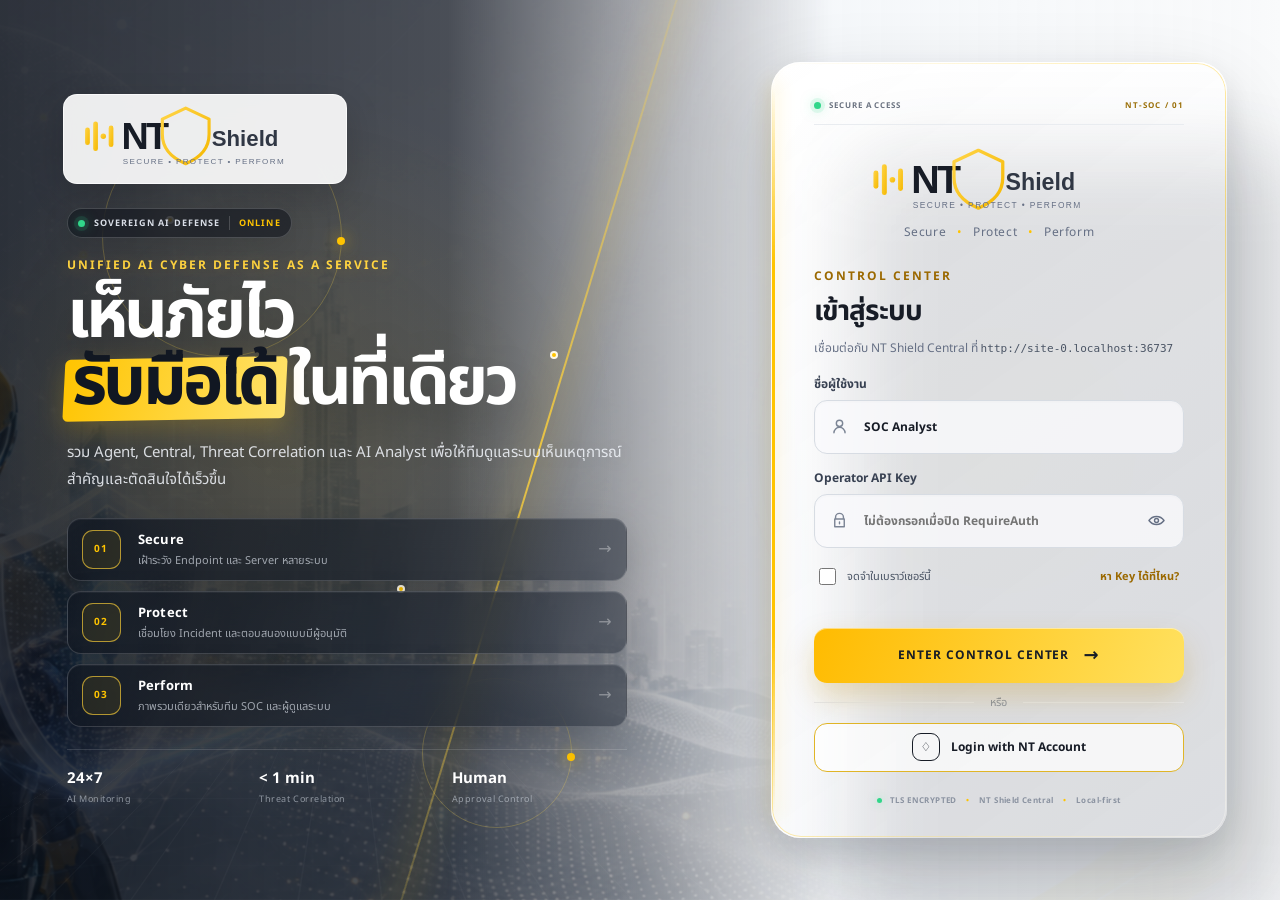
==== src/NTShield.Server/wwwroot/index.html @ 9f6be40d "feat: add cinematic depth to login experience" ====
<!DOCTYPE html>
<html lang="th">
<head>
  <meta charset="utf-8">
  <meta name="viewport" content="width=device-width, initial-scale=1">
  <meta name="theme-color" content="#171c26">
  <meta name="description" content="NT Shield — Unified AI Cyber Defense as a Service">
  <title>NT Shield Control Center</title>
  <link rel="icon" type="image/svg+xml" href="assets/ntshield-app-icon.svg">
  <link rel="stylesheet" href="assets/fonts/fonts.css">
  <link rel="stylesheet" href="styles.css">
</head>
<body>
  <div id="loginView" class="login-shell">
    <div class="login-atmosphere" aria-hidden="true">
      <div class="cyber-grid"></div>
      <div class="scan-beam"></div>
      <i class="signal signal-one"></i>
      <i class="signal signal-two"></i>
      <i class="signal signal-three"></i>
      <div class="orbit orbit-one"><span></span></div>
      <div class="orbit orbit-two"><span></span></div>
    </div>

    <section class="login-story" aria-labelledby="storyTitle">
      <img class="story-logo" src="assets/ntshield-wordmark.svg" alt="NT Shield">
      <div class="story-status"><i></i><span>SOVEREIGN AI DEFENSE</span><b>ONLINE</b></div>
      <p class="eyebrow">UNIFIED AI CYBER DEFENSE AS A SERVICE</p>
      <h1 id="storyTitle">เห็นภัยไว<br><span>รับมือได้</span>ในที่เดียว</h1>
      <p class="story-copy">รวม Agent, Central, Threat Correlation และ AI Analyst เพื่อให้ทีมดูแลระบบเห็นเหตุการณ์สำคัญและตัดสินใจได้เร็วขึ้น</p>
      <ul class="promise-list" aria-label="NT Shield capabilities">
        <li><span aria-hidden="true">01</span><div><strong>Secure</strong><small>เฝ้าระวัง Endpoint และ Server หลายระบบ</small></div><i aria-hidden="true">→</i></li>
        <li><span aria-hidden="true">02</span><div><strong>Protect</strong><small>เชื่อมโยง Incident และตอบสนองแบบมีผู้อนุมัติ</small></div><i aria-hidden="true">→</i></li>
        <li><span aria-hidden="true">03</span><div><strong>Perform</strong><small>ภาพรวมเดียวสำหรับทีม SOC และผู้ดูแลระบบ</small></div><i aria-hidden="true">→</i></li>
      </ul>
      <ul class="story-metrics" aria-label="platform status">
        <li><b>24×7</b><small>AI Monitoring</small></li>
        <li><b>&lt; 1 min</b><small>Threat Correlation</small></li>
        <li><b>Human</b><small>Approval Control</small></li>
      </ul>
    </section>

    <section class="login-panel" aria-labelledby="loginTitle">
      <form id="loginForm" class="login-card" novalidate>
        <div class="card-edge" aria-hidden="true"></div>
        <div class="access-status"><span><i></i> SECURE ACCESS</span><b>NT-SOC / 01</b></div>
        <img class="login-logo" src="assets/ntshield-wordmark.svg" alt="NT Shield">
        <p class="login-tagline">Secure <i>•</i> Protect <i>•</i> Perform</p>
        <div class="login-heading">
          <p class="eyebrow">CONTROL CENTER</p>
          <h2 id="loginTitle">เข้าสู่ระบบ</h2>
          <p>เชื่อมต่อกับ NT Shield Central ที่ <code id="centralOrigin"></code></p>
        </div>

        <div class="field">
          <label for="username">ชื่อผู้ใช้งาน</label>
          <span class="input-wrap"><b aria-hidden="true"><svg viewBox="0 0 24 24"><path d="M12 12a4 4 0 1 0 0-8 4 4 0 0 0 0 8Zm7 8a7 7 0 0 0-14 0"/></svg></b><input id="username" name="username" type="text" autocomplete="username" placeholder="SOC Analyst" value="SOC Analyst"></span>
        </div>
        <div class="field">
          <label for="apiKey">Operator API Key</label>
          <span class="input-wrap"><b aria-hidden="true"><svg viewBox="0 0 24 24"><path d="M7 10V8a5 5 0 0 1 10 0v2m-11 0h12v10H6V10Zm6 4v2"/></svg></b><input id="apiKey" name="apiKey" type="password" autocomplete="current-password" placeholder="ไม่ต้องกรอกเมื่อปิด RequireAuth"><button id="revealKey" type="button" class="reveal" aria-label="แสดงหรือซ่อน API key"><svg viewBox="0 0 24 24" aria-hidden="true"><path d="M2.5 12s3.5-5 9.5-5 9.5 5 9.5 5-3.5 5-9.5 5-9.5-5-9.5-5Z"/><circle cx="12" cy="12" r="2.5"/></svg></button></span>
        </div>

        <div class="login-options">
          <label><input id="rememberKey" type="checkbox"> จดจำในเบราว์เซอร์นี้</label>
          <button id="forgotKey" type="button" class="link-button">หา Key ได้ที่ไหน?</button>
        </div>
        <p id="loginMessage" class="form-message" role="status" aria-live="polite"></p>
        <button id="loginButton" class="primary-login" type="submit"><span>ENTER CONTROL CENTER</span><b aria-hidden="true">→</b></button>
        <div class="or"><span>หรือ</span></div>
        <button id="ntAccountButton" class="nt-account" type="button"><span aria-hidden="true">♢</span> Login with NT Account</button>
        <p class="login-foot"><i></i> TLS ENCRYPTED <span>•</span> NT Shield Central <span>•</span> Local-first</p>
      </form>
    </section>
  </div>

  <div id="dashboardView" class="dashboard-shell" hidden>
    <header class="topbar">
      <button id="mobileMenu" class="icon-button mobile-only" aria-label="เปิดเมนู">☰</button>
      <img src="assets/ntshield-wordmark.svg" alt="NT Shield" class="top-logo">
      <nav class="top-nav" aria-label="เมนูหลัก">
        <button class="active" data-nav="overview">Dashboard</button>
        <button data-nav="incidents">Incidents</button>
        <button data-nav="threats">Threats</button>
        <button data-nav="assets">Assets</button>
        <button data-nav="analyst">AI Analyst</button>
      </nav>
      <div class="operator">
        <span id="connectionDot" class="live-dot"></span>
        <div><small>Welcome,</small><strong id="operatorName">SOC Analyst</strong></div>
        <button id="refreshButton" class="icon-button" aria-label="รีเฟรชข้อมูล">↻</button>
        <button id="logoutButton" class="avatar" aria-label="ออกจากระบบ">SO</button>
      </div>
    </header>

    <aside id="sidebar" class="sidebar">
      <nav aria-label="เมนูด้านข้าง">
        <button class="active" data-nav="overview"><span>⌂</span> Overview</button>
        <button data-nav="incidents"><span>⚠</span> Incidents <b id="incidentNavCount">0</b></button>
        <button data-nav="threats"><span>⌁</span> Threats</button>
        <button data-nav="assets"><span>▣</span> Assets</button>
        <button data-nav="analyst"><span>AI</span> AI Analyst</button>
        <button data-nav="settings"><span>⚙</span> Settings</button>
      </nav>
      <section class="sidebar-guardian" aria-label="system status">
        <img src="assets/ntshield-platform-hero.png" alt="" aria-hidden="true">
        <div>
          <strong>NT Shield Status <i id="sidebarStatusDot"></i></strong>
          <p id="sidebarStatus">กำลังเชื่อมต่อ…</p>
          <small id="lastUpdated">ยังไม่มีข้อมูล</small>
        </div>
      </section>
    </aside>

    <main class="workspace">
      <section class="page active" data-page="overview" aria-labelledby="overviewTitle">
        <div class="page-heading">
          <div><p class="eyebrow">LIVE CONTROL CENTER</p><h1 id="overviewTitle">Security Overview</h1><p id="overviewSub">ข้อมูลจริงจาก NT Shield Central</p></div>
          <div class="range-pill"><span class="live-dot"></span> Live <span id="centralVersion">Central v—</span></div>
        </div>

        <div class="overview-grid">
          <article class="card posture-card">
            <div class="card-title"><h2>Security Posture</h2><span title="คำนวณจาก incident และสถานะ agent">ⓘ</span></div>
            <div id="postureGauge" class="gauge" style="--score:0"><div><strong id="postureScore">0</strong><small>/100</small></div></div>
            <p id="postureLabel" class="posture-label">กำลังประเมิน</p>
            <div class="mini-metrics">
              <span>Identify <b id="identifyScore">—</b></span>
              <span>Protect <b id="protectScore">—</b></span>
              <span>Detect <b id="detectScore">—</b></span>
              <span>Respond <b id="respondScore">—</b></span>
            </div>
          </article>

          <article class="card attack-card">
            <div class="card-title"><h2>Live Attack Surface</h2><span id="attackWindow">Central telemetry</span></div>
            <div class="attack-visual" aria-label="ภาพรวมสัญญาณการโจมตี">
              <div class="attack-shield">⌾</div>
              <i style="--x:17%;--y:36%;--delay:.2s"></i><i style="--x:38%;--y:62%;--delay:1s"></i><i style="--x:61%;--y:29%;--delay:1.7s"></i><i style="--x:78%;--y:68%;--delay:2.4s"></i><i style="--x:87%;--y:31%;--delay:3s"></i>
              <svg viewBox="0 0 600 240" preserveAspectRatio="none" aria-hidden="true"><path d="M45 155 Q180 30 318 132 T555 73"/><path d="M82 73 Q265 226 520 120"/></svg>
            </div>
            <div class="attack-stats">
              <span><b id="totalSignals">0</b><small>Signals</small></span>
              <span><b id="totalThreats">0</b><small>Threats</small></span>
              <span><b id="totalAgents">0</b><small>Assets</small></span>
              <span><b id="totalSignatures">0</b><small>Signatures</small></span>
            </div>
          </article>

          <article class="card active-card">
            <div class="card-title"><h2>Active Incidents <em id="activeIncidentCount">0</em></h2><button data-nav="incidents">View all →</button></div>
            <div id="incidentPreview" class="incident-list empty-state">ยังไม่มี Incident</div>
          </article>

          <article class="card assets-card">
            <div class="card-title"><h2>Asset Overview</h2><button data-nav="assets">View all →</button></div>
            <div class="asset-overview">
              <div id="assetDonut" class="donut"><span><b id="assetTotal">0</b><small>Assets</small></span></div>
              <div class="legend"><span><i class="win"></i>Windows <b id="windowsCount">0</b></span><span><i class="linux"></i>Linux <b id="linuxCount">0</b></span><span><i class="offline"></i>Offline <b id="offlineCount">0</b></span></div>
            </div>
          </article>

          <article class="card trend-card">
            <div class="card-title"><h2>Incidents Over Time</h2><span>Last 7 days</span></div>
            <div class="trend-wrap"><svg id="trendChart" viewBox="0 0 700 210" preserveAspectRatio="none" role="img" aria-label="Incident trend"><g class="grid-lines"><line x1="20" y1="30" x2="680" y2="30"/><line x1="20" y1="95" x2="680" y2="95"/><line x1="20" y1="160" x2="680" y2="160"/></g><polygon id="trendArea" points="20,160 680,160"/><polyline id="trendLine" points="20,160 680,160"/></svg><div id="trendLabels" class="trend-labels"></div></div>
          </article>

          <article class="card severity-card">
            <div class="card-title"><h2>Severity Breakdown</h2><span>Live data</span></div>
            <div class="severity-wrap"><div id="severityDonut" class="severity-donut"><span><b id="severityTotal">0</b><small>Total</small></span></div><div id="severityLegend" class="legend severity-legend"></div></div>
          </article>

          <article class="card analyst-card">
            <div class="analyst-head"><span>AI</span><div><h2>AI Analyst Insight</h2><p>สรุปสิ่งที่ควรตรวจสอบก่อน</p></div></div>
            <ul id="analystInsights"><li>กำลังรอข้อมูลจาก Central…</li></ul>
            <button data-nav="analyst">เปิด AI Analyst →</button>
          </article>
        </div>
      </section>

      <section class="page" data-page="incidents" aria-labelledby="incidentsTitle">
        <div class="page-heading"><div><p class="eyebrow">INVESTIGATE</p><h1 id="incidentsTitle">Incidents</h1><p>เหตุการณ์ที่ Central เชื่อมโยงจากหลาย Agent</p></div><span id="incidentPageCount" class="count-pill">0 incidents</span></div>
        <article class="card table-card"><div class="table-toolbar"><input id="incidentSearch" type="search" placeholder="ค้นหา Incident, host, IP หรือ user"><select id="severityFilter"><option value="">ทุกระดับ</option><option>Critical</option><option>High</option><option>Medium</option><option>Low</option></select></div><div class="table-scroll"><table><thead><tr><th>Severity</th><th>Incident</th><th>Source</th><th>Destination</th><th>Time</th></tr></thead><tbody id="incidentTable"></tbody></table></div></article>
      </section>

      <section class="page" data-page="threats" aria-labelledby="threatsTitle">
        <div class="page-heading"><div><p class="eyebrow">CORRELATE</p><h1 id="threatsTitle">Threat Campaigns</h1><p>เส้นทางและรูปแบบการโจมตีข้ามเครื่อง</p></div><span id="threatPageCount" class="count-pill">0 threats</span></div>
        <div id="threatCards" class="collection-grid empty-state">ยังไม่มี Threat Campaign</div>
      </section>

      <section class="page" data-page="assets" aria-labelledby="assetsTitle">
        <div class="page-heading"><div><p class="eyebrow">PROTECT</p><h1 id="assetsTitle">Protected Assets</h1><p>Agent ที่ลงทะเบียนกับ Central</p></div><span id="assetPageCount" class="count-pill">0 assets</span></div>
        <article class="card table-card"><div class="table-toolbar"><input id="assetSearch" type="search" placeholder="ค้นหา hostname, platform หรือ agent ID"><span id="onlineSummary">0 online</span></div><div class="table-scroll"><table><thead><tr><th>Status</th><th>Host</th><th>Platform</th><th>Version</th><th>Last seen</th></tr></thead><tbody id="assetTable"></tbody></table></div></article>
      </section>

      <section class="page" data-page="analyst" aria-labelledby="analystTitle">
        <div class="page-heading"><div><p class="eyebrow">EXPLAINABLE AI</p><h1 id="analystTitle">NT Shield AI Analyst</h1><p>คำแนะนำจากข้อมูลจริง โดยยังให้คนอนุมัติการตอบสนอง</p></div><span class="count-pill">Human-in-the-loop</span></div>
        <div class="analyst-layout"><article class="card ai-summary"><div class="ai-orb">AI</div><h2>สิ่งที่ควรทำตอนนี้</h2><ul id="analystPageInsights"><li>กำลังประเมินข้อมูล…</li></ul></article><article class="card guardrail-card"><h2>ขอบเขตความปลอดภัย</h2><p>AI Analyst วิเคราะห์และเสนอแนวทาง แต่ไม่สั่ง block IP, isolate host, stop service หรือ kill process โดยไม่มีขั้นตอนอนุมัติของ Operator</p><div class="guardrail-flow"><span>Telemetry</span><b>→</b><span>AI Analysis</span><b>→</b><span>Operator Approval</span><b>→</b><span>Agent Action</span></div></article></div>
      </section>

      <section class="page" data-page="settings" aria-labelledby="settingsTitle">
        <div class="page-heading"><div><p class="eyebrow">CONFIGURE</p><h1 id="settingsTitle">Settings</h1><p>การเชื่อมต่อของ Control Center</p></div></div>
        <article class="card settings-card"><h2>Central connection</h2><label>Central URL<input id="settingsOrigin" disabled></label><label>Operator API Key<input id="settingsApiKey" type="password" placeholder="ใส่ Key ใหม่"></label><label class="checkbox-row"><input id="settingsRemember" type="checkbox"> จดจำ Key ในเบราว์เซอร์นี้</label><div><button id="saveSettings" class="button-primary">บันทึกและเชื่อมต่อใหม่</button></div><p>Key ถูกส่งไปยัง Central ผ่าน HTTPS header และเก็บเฉพาะใน session storage เว้นแต่เลือก “จดจำ”</p></article>
      </section>
    </main>

    <aside class="feed-panel">
      <div class="card-title"><h2>Threat Feed</h2><span><i class="live-dot"></i> Live</span></div>
      <div id="threatFeed" class="feed-list empty-state">ยังไม่มีข้อมูล</div>
      <div class="feed-intel"><h3>Threat Intelligence</h3><span><b id="feedSignatures">0</b> signatures loaded</span><span><b id="feedAgents">0</b> protected assets</span><span><b id="feedOnline">0</b> agents online</span></div>
    </aside>
  </div>

  <div id="toast" class="toast" role="status" aria-live="polite"></div>
  <script src="app.js" defer></script>
</body>
</html>
---- src/NTShield.Server/wwwroot/assets/fonts/fonts.css ----
/* Noto Sans Thai — Copyright 2022 The Noto Project Authors, SIL OFL 1.1. */
@font-face {
  font-family: "Noto Sans Thai";
  font-style: normal;
  font-display: swap;
  font-weight: 400;
  src: url("noto-sans-thai-thai-400-normal.woff2") format("woff2");
  unicode-range: U+02D7,U+0303,U+0331,U+0E01-0E5B,U+200C-200D,U+25CC;
}
@font-face {
  font-family: "Noto Sans Thai";
  font-style: normal;
  font-display: swap;
  font-weight: 400;
  src: url("noto-sans-thai-latin-400-normal.woff2") format("woff2");
  unicode-range: U+0000-00FF,U+0131,U+0152-0153,U+02BB-02BC,U+02C6,U+02DA,U+02DC,U+0304,U+0308,U+0329,U+2000-206F,U+20AC,U+2122,U+2191,U+2193,U+2212,U+2215,U+FEFF,U+FFFD;
}
@font-face {
  font-family: "Noto Sans Thai";
  font-style: normal;
  font-display: swap;
  font-weight: 700 900;
  src: url("noto-sans-thai-thai-700-normal.woff2") format("woff2");
  unicode-range: U+02D7,U+0303,U+0331,U+0E01-0E5B,U+200C-200D,U+25CC;
}
@font-face {
  font-family: "Noto Sans Thai";
  font-style: normal;
  font-display: swap;
  font-weight: 700 900;
  src: url("noto-sans-thai-latin-700-normal.woff2") format("woff2");
  unicode-range: U+0000-00FF,U+0131,U+0152-0153,U+02BB-02BC,U+02C6,U+02DA,U+02DC,U+0304,U+0308,U+0329,U+2000-206F,U+20AC,U+2122,U+2191,U+2193,U+2212,U+2215,U+FEFF,U+FFFD;
}
---- src/NTShield.Server/wwwroot/styles.css ----
:root {
  color-scheme: light;
  --yellow: #ffc400;
  --yellow-2: #ffd84a;
  --gold-dark: #9b6900;
  --ink: #171c26;
  --charcoal: #252d3b;
  --slate: #667085;
  --muted: #98a2b3;
  --line: #e5e7eb;
  --cloud: #f5f7fa;
  --white: #fff;
  --green: #16a36a;
  --red: #e23b3b;
  --orange: #ed7d14;
  --blue: #3977d6;
  --shadow: 0 18px 55px rgba(17, 24, 39, .12);
  font-family: "Noto Sans Thai", Inter, "Leelawadee UI", "Segoe UI", system-ui, sans-serif;
}

* { box-sizing: border-box; }
html { min-width: 320px; background: var(--cloud); }
body { margin: 0; min-height: 100vh; color: var(--ink); background: var(--cloud); }
button, input, select { font: inherit; }
button { color: inherit; }
button, [data-nav] { -webkit-tap-highlight-color: transparent; }
[hidden] { display: none !important; }

.login-shell {
  --pointer-x: 0px;
  --pointer-y: 0px;
  min-height: 100vh;
  position: relative;
  overflow: hidden;
  display: grid;
  grid-template-columns: minmax(0, 1.12fr) minmax(470px, .88fr);
  background: #111722;
  isolation: isolate;
}

.login-shell::before {
  content: "";
  position: absolute;
  inset: -3%;
  background: url("assets/ntshield-platform-hero.png") center/cover no-repeat;
  filter: saturate(1.14) contrast(1.04);
  transform: scale(1.045) translate3d(calc(var(--pointer-x) * -.16), calc(var(--pointer-y) * -.16), 0);
  animation: hero-breathe 18s ease-in-out infinite alternate;
  z-index: -1;
}

.login-shell::after {
  content: "";
  position: absolute;
  inset: 0;
  background:
    radial-gradient(circle at 22% 48%, rgba(255,196,0,.09), transparent 31%),
    linear-gradient(90deg, rgba(10,15,24,.84) 0%, rgba(12,18,28,.73) 35%, rgba(18,24,34,.35) 50%, rgba(244,247,250,.91) 65%, #f9fafb 100%);
  z-index: -1;
}

.login-atmosphere { position: absolute; inset: 0; z-index: 0; overflow: hidden; pointer-events: none; }
.cyber-grid { position: absolute; inset: 0 46% 0 0; opacity: .14; background-image: linear-gradient(rgba(255,255,255,.18) 1px, transparent 1px), linear-gradient(90deg, rgba(255,255,255,.18) 1px, transparent 1px); background-size: 62px 62px; transform: perspective(600px) rotateX(63deg) scale(1.35) translateY(31%); transform-origin: center bottom; mask-image: linear-gradient(to bottom, transparent, #000 32%, #000 74%, transparent); animation: grid-travel 12s linear infinite; }
.scan-beam { position: absolute; top: -20%; bottom: -20%; left: 42%; width: 2px; background: linear-gradient(180deg, transparent, rgba(255,210,58,.85), transparent); box-shadow: 0 0 35px 10px rgba(255,196,0,.12); transform: rotate(17deg); animation: scan-sweep 8s ease-in-out infinite; }
.signal { position: absolute; width: 8px; height: 8px; border-radius: 50%; background: var(--yellow); border: 2px solid rgba(255,255,255,.9); box-shadow: 0 0 0 0 rgba(255,196,0,.5); animation: signal-pulse 2.8s ease-out infinite; }
.signal-one { left: 13%; top: 24%; animation-delay: -.6s; }
.signal-two { left: 31%; top: 65%; animation-delay: -1.7s; }
.signal-three { left: 43%; top: 39%; animation-delay: -2.3s; }
.orbit { position: absolute; border: 1px solid rgba(255,215,78,.24); border-radius: 50%; animation: orbit-spin 18s linear infinite; }
.orbit span { position: absolute; top: 50%; right: -4px; width: 8px; height: 8px; border-radius: 50%; background: var(--yellow); box-shadow: 0 0 16px rgba(255,196,0,.8); }
.orbit-one { left: 8%; top: 13%; width: 240px; aspect-ratio: 1; }
.orbit-two { left: 33%; bottom: 8%; width: 150px; aspect-ratio: 1; animation-direction: reverse; animation-duration: 13s; }

.login-story { position: relative; z-index: 2; padding: clamp(38px, 5.2vw, 88px); align-self: center; max-width: 820px; animation: story-enter .9s cubic-bezier(.2,.75,.2,1) both; }
.story-logo { display: block; width: min(284px, 64%); height: auto; margin: 0 0 24px -4px; padding: 7px 13px; background: rgba(255,255,255,.91); border: 1px solid rgba(255,255,255,.7); border-radius: 14px; box-shadow: 0 12px 35px rgba(0,0,0,.16); backdrop-filter: blur(12px); }
.story-status { width: fit-content; min-height: 30px; display: flex; align-items: center; gap: 9px; padding: 0 10px; border: 1px solid rgba(255,255,255,.18); border-radius: 999px; background: rgba(11,16,24,.55); color: #d9dee7; box-shadow: 0 8px 30px rgba(0,0,0,.12); backdrop-filter: blur(14px); font-size: 9px; font-weight: 800; letter-spacing: .12em; }
.story-status i, .access-status i, .login-foot > i { width: 7px; height: 7px; display: inline-block; border-radius: 50%; background: #31d68a; box-shadow: 0 0 0 4px rgba(49,214,138,.12), 0 0 13px rgba(49,214,138,.55); animation: status-blink 2.2s ease-in-out infinite; }
.story-status b { padding-left: 9px; border-left: 1px solid rgba(255,255,255,.18); color: var(--yellow); font-size: 9px; }
.eyebrow { color: var(--gold-dark); font-size: 12px; font-weight: 800; letter-spacing: .17em; margin: 18px 0 10px; }
.login-story > .eyebrow { color: #ffd440; text-shadow: 0 2px 16px rgba(255,196,0,.28); }
.login-story h1 { margin: 0; color: #fff; font-size: clamp(48px, 5.3vw, 82px); line-height: .98; letter-spacing: -.055em; max-width: 720px; text-shadow: 0 18px 45px rgba(0,0,0,.25); }
.login-story h1 span { position: relative; z-index: 0; display: inline-block; color: #111722; padding: 0 .08em; margin-right: .08em; text-shadow: none; }
.login-story h1 span::before { content: ""; position: absolute; z-index: -1; left: -.04em; right: -.04em; top: .1em; bottom: -.03em; background: linear-gradient(105deg, var(--yellow), #ffe36c); border-radius: .08em; transform: skewX(-4deg) rotate(-1deg); box-shadow: 0 8px 25px rgba(255,196,0,.2); }
.story-copy { margin: 23px 0 25px; color: rgba(239,243,248,.88); font-size: clamp(15px, 1.12vw, 18px); line-height: 1.75; max-width: 590px; text-shadow: 0 2px 20px rgba(0,0,0,.2); }
.promise-list { display: grid; gap: 10px; max-width: 560px; margin: 0; padding: 0; list-style: none; perspective: 900px; }
.promise-list > li { position: relative; display: grid; grid-template-columns: 43px minmax(0,1fr) auto; align-items: center; gap: 13px; padding: 11px 14px; border: 1px solid rgba(255,255,255,.16); background: linear-gradient(105deg, rgba(16,22,32,.76), rgba(30,38,51,.5)); color: #fff; backdrop-filter: blur(17px); border-radius: 14px; box-shadow: 0 12px 35px rgba(0,0,0,.14), inset 0 1px rgba(255,255,255,.05); transform: translateZ(0); transition: transform .28s ease, border-color .28s ease, background .28s ease; animation: promise-enter .65s cubic-bezier(.2,.75,.2,1) both; }
.promise-list > li:nth-child(2) { animation-delay: .1s; }
.promise-list > li:nth-child(3) { animation-delay: .2s; }
.promise-list > li:hover { transform: translate3d(9px,-2px,24px); border-color: rgba(255,207,42,.5); background: linear-gradient(105deg, rgba(18,25,36,.9), rgba(39,45,57,.65)); }
.promise-list > li > span { width: 39px; height: 39px; flex: 0 0 auto; display: grid; place-items: center; border: 1px solid rgba(255,210,58,.65); border-radius: 11px; color: var(--yellow); background: rgba(255,196,0,.08); font-size: 10px; letter-spacing: .06em; font-weight: 900; }
.promise-list > li > i { color: rgba(255,255,255,.36); font-style: normal; transition: transform .25s ease, color .25s ease; }
.promise-list > li:hover > i { color: var(--yellow); transform: translateX(3px); }
.promise-list strong, .promise-list small { display: block; }
.promise-list strong { font-size: 13px; letter-spacing: .02em; }
.promise-list small { color: rgba(220,226,235,.68); margin-top: 2px; font-size: 11px; }
.story-metrics { max-width: 560px; display: grid; grid-template-columns: repeat(3,1fr); gap: 18px; margin: 22px 0 0; padding: 17px 0 0; border-top: 1px solid rgba(255,255,255,.14); list-style: none; }
.story-metrics li, .story-metrics b, .story-metrics small { display: block; }
.story-metrics b { color: #fff; font-size: 15px; }
.story-metrics small { margin-top: 2px; color: rgba(214,221,231,.58); font-size: 9px; letter-spacing: .06em; }

.login-panel { position: relative; z-index: 3; display: grid; place-items: center; padding: 36px clamp(30px, 4.2vw, 74px); min-width: 0; animation: panel-enter .95s .08s cubic-bezier(.2,.78,.2,1) both; }
.login-panel::before { content: ""; position: absolute; width: min(650px,92%); aspect-ratio: 1; border-radius: 50%; background: radial-gradient(circle, rgba(255,196,0,.17), rgba(255,196,0,.035) 43%, transparent 70%); filter: blur(8px); transform: translate3d(calc(var(--pointer-x) * .2), calc(var(--pointer-y) * .2), 0); animation: halo-breathe 6s ease-in-out infinite; }
.login-card { --tilt-x: 0deg; --tilt-y: 0deg; position: relative; width: min(530px, 100%); padding: clamp(28px, 3.25vw, 48px); background: linear-gradient(145deg, rgba(255,255,255,.98), rgba(250,251,253,.92)); border: 1px solid rgba(255,255,255,.96); border-radius: 29px; box-shadow: 0 38px 90px rgba(23,28,38,.18), 0 14px 35px rgba(23,28,38,.1), inset 0 1px rgba(255,255,255,.95); backdrop-filter: blur(28px) saturate(1.15); transform: perspective(1300px) rotateX(var(--tilt-x)) rotateY(var(--tilt-y)); transform-style: preserve-3d; transition: transform .18s ease-out, box-shadow .28s ease; }
.login-card::before { content: ""; position: absolute; inset: 0; padding: 1px; border-radius: inherit; background: linear-gradient(135deg, rgba(255,255,255,.95), rgba(255,196,0,.45) 48%, rgba(255,255,255,.35)); -webkit-mask: linear-gradient(#000 0 0) content-box, linear-gradient(#000 0 0); -webkit-mask-composite: xor; mask-composite: exclude; pointer-events: none; }
.login-card::after { content: ""; position: absolute; z-index: -1; inset: 12% -15% -12% 18%; background: rgba(33,41,53,.14); filter: blur(42px); border-radius: 36px; transform: translateZ(-30px); pointer-events: none; }
.login-card:hover { box-shadow: 0 45px 110px rgba(23,28,38,.2), 0 18px 42px rgba(23,28,38,.11), inset 0 1px rgba(255,255,255,.95); }
.card-edge { position: absolute; inset: 17px auto 17px 0; width: 3px; border-radius: 0 3px 3px 0; background: linear-gradient(180deg, transparent, var(--yellow) 25%, var(--yellow) 75%, transparent); box-shadow: 0 0 18px rgba(255,196,0,.45); }
.access-status { display: flex; justify-content: space-between; align-items: center; margin: -5px 0 19px; padding-bottom: 12px; border-bottom: 1px solid #e9ecf0; color: #6b7381; font-size: 8px; font-weight: 850; letter-spacing: .14em; }
.access-status span { display: flex; align-items: center; gap: 8px; }
.access-status b { color: #9b7009; font-size: 8px; }
.login-logo { display: block; width: min(292px, 72%); margin: 0 auto; transform: translateZ(24px); }
.login-tagline { text-align: center; color: var(--slate); letter-spacing: .05em; margin: 2px 0 26px; font-size: 12px; }
.login-tagline i { color: var(--yellow); font-style: normal; padding: 0 7px; }
.login-heading { margin-bottom: 18px; transform: translateZ(18px); }
.login-heading .eyebrow { margin-bottom: 5px; }
.login-heading h2 { font-size: 28px; margin: 0 0 6px; letter-spacing: -.035em; }
.login-heading p:last-child { margin: 0; color: var(--slate); font-size: 12px; }
.login-heading code { font-family: ui-monospace, SFMono-Regular, Consolas, monospace; color: #4b5565; font-size: .92em; }
.field { display: grid; gap: 7px; margin-top: 15px; font-weight: 750; font-size: 12px; color: #384152; transform: translateZ(14px); }
.input-wrap { position: relative; display: flex; align-items: center; }
.input-wrap > b { position: absolute; left: 16px; width: 19px; height: 19px; color: #7c8595; z-index: 1; }
.input-wrap svg { width: 100%; height: 100%; fill: none; stroke: currentColor; stroke-width: 1.8; stroke-linecap: round; stroke-linejoin: round; }
.input-wrap input { width: 100%; min-width: 0; height: 54px; padding: 0 49px; border: 1px solid #d7dce3; border-radius: 13px; outline: none; background: rgba(250,251,253,.8); color: var(--ink); box-shadow: inset 0 1px 3px rgba(17,24,39,.025); transition: .22s ease; }
.input-wrap input:hover { border-color: #c6ccd5; background: #fff; }
.input-wrap input:focus { border-color: var(--yellow); background: #fff; box-shadow: 0 0 0 4px rgba(255,196,0,.14), 0 8px 24px rgba(17,24,39,.06); }
.input-wrap:focus-within > b { color: #ad7900; }
.reveal { position: absolute; right: 8px; width: 39px; height: 39px; padding: 10px; border: 0; border-radius: 9px; background: transparent; cursor: pointer; color: var(--slate); }
.reveal:hover { background: var(--cloud); }
.login-options { display: flex; justify-content: space-between; align-items: center; gap: 16px; margin: 16px 1px; font-size: 11px; color: #4b5565; }
.login-options label, .checkbox-row { display: flex !important; align-items: center; gap: 8px; font-weight: 500 !important; }
input[type="checkbox"] { width: 17px; height: 17px; accent-color: var(--yellow); }
.link-button { padding: 4px; border: 0; background: transparent; color: var(--gold-dark); cursor: pointer; font-weight: 700; }
.form-message { min-height: 20px; margin: -4px 0 7px; font-size: 12px; color: var(--red); }
.form-message.ok { color: var(--green); }
.primary-login { position: relative; overflow: hidden; width: 100%; height: 55px; border: 0; border-radius: 13px; background: linear-gradient(110deg, #ffbb00, #ffe05d 50%, #ffc400); background-size: 200% 100%; box-shadow: 0 14px 30px rgba(190,136,0,.25), inset 0 1px rgba(255,255,255,.5); display: flex; justify-content: center; align-items: center; gap: 14px; font-size: 12px; font-weight: 900; letter-spacing: .08em; cursor: pointer; transition: transform .22s ease, box-shadow .22s ease; transform: translateZ(22px); animation: button-gradient 5s ease-in-out infinite; }
.primary-login::after { content: ""; position: absolute; top: -50%; bottom: -50%; left: -35%; width: 25%; background: linear-gradient(90deg, transparent, rgba(255,255,255,.75), transparent); transform: skewX(-20deg); animation: button-shine 4.5s 1.5s ease-in-out infinite; }
.primary-login b { font-size: 18px; transition: transform .22s ease; }
.primary-login:hover { transform: translate3d(0,-2px,24px); box-shadow: 0 19px 38px rgba(190,136,0,.32), inset 0 1px rgba(255,255,255,.55); }
.primary-login:hover b { transform: translateX(4px); }
.primary-login:disabled { opacity: .65; cursor: wait; transform: none; }
.or { height: 40px; display: flex; align-items: center; color: #8b93a1; font-size: 11px; }
.or::before, .or::after { content: ""; height: 1px; background: var(--line); flex: 1; }
.or span { padding: 0 16px; }
.nt-account { width: 100%; height: 49px; background: rgba(255,255,255,.74); border: 1px solid #e0b527; border-radius: 13px; font-size: 12px; font-weight: 750; cursor: pointer; transition: .22s ease; }
.nt-account:hover { background: #fff9df; border-color: var(--yellow); transform: translateY(-1px); box-shadow: 0 10px 24px rgba(17,24,39,.07); }
.nt-account span { display: inline-grid; place-items: center; width: 28px; height: 28px; margin-right: 8px; border: 1px solid currentColor; border-radius: 9px; }
.login-foot { text-align: center; color: #8b93a1; font-size: 8px; font-weight: 700; letter-spacing: .05em; margin: 23px 0 -11px; }
.login-foot > i { width: 5px; height: 5px; margin-right: 5px; box-shadow: 0 0 8px rgba(49,214,138,.5); }
.login-foot span { color: var(--yellow); padding: 0 7px; }

@keyframes hero-breathe { from { transform: scale(1.045) translate3d(calc(var(--pointer-x) * -.16), calc(var(--pointer-y) * -.16), 0); } to { transform: scale(1.085) translate3d(calc(var(--pointer-x) * -.16), calc(var(--pointer-y) * -.16), 0); } }
@keyframes grid-travel { to { background-position: 0 62px, 62px 0; } }
@keyframes scan-sweep { 0%, 100% { opacity: 0; transform: translateX(-23vw) rotate(17deg); } 18%, 78% { opacity: .75; } 82% { opacity: 0; transform: translateX(18vw) rotate(17deg); } }
@keyframes signal-pulse { 0% { box-shadow: 0 0 0 0 rgba(255,196,0,.55); } 75%,100% { box-shadow: 0 0 0 18px rgba(255,196,0,0); } }
@keyframes orbit-spin { to { transform: rotate(360deg); } }
@keyframes status-blink { 50% { opacity: .62; box-shadow: 0 0 0 6px rgba(49,214,138,0), 0 0 8px rgba(49,214,138,.3); } }
@keyframes story-enter { from { opacity: 0; transform: translate3d(-35px,18px,0); } to { opacity: 1; transform: translate3d(0,0,0); } }
@keyframes promise-enter { from { opacity: 0; transform: translate3d(-24px,14px,0); } to { opacity: 1; transform: translate3d(0,0,0); } }
@keyframes panel-enter { from { opacity: 0; transform: translate3d(35px,22px,0) scale(.97); } to { opacity: 1; transform: translate3d(0,0,0) scale(1); } }
@keyframes halo-breathe { 50% { opacity: .65; transform: translate3d(calc(var(--pointer-x) * .2), calc(var(--pointer-y) * .2), 0) scale(1.08); } }
@keyframes button-gradient { 50% { background-position: 100% 0; } }
@keyframes button-shine { 0%,62% { left: -35%; opacity: 0; } 67% { opacity: 1; } 78%,100% { left: 120%; opacity: 0; } }

.dashboard-shell {
  min-height: 100vh;
  display: grid;
  grid-template-columns: 242px minmax(0, 1fr) 292px;
  grid-template-rows: 72px minmax(0, 1fr);
  background: var(--cloud);
}

.topbar { grid-column: 1 / -1; grid-row: 1; display: grid; grid-template-columns: 242px minmax(0, 1fr) auto; align-items: center; background: #fff; border-bottom: 1px solid var(--line); padding: 0 22px; position: sticky; top: 0; z-index: 30; }
.top-logo { width: 186px; height: 55px; object-fit: contain; object-position: left center; }
.top-nav { display: flex; height: 100%; justify-content: center; gap: 6px; }
.top-nav button { position: relative; padding: 0 16px; border: 0; background: transparent; color: #4b5565; cursor: pointer; font-size: 13px; font-weight: 700; }
.top-nav button::after { content: ""; position: absolute; left: 16px; right: 16px; bottom: 0; height: 3px; border-radius: 3px 3px 0 0; background: transparent; }
.top-nav button.active { color: var(--gold-dark); }
.top-nav button.active::after { background: var(--yellow); }
.operator { display: flex; align-items: center; gap: 11px; }
.operator small, .operator strong { display: block; line-height: 1.25; }
.operator small { color: var(--slate); font-size: 11px; }
.operator strong { font-size: 13px; max-width: 130px; overflow: hidden; text-overflow: ellipsis; }
.live-dot { display: inline-block; width: 9px; height: 9px; border-radius: 50%; background: var(--green); box-shadow: 0 0 0 4px rgba(22,163,106,.12); }
.live-dot.offline { background: var(--red); box-shadow: 0 0 0 4px rgba(226,59,59,.12); }
.icon-button, .avatar { border: 0; cursor: pointer; display: grid; place-items: center; }
.icon-button { width: 38px; height: 38px; border-radius: 10px; background: var(--cloud); font-size: 19px; }
.icon-button:hover { background: #eceff3; }
.avatar { width: 42px; height: 42px; border-radius: 50%; background: var(--charcoal); color: white; font-size: 12px; font-weight: 800; }
.mobile-only { display: none; }

.sidebar { grid-column: 1; grid-row: 2; position: sticky; top: 72px; height: calc(100vh - 72px); overflow: auto; display: flex; flex-direction: column; background: #fff; border-right: 1px solid var(--line); z-index: 20; }
.sidebar nav { display: grid; gap: 5px; padding: 20px 14px; }
.sidebar nav button { width: 100%; border: 0; background: transparent; border-radius: 11px; padding: 12px 13px; display: flex; align-items: center; gap: 11px; cursor: pointer; text-align: left; color: #505969; font-size: 13px; font-weight: 700; }
.sidebar nav button > span { width: 26px; color: #4b5565; font-weight: 900; text-align: center; }
.sidebar nav button > b { margin-left: auto; min-width: 23px; padding: 3px 6px; border-radius: 10px; background: #fff1bb; color: #815800; text-align: center; font-size: 11px; }
.sidebar nav button:hover { background: var(--cloud); }
.sidebar nav button.active { background: linear-gradient(105deg, #fff7d7, #fffaf0); color: #765100; box-shadow: inset 3px 0 var(--yellow); }
.sidebar nav button.active > span { color: #a06c00; }
.sidebar-guardian { margin-top: auto; position: relative; min-height: 250px; overflow: hidden; background: #151c28; color: white; }
.sidebar-guardian > img { position: absolute; inset: 0; width: 100%; height: 100%; object-fit: cover; object-position: 9% center; opacity: .72; filter: saturate(.85) contrast(1.08); }
.sidebar-guardian::after { content: ""; position: absolute; inset: 0; background: linear-gradient(180deg, rgba(21,28,40,.05), rgba(21,28,40,.95) 65%); }
.sidebar-guardian > div { position: absolute; z-index: 1; left: 18px; right: 18px; bottom: 18px; }
.sidebar-guardian strong, .sidebar-guardian p, .sidebar-guardian small { display: block; }
.sidebar-guardian strong { font-size: 13px; }
.sidebar-guardian strong i { display: inline-block; width: 8px; height: 8px; border-radius: 50%; background: var(--green); margin-left: 5px; }
.sidebar-guardian p { margin: 7px 0 18px; font-size: 13px; }
.sidebar-guardian small { color: #bdc5d2; font-size: 10px; }

.workspace { grid-column: 2; grid-row: 2; min-width: 0; padding: 22px; overflow: hidden; }
.page { display: none; }
.page.active { display: block; }
.page-heading { min-height: 60px; display: flex; justify-content: space-between; align-items: flex-start; gap: 20px; margin: 0 2px 18px; }
.page-heading .eyebrow { margin: 0 0 4px; }
.page-heading h1 { margin: 0; font-size: 25px; letter-spacing: -.025em; }
.page-heading p:last-child { color: var(--slate); margin: 5px 0 0; font-size: 13px; }
.range-pill, .count-pill { display: inline-flex; align-items: center; gap: 9px; background: white; border: 1px solid var(--line); padding: 9px 12px; border-radius: 11px; color: var(--slate); font-size: 11px; font-weight: 700; white-space: nowrap; }
.range-pill #centralVersion { border-left: 1px solid var(--line); padding-left: 9px; }

.overview-grid { display: grid; grid-template-columns: minmax(220px, .72fr) minmax(400px, 1.58fr) minmax(280px, 1fr); gap: 13px; align-items: stretch; }
.card { min-width: 0; background: #fff; border: 1px solid var(--line); border-radius: 15px; box-shadow: 0 5px 22px rgba(17,24,39,.045); padding: 16px; }
.card-title { display: flex; justify-content: space-between; align-items: center; min-height: 28px; gap: 10px; }
.card-title h2 { margin: 0; font-size: 14px; }
.card-title h2 em { display: inline-grid; place-items: center; min-width: 22px; height: 22px; padding: 0 6px; margin-left: 5px; border-radius: 11px; background: var(--yellow); color: var(--ink); font-size: 11px; font-style: normal; }
.card-title > span { color: var(--slate); font-size: 10px; }
.card-title button, .analyst-card button { border: 0; background: transparent; color: var(--gold-dark); font-size: 11px; font-weight: 800; cursor: pointer; }

.posture-card { grid-column: 1; grid-row: span 1; }
.gauge { --score: 0; width: 176px; height: 96px; margin: 16px auto 0; overflow: hidden; position: relative; }
.gauge::before { content: ""; position: absolute; inset: 0; border-radius: 180px 180px 0 0; background: conic-gradient(from 270deg at 50% 100%, var(--yellow) calc(var(--score) * .5%), #edf0f4 0 50%, transparent 0); }
.gauge::after { content: ""; position: absolute; inset: 18px 18px -18px; background: #fff; border-radius: 150px 150px 0 0; }
.gauge > div { position: absolute; z-index: 1; left: 0; right: 0; bottom: 2px; text-align: center; }
.gauge strong { font-size: 39px; line-height: 1; }
.gauge small { display: block; color: var(--slate); }
.posture-label { text-align: center; margin: 8px 0 15px; color: var(--green); font-size: 12px; font-weight: 800; }
.mini-metrics { display: grid; gap: 7px; padding-top: 12px; border-top: 1px solid var(--line); }
.mini-metrics span { display: flex; justify-content: space-between; color: var(--slate); font-size: 11px; }
.mini-metrics b { color: var(--ink); }

.attack-card { grid-column: 2; padding-bottom: 0; overflow: hidden; }
.attack-visual { height: 194px; margin: 3px -16px 0; position: relative; overflow: hidden; background: radial-gradient(circle at 50% 42%, rgba(255,196,0,.14), transparent 36%), linear-gradient(180deg, #fbfcfd, #f4f6f9); }
.attack-visual::before { content: ""; position: absolute; inset: 0; opacity: .34; background-image: radial-gradient(#9ba6b6 1px, transparent 1px); background-size: 8px 8px; mask-image: radial-gradient(ellipse at center, #000 25%, transparent 72%); }
.attack-visual svg { position: absolute; inset: 0; width: 100%; height: 100%; }
.attack-visual path { fill: none; stroke: #d1a000; stroke-width: 1.5; stroke-dasharray: 4 5; opacity: .7; }
.attack-visual > i { position: absolute; left: var(--x); top: var(--y); width: 9px; height: 9px; background: var(--orange); border: 2px solid white; border-radius: 50%; box-shadow: 0 0 0 0 rgba(237,125,20,.5); animation: pulse 3s var(--delay) infinite; }
.attack-shield { position: absolute; z-index: 2; left: 50%; top: 51%; transform: translate(-50%,-50%); width: 54px; height: 64px; display: grid; place-items: center; border: 3px solid var(--yellow); border-radius: 18px 18px 24px 24px; color: #8e6300; background: rgba(255,255,255,.9); font-size: 25px; box-shadow: 0 8px 22px rgba(166,113,0,.18); }
@keyframes pulse { 0%, 100% { box-shadow: 0 0 0 0 rgba(237,125,20,.4); } 50% { box-shadow: 0 0 0 10px rgba(237,125,20,0); } }
.attack-stats { display: grid; grid-template-columns: repeat(4, 1fr); margin: 0 -16px; border-top: 1px solid var(--line); }
.attack-stats span { text-align: center; padding: 12px 4px; border-right: 1px solid var(--line); }
.attack-stats span:last-child { border-right: 0; }
.attack-stats b, .attack-stats small { display: block; }
.attack-stats b { font-size: 17px; }
.attack-stats small { margin-top: 2px; color: var(--slate); font-size: 9px; }

.active-card { grid-column: 3; }
.incident-list { display: grid; margin-top: 8px; }
.incident-row { display: grid; grid-template-columns: 10px minmax(0,1fr) auto; align-items: center; gap: 10px; padding: 11px 1px; border-top: 1px solid #eef0f3; }
.incident-row > i { width: 9px; height: 9px; border-radius: 50%; background: var(--orange); }
.incident-row > i.critical { background: var(--red); }
.incident-row > i.high { background: var(--orange); }
.incident-row > i.medium { background: var(--yellow); }
.incident-row > i.low { background: var(--blue); }
.incident-row strong, .incident-row small { display: block; overflow: hidden; text-overflow: ellipsis; white-space: nowrap; }
.incident-row strong { font-size: 11px; }
.incident-row small { color: var(--slate); font-size: 9px; margin-top: 3px; }
.incident-row time { color: var(--slate); font-size: 9px; }

.assets-card { grid-column: 1; }
.asset-overview { display: grid; grid-template-columns: 118px minmax(0,1fr); align-items: center; gap: 10px; margin-top: 8px; }
.donut, .severity-donut { --online: 0%; --windows: 0%; --critical: 0%; --high: 0%; --medium: 0%; width: 105px; aspect-ratio: 1; border-radius: 50%; display: grid; place-items: center; position: relative; background: conic-gradient(var(--yellow) 0 var(--windows), var(--blue) var(--windows) var(--online), #d9dde4 var(--online) 100%); }
.donut::after, .severity-donut::after { content: ""; position: absolute; width: 67%; aspect-ratio: 1; border-radius: 50%; background: #fff; }
.donut span, .severity-donut span { position: relative; z-index: 1; text-align: center; }
.donut b, .donut small, .severity-donut b, .severity-donut small { display: block; }
.donut b, .severity-donut b { font-size: 18px; }
.donut small, .severity-donut small { color: var(--slate); font-size: 8px; }
.legend { display: grid; gap: 9px; }
.legend span { display: grid; grid-template-columns: 9px minmax(0,1fr) auto; align-items: center; gap: 6px; color: var(--slate); font-size: 9px; }
.legend i { width: 8px; height: 8px; border-radius: 50%; background: var(--yellow); }
.legend i.linux { background: var(--blue); }
.legend i.offline { background: #d9dde4; }
.legend b { color: var(--ink); }

.trend-card { grid-column: 2; }
.trend-wrap { height: 147px; margin-top: 9px; display: grid; grid-template-rows: 1fr 18px; }
.trend-wrap svg { width: 100%; height: 100%; overflow: visible; }
.grid-lines line { stroke: #e8ebef; stroke-width: 1; }
#trendLine { fill: none; stroke: #d09300; stroke-width: 3; vector-effect: non-scaling-stroke; }
#trendArea { fill: rgba(255,196,0,.13); }
.trend-labels { display: grid; grid-template-columns: repeat(7, 1fr); color: var(--slate); font-size: 8px; text-align: center; }

.severity-card { grid-column: 3; }
.severity-wrap { display: grid; grid-template-columns: 122px minmax(0,1fr); align-items: center; gap: 10px; margin-top: 9px; }
.severity-donut { width: 108px; background: conic-gradient(var(--red) 0 var(--critical), var(--orange) var(--critical) var(--high), var(--yellow) var(--high) var(--medium), var(--blue) var(--medium) 100%); }
.severity-legend i.critical { background: var(--red); }.severity-legend i.high { background: var(--orange); }.severity-legend i.medium { background: var(--yellow); }.severity-legend i.low { background: var(--blue); }

.analyst-card { grid-column: 1 / -1; display: grid; grid-template-columns: auto minmax(0,1fr) auto; gap: 18px; align-items: center; background: linear-gradient(105deg, #fff, #fffaf0); }
.analyst-head { display: flex; align-items: center; gap: 11px; min-width: 210px; }
.analyst-head > span, .ai-orb { width: 48px; height: 48px; flex: 0 0 auto; display: grid; place-items: center; background: var(--charcoal); color: var(--yellow); border: 2px solid var(--yellow); border-radius: 15px; font-weight: 900; }
.analyst-head h2, .analyst-head p { margin: 0; }.analyst-head h2 { font-size: 14px; }.analyst-head p { color: var(--slate); font-size: 10px; margin-top: 3px; }
.analyst-card ul { margin: 0; padding-left: 18px; color: #4b5565; font-size: 11px; line-height: 1.7; }

.feed-panel { grid-column: 3; grid-row: 2; position: sticky; top: 72px; height: calc(100vh - 72px); overflow: auto; background: #fff; border-left: 1px solid var(--line); padding: 18px; }
.feed-panel .card-title { padding-bottom: 9px; border-bottom: 1px solid var(--line); }
.feed-panel .card-title > span { color: var(--green); font-weight: 800; }.feed-panel .live-dot { width: 7px; height: 7px; }
.feed-list { display: grid; }
.feed-item { display: grid; grid-template-columns: 34px minmax(0,1fr); gap: 9px; padding: 13px 0; border-bottom: 1px solid #eef0f3; }
.feed-icon { width: 34px; height: 34px; display: grid; place-items: center; border-radius: 10px; background: #fff4d1; color: #926400; font-weight: 900; font-size: 11px; }
.feed-item strong, .feed-item small, .feed-item time { display: block; }
.feed-item strong { font-size: 10px; line-height: 1.4; }
.feed-item small { color: var(--slate); font-size: 9px; margin-top: 3px; }
.feed-item time { color: #99a1ae; font-size: 8px; margin-top: 4px; }
.feed-intel { margin: 18px -18px -18px; padding: 18px; background: #fafbfc; border-top: 1px solid var(--line); display: grid; gap: 9px; }
.feed-intel h3 { margin: 0 0 3px; font-size: 13px; }.feed-intel span { display: flex; justify-content: space-between; color: var(--slate); font-size: 10px; }.feed-intel b { color: var(--ink); }

.table-card { padding: 0; overflow: hidden; }
.table-toolbar { min-height: 66px; display: flex; align-items: center; gap: 12px; padding: 12px 15px; border-bottom: 1px solid var(--line); }
.table-toolbar input { flex: 1; min-width: 180px; height: 40px; border: 1px solid var(--line); border-radius: 10px; padding: 0 13px; outline: none; }
.table-toolbar input:focus { border-color: var(--yellow); box-shadow: 0 0 0 3px rgba(255,196,0,.12); }
.table-toolbar select { height: 40px; border: 1px solid var(--line); border-radius: 10px; padding: 0 34px 0 12px; background: white; }
.table-toolbar > span { color: var(--green); font-size: 12px; font-weight: 800; }
.table-scroll { overflow: auto; }
table { width: 100%; border-collapse: collapse; min-width: 720px; }
th, td { padding: 13px 15px; border-bottom: 1px solid #edf0f3; text-align: left; font-size: 12px; }
th { position: sticky; top: 0; background: #fafbfc; color: var(--slate); font-size: 10px; letter-spacing: .035em; }
tbody tr:hover { background: #fffcf3; }
.severity-badge, .status-badge { display: inline-flex; align-items: center; gap: 5px; padding: 5px 8px; border-radius: 9px; font-size: 9px; font-weight: 850; background: #edf4ff; color: var(--blue); }
.severity-badge.critical { background: #ffeaeb; color: var(--red); }.severity-badge.high { background: #fff0e3; color: #bd5b08; }.severity-badge.medium { background: #fff5ce; color: #846000; }.severity-badge.low { background: #eaf2ff; color: var(--blue); }
.status-badge.online { background: #e5f7ef; color: var(--green); }.status-badge.offline { background: #eef0f3; color: #697386; }
.table-empty { text-align: center; color: var(--slate); padding: 50px !important; }

.collection-grid { display: grid; grid-template-columns: repeat(auto-fit, minmax(270px, 1fr)); gap: 13px; }
.threat-card { min-height: 160px; }
.threat-card header { display: flex; justify-content: space-between; align-items: flex-start; gap: 10px; }
.threat-card h2 { margin: 0; font-size: 14px; }.threat-card p { color: var(--slate); font-size: 11px; line-height: 1.6; }.threat-card footer { display: flex; gap: 8px; flex-wrap: wrap; }.threat-card footer span { background: var(--cloud); border-radius: 8px; padding: 5px 8px; color: #596273; font-size: 9px; }
.analyst-layout { display: grid; grid-template-columns: 1fr 1fr; gap: 14px; }
.ai-summary { background: linear-gradient(145deg, #171c26, #2b3445); color: white; min-height: 330px; }
.ai-summary h2 { margin-top: 24px; }.ai-summary ul { padding-left: 20px; color: #e3e7ee; line-height: 1.8; }
.guardrail-card h2 { margin-top: 0; }.guardrail-card p { color: var(--slate); line-height: 1.7; }
.guardrail-flow { display: flex; align-items: center; flex-wrap: wrap; gap: 8px; margin-top: 30px; }.guardrail-flow span { padding: 10px 12px; background: #fff7d7; border: 1px solid #ffe27b; border-radius: 10px; font-size: 11px; font-weight: 800; }.guardrail-flow b { color: #a66f00; }
.settings-card { max-width: 720px; display: grid; gap: 15px; }.settings-card h2 { margin: 0; }.settings-card label { display: grid; gap: 7px; font-size: 12px; font-weight: 750; }.settings-card input:not([type="checkbox"]) { height: 44px; padding: 0 12px; border: 1px solid var(--line); border-radius: 10px; }.settings-card p { color: var(--slate); font-size: 11px; line-height: 1.6; }
.button-primary { border: 0; border-radius: 10px; padding: 11px 16px; background: var(--yellow); font-weight: 850; cursor: pointer; }
.empty-state { min-height: 90px; display: grid; place-items: center; color: var(--slate); font-size: 11px; }
.toast { position: fixed; z-index: 100; right: 24px; bottom: 24px; max-width: min(380px, calc(100vw - 48px)); padding: 13px 16px; border-radius: 11px; background: var(--ink); color: #fff; box-shadow: var(--shadow); opacity: 0; pointer-events: none; transform: translateY(10px); transition: .22s ease; font-size: 12px; }
.toast.show { opacity: 1; transform: translateY(0); }

@media (max-width: 1380px) {
  .dashboard-shell { grid-template-columns: 218px minmax(0, 1fr); }
  .topbar { grid-template-columns: 218px minmax(0,1fr) auto; }
  .feed-panel { display: none; }
  .top-nav button { padding: 0 11px; }
  .overview-grid { grid-template-columns: minmax(205px,.72fr) minmax(390px,1.5fr) minmax(250px,1fr); }
}

@media (max-width: 1080px) {
  .login-shell { grid-template-columns: 1fr minmax(430px, .92fr); }
  .login-story { padding: 50px 32px; }
  .story-copy, .promise-list { max-width: 440px; }
  .login-story h1 { font-size: clamp(44px, 6vw, 64px); }
  .story-metrics { display: none; }
  .dashboard-shell { grid-template-columns: 82px minmax(0,1fr); }
  .topbar { grid-template-columns: 82px minmax(0,1fr) auto; padding: 0 14px; }
  .top-logo { width: 62px; object-fit: cover; object-position: left; }
  .sidebar nav { padding: 14px 9px; }
  .sidebar nav button { justify-content: center; padding: 12px 8px; font-size: 0; }
  .sidebar nav button > span { font-size: 13px; }
  .sidebar nav button > b { display: none; }
  .sidebar-guardian { min-height: 180px; }
  .sidebar-guardian > div { display: none; }
  .overview-grid { grid-template-columns: 1fr 1.5fr; }
  .active-card { grid-column: 1 / -1; }
  .severity-card { grid-column: 1; }
  .trend-card { grid-column: 2; }
  .assets-card { grid-column: 1; }
}

@media (max-width: 780px) {
  .login-shell { display: block; min-height: 100dvh; overflow: auto; background: #eef1f5; }
  .login-shell::before { position: fixed; inset: -2%; background-position: 21% center; filter: saturate(1.08) contrast(1.03); transform: scale(1.04); animation: none; }
  .login-shell::after { position: fixed; background: linear-gradient(180deg, rgba(10,15,23,.71) 0%, rgba(14,20,30,.54) 19%, rgba(239,243,247,.83) 42%, #f5f7fa 68%); }
  .login-atmosphere { position: fixed; }
  .cyber-grid { inset: 0; opacity: .08; }
  .scan-beam { left: 30%; opacity: .45; }
  .orbit, .signal-two, .signal-three { display: none; }
  .signal-one { left: 82%; top: 8%; }
  .login-story { position: absolute; z-index: 4; top: 19px; left: 17px; right: 17px; display: flex; align-items: center; justify-content: space-between; gap: 12px; max-width: none; padding: 0; animation: story-enter .7s ease both; }
  .story-logo { width: min(184px, 52vw); margin: 0; padding: 5px 9px; border-radius: 11px; }
  .story-status { min-height: 27px; font-size: 0; padding: 0 9px; }
  .story-status span { font-size: 8px; }
  .story-status b { display: none; }
  .login-story > .eyebrow, .login-story h1, .story-copy, .promise-list, .story-metrics { display: none; }
  .login-panel { min-height: 100dvh; place-items: start center; padding: 92px 13px 24px; animation-duration: .75s; }
  .login-panel::before { position: fixed; top: 25%; width: 115%; }
  .login-card { width: min(520px,100%); padding: 23px 19px 27px; border-radius: 23px; transform: none; }
  .login-card:hover { transform: none; }
  .card-edge { inset-block: 14px; }
  .access-status { margin-bottom: 14px; }
  .login-logo { width: min(235px,72%); }
  .login-tagline { margin-bottom: 19px; font-size: 10px; }
  .login-heading { margin-bottom: 14px; }
  .login-heading h2 { font-size: 25px; }
  .login-heading p:last-child { font-size: 10px; line-height: 1.55; }
  .field { margin-top: 13px; }
  .input-wrap input { height: 51px; font-size: 12px; }
  .login-options { margin: 14px 0; font-size: 10px; }
  .primary-login { height: 52px; font-size: 10px; }
  .login-foot { margin-top: 19px; }
  .dashboard-shell { display: block; padding-top: 64px; }
  .topbar { height: 64px; position: fixed; inset: 0 0 auto; grid-template-columns: 42px 1fr auto; padding: 0 10px; }
  .mobile-only { display: grid; }
  .top-logo { width: 148px; height: 48px; object-fit: contain; }
  .top-nav, .operator > .live-dot, .operator > div, #refreshButton { display: none; }
  .sidebar { position: fixed; z-index: 40; top: 64px; bottom: 0; left: 0; width: 242px; height: auto; transform: translateX(-105%); transition: .22s ease; box-shadow: var(--shadow); }
  .sidebar.open { transform: translateX(0); }
  .sidebar nav button { justify-content: flex-start; padding: 12px 13px; font-size: 13px; }
  .sidebar nav button > span { font-size: 13px; }.sidebar nav button > b { display: inline-block; }
  .sidebar-guardian { min-height: 250px; }.sidebar-guardian > div { display: block; }
  .workspace { padding: 17px 12px 32px; }
  .page-heading { align-items: flex-end; }
  .page-heading h1 { font-size: 22px; }
  .overview-grid { display: grid; grid-template-columns: 1fr; }
  .posture-card, .attack-card, .active-card, .assets-card, .trend-card, .severity-card, .analyst-card { grid-column: 1; }
  .analyst-card { grid-template-columns: 1fr; }.analyst-card > button { justify-self: start; }
  .attack-visual { height: 170px; }
  .analyst-layout { grid-template-columns: 1fr; }
  .table-toolbar { align-items: stretch; flex-direction: column; }.table-toolbar input, .table-toolbar select { width: 100%; }
}

@media (max-width: 390px) {
  .story-status span { display: none; }
  .story-status::after { content: "ONLINE"; font-size: 8px; color: #e7ebf1; }
  .login-panel { padding-inline: 9px; }
  .login-card { padding-inline: 16px; }
  .access-status b { display: none; }
  .login-options { align-items: flex-start; }
  .login-foot span:last-of-type, .login-foot span:last-of-type + * { display: none; }
}

@media (prefers-reduced-motion: reduce) {
  *, *::before, *::after { animation-duration: .01ms !important; animation-iteration-count: 1 !important; scroll-behavior: auto !important; transition-duration: .01ms !important; }
}
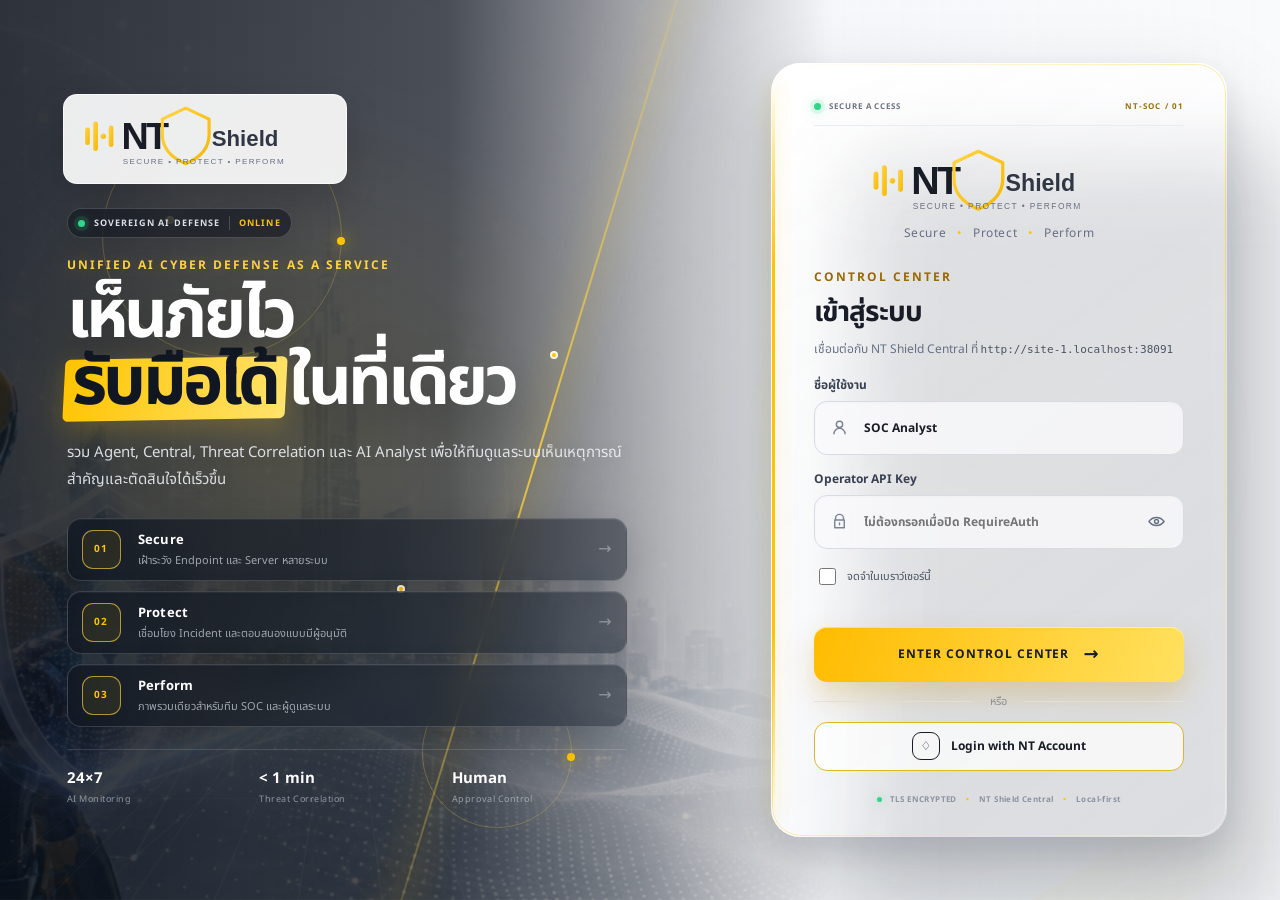
==== commit c4a45541: "Remove platform-specific API key help from login" ====
--- a/src/NTShield.Server/wwwroot/index.html
+++ b/src/NTShield.Server/wwwroot/index.html
@@ -63,7 +63,6 @@
 
         <div class="login-options">
           <label><input id="rememberKey" type="checkbox"> จดจำในเบราว์เซอร์นี้</label>
-          <button id="forgotKey" type="button" class="link-button">หา Key ได้ที่ไหน?</button>
         </div>
         <p id="loginMessage" class="form-message" role="status" aria-live="polite"></p>
         <button id="loginButton" class="primary-login" type="submit"><span>ENTER CONTROL CENTER</span><b aria-hidden="true">→</b></button>
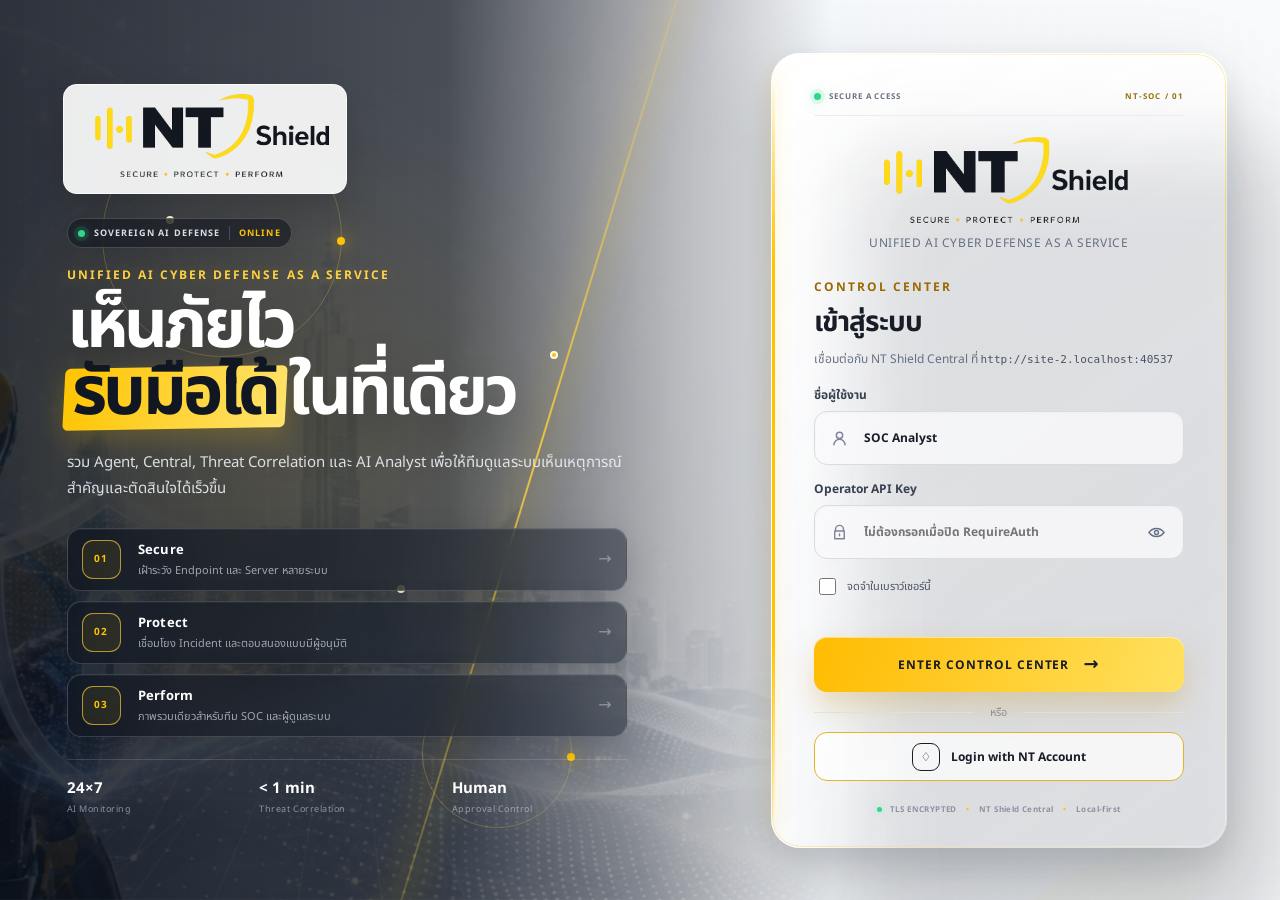
==== commit 61c61154: "brand: replace NT Shield wordmark" ====
--- a/src/NTShield.Server/wwwroot/index.html
+++ b/src/NTShield.Server/wwwroot/index.html
@@ -23,7 +23,7 @@
     </div>
 
     <section class="login-story" aria-labelledby="storyTitle">
-      <img class="story-logo" src="assets/ntshield-wordmark.svg" alt="NT Shield">
+      <img class="story-logo" src="assets/ntshield-wordmark.png" alt="NT Shield">
       <div class="story-status"><i></i><span>SOVEREIGN AI DEFENSE</span><b>ONLINE</b></div>
       <p class="eyebrow">UNIFIED AI CYBER DEFENSE AS A SERVICE</p>
       <h1 id="storyTitle">เห็นภัยไว<br><span>รับมือได้</span>ในที่เดียว</h1>
@@ -44,8 +44,8 @@
       <form id="loginForm" class="login-card" novalidate>
         <div class="card-edge" aria-hidden="true"></div>
         <div class="access-status"><span><i></i> SECURE ACCESS</span><b>NT-SOC / 01</b></div>
-        <img class="login-logo" src="assets/ntshield-wordmark.svg" alt="NT Shield">
-        <p class="login-tagline">Secure <i>•</i> Protect <i>•</i> Perform</p>
+        <img class="login-logo" src="assets/ntshield-wordmark.png" alt="NT Shield">
+        <p class="login-tagline">UNIFIED AI CYBER DEFENSE AS A SERVICE</p>
         <div class="login-heading">
           <p class="eyebrow">CONTROL CENTER</p>
           <h2 id="loginTitle">เข้าสู่ระบบ</h2>
@@ -76,7 +76,7 @@
   <div id="dashboardView" class="dashboard-shell" hidden>
     <header class="topbar">
       <button id="mobileMenu" class="icon-button mobile-only" aria-label="เปิดเมนู">☰</button>
-      <img src="assets/ntshield-wordmark.svg" alt="NT Shield" class="top-logo">
+      <img src="assets/ntshield-wordmark.png" alt="NT Shield" class="top-logo">
       <nav class="top-nav" aria-label="เมนูหลัก">
         <button class="active" data-nav="overview">Dashboard</button>
         <button data-nav="incidents">Incidents</button>
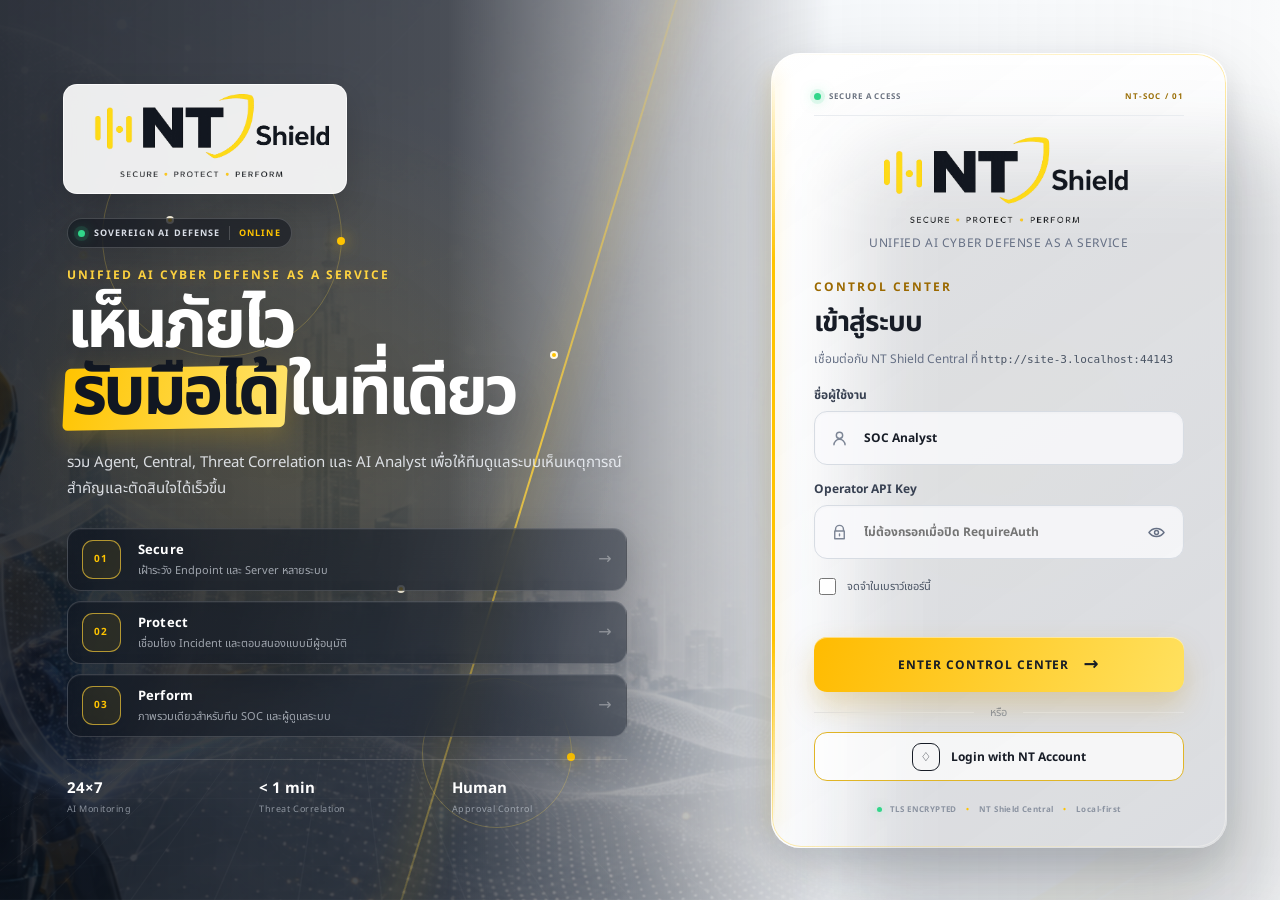
==== commit ff4b66ec: "feat: add topology workflows and global defense dashboard" ====
--- a/src/NTShield.Server/wwwroot/index.html
+++ b/src/NTShield.Server/wwwroot/index.html
@@ -9,6 +9,8 @@
   <link rel="icon" type="image/svg+xml" href="assets/ntshield-app-icon.svg">
   <link rel="stylesheet" href="assets/fonts/fonts.css">
   <link rel="stylesheet" href="styles.css">
+  <link rel="stylesheet" href="topology.css">
+  <link rel="stylesheet" href="defense-map.css">
 </head>
 <body>
   <div id="loginView" class="login-shell">
@@ -82,6 +84,7 @@
         <button data-nav="incidents">Incidents</button>
         <button data-nav="threats">Threats</button>
         <button data-nav="assets">Assets</button>
+        <button data-nav="topology">Topology</button>
         <button data-nav="analyst">AI Analyst</button>
       </nav>
       <div class="operator">
@@ -98,6 +101,7 @@
         <button data-nav="incidents"><span>⚠</span> Incidents <b id="incidentNavCount">0</b></button>
         <button data-nav="threats"><span>⌁</span> Threats</button>
         <button data-nav="assets"><span>▣</span> Assets</button>
+        <button data-nav="topology"><span>⌘</span> Topology</button>
         <button data-nav="analyst"><span>AI</span> AI Analyst</button>
         <button data-nav="settings"><span>⚙</span> Settings</button>
       </nav>
@@ -112,67 +116,75 @@
     </aside>
 
     <main class="workspace">
-      <section class="page active" data-page="overview" aria-labelledby="overviewTitle">
-        <div class="page-heading">
-          <div><p class="eyebrow">LIVE CONTROL CENTER</p><h1 id="overviewTitle">Security Overview</h1><p id="overviewSub">ข้อมูลจริงจาก NT Shield Central</p></div>
-          <div class="range-pill"><span class="live-dot"></span> Live <span id="centralVersion">Central v—</span></div>
-        </div>
-
-        <div class="overview-grid">
-          <article class="card posture-card">
-            <div class="card-title"><h2>Security Posture</h2><span title="คำนวณจาก incident และสถานะ agent">ⓘ</span></div>
-            <div id="postureGauge" class="gauge" style="--score:0"><div><strong id="postureScore">0</strong><small>/100</small></div></div>
-            <p id="postureLabel" class="posture-label">กำลังประเมิน</p>
-            <div class="mini-metrics">
-              <span>Identify <b id="identifyScore">—</b></span>
-              <span>Protect <b id="protectScore">—</b></span>
-              <span>Detect <b id="detectScore">—</b></span>
-              <span>Respond <b id="respondScore">—</b></span>
+      <section class="page active global-defense-page" data-page="overview" aria-labelledby="overviewTitle">
+        <div id="globalDefenseStage" class="global-defense-stage">
+          <div class="defense-atmosphere" aria-hidden="true"><i></i><i></i><i></i><span></span></div>
+
+          <header class="defense-copy">
+            <p class="eyebrow">AI CYBER DEFENSE</p>
+            <h1 id="overviewTitle">AI AGENTS DEFEND.<br>AI THREATS DETECTED.<br><strong>WE SECURE EVERYWHERE.</strong></h1>
+            <p>Autonomous AI Defense Network ปกป้อง Endpoint, Server, Application, Cloud และข้อมูลสำคัญตลอด 24×7</p>
+          </header>
+
+          <article class="defense-panel telemetry-panel">
+            <div class="defense-panel-title"><h2>GLOBAL THREAT TELEMETRY <span>• LIVE FEED</span></h2><small id="centralVersion">Central v—</small></div>
+            <div class="telemetry-metrics">
+              <span><b id="defenseThreatEvents">0</b><small>Threat Events</small></span>
+              <span><b id="defenseCorrelated">0</b><small>Correlated</small></span>
+              <span><b id="defenseScore">100%</b><small>Defense Score</small></span>
+              <span><b id="defenseAssets">0</b><small>Assets Protected</small></span>
+              <span><b id="defenseMonitoring">0/0</b><small>AI Monitoring</small></span>
             </div>
           </article>
 
-          <article class="card attack-card">
-            <div class="card-title"><h2>Live Attack Surface</h2><span id="attackWindow">Central telemetry</span></div>
-            <div class="attack-visual" aria-label="ภาพรวมสัญญาณการโจมตี">
-              <div class="attack-shield">⌾</div>
-              <i style="--x:17%;--y:36%;--delay:.2s"></i><i style="--x:38%;--y:62%;--delay:1s"></i><i style="--x:61%;--y:29%;--delay:1.7s"></i><i style="--x:78%;--y:68%;--delay:2.4s"></i><i style="--x:87%;--y:31%;--delay:3s"></i>
-              <svg viewBox="0 0 600 240" preserveAspectRatio="none" aria-hidden="true"><path d="M45 155 Q180 30 318 132 T555 73"/><path d="M82 73 Q265 226 520 120"/></svg>
+          <article class="defense-panel active-threat-panel">
+            <div class="defense-panel-title"><h2>ACTIVE THREATS</h2><span><i></i> LIVE</span></div>
+            <div id="defenseThreatList" class="defense-threat-list"><p class="defense-empty">กำลังรับข้อมูลจาก Central…</p></div>
+          </article>
+
+          <div class="defense-globe-wrap" aria-label="Animated global threat and defense map">
+            <canvas id="defenseGlobeCanvas"></canvas>
+            <div class="defense-core" aria-hidden="true"><span></span><img src="assets/ntshield-app-icon.svg" alt=""><i></i></div>
+            <div class="defense-agent agent-one"><i>AI</i><span><b>AI DEFENSE AGENT</b><small>Monitoring</small></span></div>
+            <div class="defense-agent agent-two"><i>AI</i><span><b>AI DEFENSE AGENT</b><small>Correlating</small></span></div>
+            <div class="defense-agent agent-three"><i>AI</i><span><b>AI DEFENSE AGENT</b><small>Protected</small></span></div>
+          </div>
+
+          <article class="defense-panel defense-network-panel">
+            <div class="defense-panel-title"><h2>AI DEFENSE NETWORK</h2><span><i></i> ACTIVE</span></div>
+            <ul id="defenseNetworkList">
+              <li><i>AI</i><span><b>Behavioral AI</b><small>Anomaly Detection</small></span><em id="defenseBehavioralStatus">Active</em></li>
+              <li><i>TI</i><span><b>Threat Intelligence</b><small>Global Correlation</small></span><em id="defenseIntelStatus">Active</em></li>
+              <li><i>AR</i><span><b>Autonomous Response</b><small>Human Approval Control</small></span><em>Guarded</em></li>
+              <li><i>DG</i><span><b>Deception Grid</b><small>Attack Distraction</small></span><em>Ready</em></li>
+              <li><i>AL</i><span><b>Adaptive Learning</b><small>AI Model Update</small></span><em>Active</em></li>
+            </ul>
+          </article>
+
+          <article class="defense-panel threat-map-panel">
+            <div class="defense-panel-title"><h2>THREAT MAP OVERVIEW</h2><span class="muted">• REAL-TIME</span></div>
+            <div id="defenseMiniMap" class="defense-mini-map" aria-label="Threat distribution overview">
+              <svg viewBox="0 0 360 155" aria-hidden="true"><path d="M13 55 35 36l42 2 18 17-9 17-23 4-9 25-19-8-8-22-16-5Zm78 64 20 10 10 19-9 30-13 16-8-25 5-25Zm66-73 21-13 31 3 12 12-9 12-22-4-13 15-17-8Zm35 26 23-2 19 17-4 34-18 31-18-22-9-35Zm47-25 41-11 44 7 24 24-18 9-28-7-15 14-26-4-18-18Zm70 52 18 4 12 16-17 11-19-8Z"/></svg>
+              <div id="defenseMapDots"></div>
             </div>
-            <div class="attack-stats">
-              <span><b id="totalSignals">0</b><small>Signals</small></span>
-              <span><b id="totalThreats">0</b><small>Threats</small></span>
-              <span><b id="totalAgents">0</b><small>Assets</small></span>
-              <span><b id="totalSignatures">0</b><small>Signatures</small></span>
+            <div class="map-legend"><span><i class="critical"></i>High Risk</span><span><i class="medium"></i>Medium</span><span><i class="low"></i>Low</span><span><i></i>Monitored</span></div>
+          </article>
+
+          <article class="defense-panel defense-status-panel">
+            <div class="defense-panel-title"><h2>AI DEFENSE STATUS <span>• PROTECTED</span></h2><small id="defenseLastUpdated">Waiting for telemetry</small></div>
+            <div class="defense-status-grid">
+              <span><i>✓</i><b>Network</b><small id="statusNetwork">Secure</small></span>
+              <span><i>✓</i><b>Endpoints</b><small id="statusEndpoints">Secure</small></span>
+              <span><i>✓</i><b>Applications</b><small id="statusApplications">Secure</small></span>
+              <span><i>✓</i><b>Cloud</b><small id="statusCloud">Monitored</small></span>
+              <span><i>✓</i><b>Data</b><small id="statusData">Protected</small></span>
             </div>
           </article>
 
-          <article class="card active-card">
-            <div class="card-title"><h2>Active Incidents <em id="activeIncidentCount">0</em></h2><button data-nav="incidents">View all →</button></div>
-            <div id="incidentPreview" class="incident-list empty-state">ยังไม่มี Incident</div>
-          </article>
-
-          <article class="card assets-card">
-            <div class="card-title"><h2>Asset Overview</h2><button data-nav="assets">View all →</button></div>
-            <div class="asset-overview">
-              <div id="assetDonut" class="donut"><span><b id="assetTotal">0</b><small>Assets</small></span></div>
-              <div class="legend"><span><i class="win"></i>Windows <b id="windowsCount">0</b></span><span><i class="linux"></i>Linux <b id="linuxCount">0</b></span><span><i class="offline"></i>Offline <b id="offlineCount">0</b></span></div>
-            </div>
-          </article>
-
-          <article class="card trend-card">
-            <div class="card-title"><h2>Incidents Over Time</h2><span>Last 7 days</span></div>
-            <div class="trend-wrap"><svg id="trendChart" viewBox="0 0 700 210" preserveAspectRatio="none" role="img" aria-label="Incident trend"><g class="grid-lines"><line x1="20" y1="30" x2="680" y2="30"/><line x1="20" y1="95" x2="680" y2="95"/><line x1="20" y1="160" x2="680" y2="160"/></g><polygon id="trendArea" points="20,160 680,160"/><polyline id="trendLine" points="20,160 680,160"/></svg><div id="trendLabels" class="trend-labels"></div></div>
-          </article>
-
-          <article class="card severity-card">
-            <div class="card-title"><h2>Severity Breakdown</h2><span>Live data</span></div>
-            <div class="severity-wrap"><div id="severityDonut" class="severity-donut"><span><b id="severityTotal">0</b><small>Total</small></span></div><div id="severityLegend" class="legend severity-legend"></div></div>
-          </article>
-
-          <article class="card analyst-card">
-            <div class="analyst-head"><span>AI</span><div><h2>AI Analyst Insight</h2><p>สรุปสิ่งที่ควรตรวจสอบก่อน</p></div></div>
-            <ul id="analystInsights"><li>กำลังรอข้อมูลจาก Central…</li></ul>
-            <button data-nav="analyst">เปิด AI Analyst →</button>
+          <article class="defense-panel defense-impact-panel">
+            <div class="defense-panel-title"><h2>DEFENSE IMPACT</h2><span><i></i> LIVE</span></div>
+            <svg id="defenseImpactChart" viewBox="0 0 300 125" preserveAspectRatio="none" aria-label="Seven day defense impact"><defs><linearGradient id="defenseImpactFill" x1="0" y1="0" x2="0" y2="1"><stop offset="0" stop-color="#ffc400" stop-opacity=".28"/><stop offset="1" stop-color="#ffc400" stop-opacity="0"/></linearGradient></defs><path id="defenseImpactArea" d="M0 115 L300 115 Z"/><polyline id="defenseImpactLine" points="0,115 300,115"/><g id="defenseImpactDots"></g></svg>
+            <div class="defense-impact-score"><b id="defenseNeutralized">100%</b><span>Threats Assessed<br>Last 7 Days</span></div>
           </article>
         </div>
       </section>
@@ -190,6 +202,81 @@
       <section class="page" data-page="assets" aria-labelledby="assetsTitle">
         <div class="page-heading"><div><p class="eyebrow">PROTECT</p><h1 id="assetsTitle">Protected Assets</h1><p>Agent ที่ลงทะเบียนกับ Central</p></div><span id="assetPageCount" class="count-pill">0 assets</span></div>
         <article class="card table-card"><div class="table-toolbar"><input id="assetSearch" type="search" placeholder="ค้นหา hostname, platform หรือ agent ID"><span id="onlineSummary">0 online</span></div><div class="table-scroll"><table><thead><tr><th>Status</th><th>Host</th><th>Platform</th><th>Version</th><th>Last seen</th></tr></thead><tbody id="assetTable"></tbody></table></div></article>
+      </section>
+
+      <section class="page" data-page="topology" aria-labelledby="topologyTitle">
+        <div class="page-heading topology-heading">
+          <div><p class="eyebrow">MAP &amp; AUTOMATE</p><h1 id="topologyTitle">Infrastructure Canvas</h1><p>วางระบบลูกค้าเป็นภาพเดียว แล้วผูก telemetry กับ detection workflow</p></div>
+          <div class="topology-heading-actions">
+            <label class="compact-field"><span>Tenant</span><input id="topologyTenant" value="default" maxlength="128" spellcheck="false"></label>
+            <label class="compact-field"><span>Map name</span><input id="topologyName" value="Infrastructure map" maxlength="200"></label>
+            <label class="compact-field"><span>Map</span><select id="topologySelect"><option value="">กำลังโหลด…</option></select></label>
+            <button id="newTopology" class="button-secondary" type="button">+ New map</button>
+            <button id="saveTopology" class="button-primary" type="button">บันทึก Map</button>
+          </div>
+        </div>
+
+        <div class="topology-tabs" role="tablist" aria-label="Topology tools">
+          <button class="active" data-topology-tab="canvas" type="button">Infrastructure Canvas</button>
+          <button data-topology-tab="workflow" type="button">Detection Workflow</button>
+        </div>
+
+        <div id="topologyCanvasPanel">
+          <div class="topology-workbench">
+            <aside class="card topology-palette">
+              <div class="topology-panel-title"><div><p class="eyebrow">BUILD</p><h2>System nodes</h2></div><span id="topologyNodeCount" class="count-pill">0</span></div>
+              <p class="topology-help">ลากชนิดระบบลง Canvas หรือคลิกเพื่อเพิ่มตรงกลาง</p>
+              <input id="topologyKindSearch" class="topology-search" type="search" placeholder="ค้นหา Web, DB, Firewall…">
+              <div id="topologyKinds" class="topology-kind-list"></div>
+              <div class="topology-legend"><span><i class="legend-dot app"></i> Application</span><span><i class="legend-dot data"></i> Data</span><span><i class="legend-dot network"></i> Network</span><span><i class="legend-dot security"></i> Security</span></div>
+            </aside>
+
+            <section class="card topology-canvas-card" aria-label="Infrastructure topology editor">
+              <div class="topology-toolbar">
+                <div class="topology-mode-buttons"><button id="topologySelectMode" class="active" type="button">↖ Select</button><button id="topologyConnectMode" type="button">↗ Connect</button><button id="topologyDeleteMode" type="button">⌫ Delete</button></div>
+                <div class="topology-zoom"><button id="topologyZoomOut" type="button" aria-label="Zoom out">−</button><span id="topologyZoomValue">100%</span><button id="topologyZoomIn" type="button" aria-label="Zoom in">+</button><button id="topologyFit" type="button">Fit</button></div>
+              </div>
+              <div id="topologyCanvas" class="topology-canvas" tabindex="0">
+                <svg id="topologyEdgeSvg" class="topology-edge-svg" aria-hidden="true"><defs><marker id="topologyArrow" markerWidth="9" markerHeight="9" refX="8" refY="4.5" orient="auto"><path d="M0,0 L9,4.5 L0,9 z"></path></marker></defs><g id="topologyEdgeLayer"></g></svg>
+                <div id="topologyNodeLayer" class="topology-node-layer"></div>
+                <div id="topologyCanvasEmpty" class="topology-canvas-empty"><span>⌘</span><strong>เริ่มวางระบบของลูกค้า</strong><small>เลือก node จากด้านซ้าย แล้วลากให้เป็น Web → Firewall → DB</small></div>
+              </div>
+              <div class="topology-canvas-footer"><span id="topologyStatus" role="status">ยังไม่ได้โหลด Map</span><span>Drag node • Connect mode • Save to Central</span></div>
+            </section>
+
+            <aside class="card topology-inspector">
+              <div class="topology-panel-title"><div><p class="eyebrow">INSPECT</p><h2>Selected node</h2></div><span id="topologySelectionState" class="inspector-state">None</span></div>
+              <div id="topologyInspectorEmpty" class="topology-inspector-empty">เลือก node เพื่อแก้ label, type, address หรือ asset ที่ผูกไว้</div>
+              <form id="topologyNodeForm" hidden>
+                <label>Label<input id="topologyNodeLabel" maxlength="200"></label>
+                <label>System type<select id="topologyNodeKind"></select></label>
+                <label>Address / Endpoint<input id="topologyNodeAddress" placeholder="10.0.0.10 หรือ https://…" maxlength="255"></label>
+                <label>Linked asset<select id="topologyNodeAsset"><option value="">ไม่ผูก asset</option></select></label>
+                <label>Status<select id="topologyNodeStatus"><option>unknown</option><option>healthy</option><option>monitoring</option><option>degraded</option><option>offline</option></select></label>
+                <label>Description<textarea id="topologyNodeDescription" rows="3" maxlength="1000"></textarea></label>
+                <div class="topology-inspector-actions"><button id="topologyNodeRemove" class="button-danger" type="button">Remove</button><button class="button-primary" type="submit">Apply</button></div>
+              </form>
+              <div class="topology-inspector-tip"><strong>เชื่อม telemetry</strong><span>Agent, Syslog, Suricata/Zeek, WAF, Mikrotik และ connector จะผูกกับ node ผ่าน asset/telemetry registry ในลำดับถัดไป</span></div>
+            </aside>
+          </div>
+        </div>
+
+        <div id="workflowPanel" hidden>
+          <div class="workflow-workbench">
+            <aside class="card workflow-palette">
+              <div class="topology-panel-title"><div><p class="eyebrow">DETECT</p><h2>Workflow steps</h2></div><span class="count-pill">MVP</span></div>
+              <p class="topology-help">คลิกเพื่อเพิ่มขั้นตอน แล้วเชื่อม Trigger → Correlate → AI → Approval → Response</p>
+              <div id="workflowKinds" class="workflow-kind-list"></div>
+              <div class="workflow-execution-note"><strong>Human-in-the-loop</strong><span>Response node เป็นข้อเสนอและต้องผ่าน Operator Approval ก่อนสั่ง Agent</span></div>
+            </aside>
+            <section class="card topology-canvas-card workflow-canvas-card">
+              <div class="topology-toolbar"><div class="topology-mode-buttons"><button id="workflowSelectMode" class="active" type="button">↖ Select</button><button id="workflowConnectMode" type="button">↗ Connect</button><button id="workflowDeleteMode" type="button">⌫ Delete</button></div><div class="workflow-header-actions"><label class="compact-field"><span>Workflow</span><select id="workflowSelect"><option value="">กำลังโหลด…</option></select></label><label class="compact-field"><span>Name</span><input id="workflowName" value="New detection workflow" maxlength="200"></label><label class="compact-field"><span>Enabled</span><select id="workflowEnabled"><option value="false">Draft</option><option value="true">Enabled</option></select></label><button id="newWorkflow" class="button-secondary" type="button">+ New</button><button id="saveWorkflow" class="button-primary" type="button">บันทึก Workflow</button></div></div>
+              <div id="workflowCanvas" class="topology-canvas workflow-canvas" tabindex="0"><svg id="workflowEdgeSvg" class="topology-edge-svg" aria-hidden="true"><defs><marker id="workflowArrow" markerWidth="9" markerHeight="9" refX="8" refY="4.5" orient="auto"><path d="M0,0 L9,4.5 L0,9 z"></path></marker></defs><g id="workflowEdgeLayer"></g></svg><div id="workflowNodeLayer" class="topology-node-layer"></div><div id="workflowCanvasEmpty" class="topology-canvas-empty"><span>◎</span><strong>ออกแบบ detection workflow</strong><small>เพิ่ม Trigger, Filter, Correlate, AI Analyst และ Approval</small></div></div>
+              <div class="topology-canvas-footer"><span id="workflowStatus" role="status">ยังไม่ได้โหลด Workflow</span><span>Graph schema พร้อมต่อ engine</span></div>
+            </section>
+            <aside class="card topology-inspector workflow-inspector"><div class="topology-panel-title"><div><p class="eyebrow">INSPECT</p><h2>Workflow step</h2></div><span id="workflowSelectionState" class="inspector-state">None</span></div><div id="workflowInspectorEmpty" class="topology-inspector-empty">เลือก step เพื่อแก้ชื่อและ config</div><form id="workflowNodeForm" hidden><label>Label<input id="workflowNodeLabel" maxlength="200"></label><label>Step type<select id="workflowNodeType"></select></label><label>Rule / condition<input id="workflowNodeRule" placeholder="rule id, event type, threshold…" maxlength="200"></label><label>Approval required<select id="workflowNodeApproval"><option value="false">No</option><option value="true">Yes</option></select></label><div class="topology-inspector-actions"><button id="workflowNodeRemove" class="button-danger" type="button">Remove</button><button class="button-primary" type="submit">Apply</button></div></form><div class="topology-inspector-tip"><strong>Execution guardrail</strong><span>ตอนนี้บันทึก graph และ topology context ได้แล้ว; engine จะใช้ schema นี้ต่อกับ rule, correlation, AI และ response pipeline ที่มีอยู่</span></div></aside>
+          </div>
+        </div>
       </section>
 
       <section class="page" data-page="analyst" aria-labelledby="analystTitle">
@@ -211,6 +298,8 @@
   </div>
 
   <div id="toast" class="toast" role="status" aria-live="polite"></div>
+  <script src="topology.js" defer></script>
+  <script src="defense-map.js" defer></script>
   <script src="app.js" defer></script>
 </body>
 </html>
--- a/src/NTShield.Server/wwwroot/topology.css
+++ b/src/NTShield.Server/wwwroot/topology.css
@@ -0,0 +1,125 @@
+/* Infrastructure Canvas and Detection Workflow editor */
+.topology-heading { align-items: flex-end; }
+.topology-heading-actions, .workflow-header-actions { display: flex; align-items: flex-end; gap: 8px; flex-wrap: wrap; justify-content: flex-end; }
+.compact-field { display: grid; gap: 4px; color: var(--slate); font-size: 10px; font-weight: 800; letter-spacing: .04em; }
+.compact-field input, .compact-field select { min-width: 112px; height: 36px; padding: 0 10px; border: 1px solid var(--line); border-radius: 9px; background: #fff; color: var(--ink); font: inherit; font-size: 12px; outline: none; }
+.compact-field input:focus, .compact-field select:focus, .topology-search:focus, .topology-inspector input:focus, .topology-inspector select:focus, .topology-inspector textarea:focus { border-color: var(--yellow); box-shadow: 0 0 0 3px rgba(255,196,0,.14); }
+.button-primary, .button-secondary, .button-danger { min-height: 36px; padding: 0 13px; border-radius: 9px; cursor: pointer; font: inherit; font-size: 11px; font-weight: 850; transition: .2s ease; }
+.button-primary { border: 1px solid #e0ae00; background: linear-gradient(110deg, #ffc400, #ffe06b); color: #28220d; box-shadow: 0 6px 16px rgba(190,136,0,.17); }
+.button-primary:hover { transform: translateY(-1px); box-shadow: 0 9px 22px rgba(190,136,0,.24); }
+.button-secondary { border: 1px solid var(--line); background: #fff; color: var(--ink); }
+.button-secondary:hover { border-color: #d5aa12; background: #fffaf0; }
+.button-danger { border: 1px solid rgba(226,59,59,.25); background: #fff6f6; color: #b83232; }
+.button-danger:hover { background: #ffe7e7; border-color: rgba(226,59,59,.5); }
+.topology-tabs { display: flex; gap: 5px; margin: 0 0 13px; padding: 4px; width: fit-content; border: 1px solid var(--line); border-radius: 11px; background: #fff; }
+.topology-tabs button { border: 0; border-radius: 8px; padding: 9px 13px; background: transparent; color: var(--slate); cursor: pointer; font: inherit; font-size: 11px; font-weight: 800; }
+.topology-tabs button.active { background: #fff5c9; color: #775200; box-shadow: inset 0 0 0 1px rgba(224,174,0,.24); }
+.topology-workbench, .workflow-workbench { display: grid; grid-template-columns: 208px minmax(420px, 1fr) 238px; gap: 13px; min-height: 645px; }
+.topology-palette, .topology-inspector, .workflow-palette, .workflow-inspector { padding: 14px; }
+.topology-panel-title { display: flex; justify-content: space-between; align-items: flex-start; gap: 8px; }
+.topology-panel-title .eyebrow { margin: 0 0 3px; font-size: 9px; }
+.topology-panel-title h2 { margin: 0; font-size: 14px; }
+.topology-panel-title .count-pill { padding: 5px 8px; font-size: 10px; }
+.topology-help { margin: 12px 0; color: var(--slate); font-size: 11px; line-height: 1.5; }
+.topology-search { width: 100%; height: 36px; padding: 0 10px; border: 1px solid var(--line); border-radius: 9px; outline: none; background: #fbfcfd; color: var(--ink); font: inherit; font-size: 11px; }
+.topology-kind-list, .workflow-kind-list { display: grid; gap: 6px; margin-top: 10px; max-height: 462px; overflow: auto; padding-right: 2px; }
+.topology-kind, .workflow-kind { display: grid; grid-template-columns: 30px minmax(0,1fr); align-items: center; gap: 8px; width: 100%; padding: 7px; border: 1px solid transparent; border-radius: 9px; background: transparent; color: var(--ink); cursor: pointer; text-align: left; font: inherit; }
+.topology-kind:hover, .workflow-kind:hover { border-color: rgba(224,174,0,.4); background: #fffaf0; }
+.topology-kind-icon, .workflow-kind-icon { display: grid; place-items: center; width: 29px; height: 29px; border-radius: 8px; background: #f1f3f6; color: #566070; font-size: 9px; font-weight: 900; letter-spacing: -.04em; }
+.topology-kind[data-category="security"] .topology-kind-icon, .workflow-kind[data-type="approval"] .workflow-kind-icon, .workflow-kind[data-type="response"] .workflow-kind-icon { background: #fff0d9; color: #a96800; }
+.topology-kind[data-category="data"] .topology-kind-icon { background: #e9f3ff; color: #3a6caa; }
+.topology-kind[data-category="network"] .topology-kind-icon { background: #eaf8f2; color: #21865e; }
+.topology-kind[data-category="application"] .topology-kind-icon { background: #f3edff; color: #7551aa; }
+.topology-kind-label, .workflow-kind-label { min-width: 0; overflow: hidden; text-overflow: ellipsis; white-space: nowrap; font-size: 11px; font-weight: 750; }
+.topology-kind-label small, .workflow-kind-label small { display: block; margin-top: 1px; color: var(--slate); font-size: 9px; font-weight: 500; }
+.topology-legend { display: grid; gap: 7px; margin-top: 15px; padding-top: 13px; border-top: 1px solid var(--line); color: var(--slate); font-size: 9px; }
+.topology-legend span { display: flex; align-items: center; gap: 6px; }
+.legend-dot { width: 7px; height: 7px; border-radius: 50%; background: #aab3bf; }
+.legend-dot.app { background: #8d6bd3; } .legend-dot.data { background: #4f96dd; } .legend-dot.network { background: #31aa76; } .legend-dot.security { background: #eca52b; }
+.topology-canvas-card { display: flex; flex-direction: column; min-width: 0; padding: 0; overflow: hidden; }
+.topology-toolbar { display: flex; justify-content: space-between; align-items: center; gap: 9px; min-height: 52px; padding: 8px 10px; border-bottom: 1px solid var(--line); background: #fff; }
+.topology-mode-buttons, .topology-zoom { display: flex; align-items: center; gap: 4px; }
+.topology-mode-buttons button, .topology-zoom button { min-height: 30px; padding: 0 9px; border: 1px solid transparent; border-radius: 7px; background: transparent; color: var(--slate); cursor: pointer; font: inherit; font-size: 10px; font-weight: 800; }
+.topology-mode-buttons button:hover, .topology-zoom button:hover { background: #f4f6f8; color: var(--ink); }
+.topology-mode-buttons button.active { border-color: rgba(224,174,0,.28); background: #fff5c9; color: #775200; }
+.topology-zoom { padding-left: 8px; border-left: 1px solid var(--line); }
+.topology-zoom button { min-width: 29px; padding: 0 6px; }
+.topology-zoom span { min-width: 39px; color: var(--slate); text-align: center; font-size: 10px; font-variant-numeric: tabular-nums; }
+.topology-canvas { position: relative; flex: 1; min-height: 550px; overflow: hidden; isolation: isolate; background-color: #f8fafc; background-image: radial-gradient(circle, rgba(143,154,169,.34) 1px, transparent 1px), linear-gradient(135deg, rgba(255,196,0,.025), transparent 50%); background-size: 22px 22px, 100% 100%; cursor: default; }
+.topology-canvas.connect-mode { cursor: crosshair; }
+.topology-edge-svg { position: absolute; z-index: 1; inset: 0; width: 100%; height: 100%; overflow: visible; pointer-events: none; }
+.topology-edge-svg line { stroke: #9ba8b7; stroke-width: 2; stroke-linecap: round; marker-end: url(#topologyArrow); vector-effect: non-scaling-stroke; }
+.topology-edge-svg line:hover { stroke: #d7a900; stroke-width: 3; }
+.topology-edge-svg text { fill: #7b8794; font-size: 10px; font-weight: 700; }
+.topology-node-layer { position: absolute; inset: 0; z-index: 2; transform-origin: 0 0; }
+.topology-node { position: absolute; display: grid; grid-template-columns: 30px minmax(0,1fr); align-items: center; gap: 8px; width: 154px; min-height: 59px; padding: 8px; border: 1px solid #d6dce4; border-radius: 11px; background: rgba(255,255,255,.96); box-shadow: 0 7px 18px rgba(34,45,60,.1), 0 1px 2px rgba(34,45,60,.06); user-select: none; touch-action: none; cursor: grab; }
+.topology-node:active { cursor: grabbing; }
+.topology-node.selected { border-color: #d7aa16; box-shadow: 0 0 0 3px rgba(255,196,0,.2), 0 9px 22px rgba(34,45,60,.13); }
+.topology-node.connect-source { border-color: #3da97c; box-shadow: 0 0 0 3px rgba(49,170,118,.18), 0 9px 22px rgba(34,45,60,.13); }
+.topology-node[data-category="security"] .topology-node-icon { background: #fff0d9; color: #a96800; }
+.topology-node[data-category="data"] .topology-node-icon { background: #e9f3ff; color: #3a6caa; }
+.topology-node[data-category="network"] .topology-node-icon { background: #eaf8f2; color: #21865e; }
+.topology-node[data-category="application"] .topology-node-icon { background: #f3edff; color: #7551aa; }
+.topology-node-icon { display: grid; place-items: center; width: 29px; height: 29px; border-radius: 8px; background: #f1f3f6; color: #566070; font-size: 8px; font-weight: 900; }
+.topology-node-copy { min-width: 0; }
+.topology-node-copy strong, .topology-node-copy small { display: block; overflow: hidden; text-overflow: ellipsis; white-space: nowrap; }
+.topology-node-copy strong { font-size: 11px; }
+.topology-node-copy small { margin-top: 3px; color: var(--slate); font-size: 9px; }
+.topology-node-status { position: absolute; right: 7px; top: 7px; width: 6px; height: 6px; border-radius: 50%; background: #aab3bf; }
+.topology-node-status.healthy { background: var(--green); box-shadow: 0 0 0 3px rgba(22,163,106,.12); }
+.topology-node-status.monitoring { background: #e5a30e; }
+.topology-node-status.degraded { background: #e77328; }
+.topology-node-status.offline { background: var(--red); }
+.topology-canvas-empty { position: absolute; z-index: 0; left: 50%; top: 50%; width: min(290px,80%); transform: translate(-50%,-50%); display: grid; gap: 6px; place-items: center; color: #7b8794; text-align: center; pointer-events: none; }
+.topology-canvas-empty span { display: grid; place-items: center; width: 45px; height: 45px; border: 1px dashed #c5ccd5; border-radius: 14px; color: #c08e00; font-size: 22px; }
+.topology-canvas-empty strong { color: #596575; font-size: 13px; }
+.topology-canvas-empty small { font-size: 10px; line-height: 1.5; }
+.topology-canvas-footer { display: flex; justify-content: space-between; gap: 10px; min-height: 34px; padding: 9px 12px; border-top: 1px solid var(--line); color: var(--slate); font-size: 9px; }
+.topology-canvas-footer span:first-child { color: #80600a; font-weight: 800; }
+.topology-inspector { min-width: 0; }
+.inspector-state { margin-top: 2px; color: var(--slate); font-size: 9px; }
+.topology-inspector-empty { margin: 25px 3px; color: var(--slate); font-size: 11px; line-height: 1.65; }
+.topology-inspector form { display: grid; gap: 11px; margin-top: 17px; }
+.topology-inspector label { display: grid; gap: 5px; color: #4b5565; font-size: 10px; font-weight: 800; }
+.topology-inspector input, .topology-inspector select, .topology-inspector textarea { width: 100%; min-width: 0; padding: 8px 9px; border: 1px solid var(--line); border-radius: 8px; outline: none; resize: vertical; background: #fbfcfd; color: var(--ink); font: inherit; font-size: 11px; }
+.topology-inspector-actions { display: flex; justify-content: space-between; gap: 8px; padding-top: 3px; }
+.topology-inspector-tip, .workflow-execution-note { display: grid; gap: 4px; margin-top: 24px; padding: 10px; border: 1px solid rgba(224,174,0,.25); border-radius: 10px; background: #fffaf0; color: #77612a; font-size: 9px; line-height: 1.5; }
+.topology-inspector-tip strong, .workflow-execution-note strong { color: #735000; font-size: 10px; }
+.workflow-kind-list { max-height: none; }
+.workflow-kind { grid-template-columns: 34px minmax(0,1fr); }
+.workflow-kind[data-type="trigger"] .workflow-kind-icon { background: #eaf8f2; color: #21865e; }
+.workflow-kind[data-type="filter"] .workflow-kind-icon, .workflow-kind[data-type="correlate"] .workflow-kind-icon { background: #e9f3ff; color: #3a6caa; }
+.workflow-kind[data-type="ai"] .workflow-kind-icon { background: #f3edff; color: #7551aa; }
+.workflow-kind[data-type="notify"] .workflow-kind-icon { background: #f1f3f6; color: #566070; }
+.workflow-header-actions { align-items: center; }
+.workflow-header-actions .compact-field { display: flex; align-items: center; gap: 5px; }
+.workflow-header-actions .compact-field select { min-width: 145px; }
+.workflow-canvas { min-height: 550px; }
+.workflow-node { width: 170px; }
+.workflow-node .topology-node-icon { border-radius: 50%; }
+.workflow-node[data-type="approval"] { border-color: #e4be54; }
+.workflow-node[data-type="response"] { border-color: #eea1a1; }
+.workflow-node[data-type="ai"] { border-color: #bd9fe5; }
+@media (max-width: 1400px) {
+  .topology-workbench, .workflow-workbench { grid-template-columns: 190px minmax(380px, 1fr) 220px; }
+  .topology-node { width: 145px; }
+}
+@media (max-width: 1120px) {
+  .topology-workbench, .workflow-workbench { grid-template-columns: 190px minmax(0, 1fr); }
+  .topology-inspector, .workflow-inspector { grid-column: 1 / -1; }
+  .topology-inspector form, .workflow-inspector form { grid-template-columns: repeat(3, minmax(0,1fr)); align-items: end; }
+  .topology-inspector-empty { margin: 12px 0; }
+  .topology-inspector-tip { margin-top: 12px; }
+}
+@media (max-width: 760px) {
+  .topology-heading { display: grid; }
+  .topology-heading-actions { justify-content: flex-start; }
+  .topology-workbench, .workflow-workbench { display: flex; flex-direction: column; min-height: 0; }
+  .topology-palette, .workflow-palette { order: 2; }
+  .topology-canvas-card { order: 1; min-height: 590px; }
+  .topology-inspector, .workflow-inspector { order: 3; }
+  .topology-kind-list { grid-template-columns: repeat(2, minmax(0,1fr)); max-height: 225px; }
+  .topology-inspector form, .workflow-inspector form { grid-template-columns: 1fr; }
+  .topology-toolbar { align-items: flex-start; flex-wrap: wrap; }
+  .workflow-header-actions { width: 100%; justify-content: flex-start; }
+}
--- a/src/NTShield.Server/wwwroot/defense-map.css
+++ b/src/NTShield.Server/wwwroot/defense-map.css
@@ -0,0 +1,192 @@
+/* Global Defense overview — white/gold live cyber-defense map */
+.dashboard-shell.overview-active { grid-template-columns: minmax(0, 1fr); }
+.dashboard-shell.overview-active .sidebar,
+.dashboard-shell.overview-active .feed-panel { display: none; }
+.dashboard-shell.overview-active .workspace { grid-column: 1 / -1; padding: 0; overflow: visible; }
+.dashboard-shell.overview-active .topbar { grid-template-columns: 230px minmax(0,1fr) auto; }
+
+.global-defense-page { min-height: calc(100vh - 72px); overflow: hidden; background: #f9fafb; }
+.global-defense-stage {
+  --defense-gold: #f2b900;
+  --defense-yellow: #ffd437;
+  --defense-red: #ff5a3d;
+  position: relative;
+  display: grid;
+  grid-template-columns: minmax(220px, 250px) minmax(560px, 1fr) minmax(235px, 270px);
+  grid-template-rows: 150px minmax(410px, 1fr) 165px;
+  gap: 14px;
+  min-height: calc(100vh - 72px);
+  padding: 24px 28px 20px;
+  isolation: isolate;
+  background:
+    radial-gradient(circle at 52% 42%, rgba(255,208,40,.13), transparent 25%),
+    linear-gradient(115deg, rgba(255,255,255,.98), rgba(247,249,252,.92) 56%, rgba(255,255,255,.98));
+}
+.global-defense-stage::before { content: ""; position: absolute; z-index: -3; inset: 0; opacity: .46; background-image: linear-gradient(rgba(118,130,146,.055) 1px, transparent 1px), linear-gradient(90deg, rgba(118,130,146,.045) 1px, transparent 1px); background-size: 54px 54px; mask-image: linear-gradient(to bottom, transparent, #000 18%, #000 82%, transparent); }
+.global-defense-stage::after { content: ""; position: absolute; z-index: -2; left: 18%; right: 14%; bottom: -18%; height: 62%; border-radius: 50%; border: 1px solid rgba(211,164,0,.16); box-shadow: 0 0 0 42px rgba(255,196,0,.025), 0 0 0 88px rgba(255,196,0,.018), inset 0 0 80px rgba(255,196,0,.035); transform: perspective(700px) rotateX(66deg); }
+
+.defense-atmosphere { position: absolute; z-index: -1; inset: 0; overflow: hidden; pointer-events: none; }
+.defense-atmosphere > i { position: absolute; width: 4px; height: 4px; border-radius: 50%; background: var(--defense-yellow); box-shadow: 0 0 18px rgba(255,196,0,.7); animation: defense-float 7s ease-in-out infinite; }
+.defense-atmosphere > i:nth-child(1) { left: 31%; top: 18%; }
+.defense-atmosphere > i:nth-child(2) { left: 72%; top: 28%; animation-delay: -2.7s; }
+.defense-atmosphere > i:nth-child(3) { left: 64%; top: 77%; animation-delay: -4.8s; }
+.defense-atmosphere > span { position: absolute; left: 43%; top: 20%; width: 36%; aspect-ratio: 1; border: 1px solid rgba(255,204,30,.11); border-radius: 50%; animation: defense-orbit 28s linear infinite; }
+
+.defense-copy { grid-column: 1; grid-row: 1; align-self: start; z-index: 5; padding: 2px 6px; }
+.defense-copy .eyebrow { margin: 0 0 10px; color: #c48e00; font-size: 10px; letter-spacing: .2em; }
+.defense-copy h1 { margin: 0; color: #303640; font-size: clamp(18px, 1.38vw, 24px); line-height: 1.23; letter-spacing: -.035em; }
+.defense-copy h1 strong { color: #d29a00; font-weight: 900; }
+.defense-copy > p:last-child { max-width: 245px; margin: 15px 0 0; color: #626b78; font-size: 10px; line-height: 1.65; }
+
+.defense-panel { position: relative; z-index: 4; min-width: 0; border: 1px solid rgba(174,184,196,.4); border-radius: 12px; background: rgba(255,255,255,.75); box-shadow: 0 11px 34px rgba(47,57,72,.075), inset 0 1px rgba(255,255,255,.95); backdrop-filter: blur(14px) saturate(1.08); }
+.defense-panel::before { content: ""; position: absolute; inset: 0; border-radius: inherit; pointer-events: none; background: linear-gradient(130deg, rgba(255,255,255,.58), transparent 42%); }
+.defense-panel-title { position: relative; z-index: 1; min-height: 36px; display: flex; align-items: center; justify-content: space-between; gap: 8px; padding: 10px 12px 8px; border-bottom: 1px solid rgba(211,217,225,.65); }
+.defense-panel-title h2 { margin: 0; color: #3c434e; font-size: 9px; letter-spacing: .03em; }
+.defense-panel-title h2 span, .defense-panel-title > span { color: #d39800; font-weight: 850; }
+.defense-panel-title > span { display: flex; align-items: center; gap: 5px; font-size: 8px; }
+.defense-panel-title > span > i { width: 5px; height: 5px; border-radius: 50%; background: var(--defense-gold); box-shadow: 0 0 0 4px rgba(255,196,0,.1); animation: defense-status-pulse 2.2s ease-in-out infinite; }
+.defense-panel-title small { color: #929aa6; font-size: 8px; }
+.defense-panel-title .muted { color: #929aa6; }
+
+.telemetry-panel { grid-column: 2; grid-row: 1; z-index: 8; width: min(660px, 86%); height: 94px; align-self: start; justify-self: center; }
+.telemetry-panel .defense-panel-title { min-height: 31px; padding-block: 8px 5px; border-bottom: 0; }
+.telemetry-metrics { display: grid; grid-template-columns: repeat(5,1fr); padding: 1px 9px 10px; }
+.telemetry-metrics > span { position: relative; display: grid; gap: 2px; text-align: center; }
+.telemetry-metrics > span + span::before { content: ""; position: absolute; left: 0; top: 3px; bottom: 3px; width: 1px; background: #e1e5ea; }
+.telemetry-metrics b { color: #3d444f; font-size: 15px; line-height: 1; font-variant-numeric: tabular-nums; }
+.telemetry-metrics span:nth-child(-n+2) b { color: #d59c00; }
+.telemetry-metrics small { color: #737d8b; font-size: 7px; }
+
+.active-threat-panel { grid-column: 1; grid-row: 2; align-self: center; max-height: 285px; overflow: hidden; }
+.defense-threat-list { position: relative; z-index: 1; display: grid; padding: 3px 12px 9px; }
+.defense-threat-row { display: grid; grid-template-columns: 28px minmax(0,1fr) auto; align-items: center; gap: 8px; min-height: 44px; border-bottom: 1px solid rgba(226,230,235,.75); }
+.defense-threat-row:last-child { border-bottom: 0; }
+.defense-threat-icon { width: 25px; height: 25px; display: grid; place-items: center; border: 1px solid var(--defense-red); border-radius: 7px; color: var(--defense-red); background: rgba(255,90,61,.04); font-size: 10px; font-weight: 900; }
+.defense-threat-row.medium .defense-threat-icon { border-color: #f0a80f; color: #cf8c00; background: rgba(255,196,0,.06); }
+.defense-threat-row.low .defense-threat-icon { border-color: #e0bd39; color: #ad8200; }
+.defense-threat-copy { min-width: 0; }
+.defense-threat-copy b, .defense-threat-copy small { display: block; overflow: hidden; text-overflow: ellipsis; white-space: nowrap; }
+.defense-threat-copy b { color: #414954; font-size: 9px; }
+.defense-threat-copy small { margin-top: 2px; color: #929aa5; font-size: 7px; }
+.defense-threat-risk { color: var(--defense-red); font-size: 7px; white-space: nowrap; }
+.defense-threat-row.medium .defense-threat-risk, .defense-threat-row.low .defense-threat-risk { color: #c78d00; }
+.defense-empty { margin: 20px 0; color: #89929e; text-align: center; font-size: 9px; }
+
+.defense-globe-wrap { position: relative; z-index: 1; grid-column: 2; grid-row: 1 / 3; align-self: stretch; min-width: 0; margin: 58px -84px -20px; pointer-events: none; }
+#defenseGlobeCanvas { position: absolute; inset: 0; width: 100%; height: 100%; }
+.defense-core { position: absolute; z-index: 4; left: 50%; top: 53%; width: 82px; height: 96px; transform: translate(-50%,-50%); display: grid; place-items: center; filter: drop-shadow(0 12px 18px rgba(188,130,0,.17)); }
+.defense-core > span { position: absolute; inset: -38px; border-radius: 50%; background: radial-gradient(circle, rgba(255,205,39,.26), rgba(255,205,39,.07) 35%, transparent 69%); animation: defense-core-breathe 3.6s ease-in-out infinite; }
+.defense-core img { position: relative; z-index: 2; width: 82px; height: 82px; object-fit: contain; filter: brightness(1.02) saturate(1.12); }
+.defense-core > i { position: absolute; z-index: 1; width: 95px; height: 95px; border: 1px solid rgba(244,184,0,.32); border-radius: 50%; animation: defense-ring-pulse 3.2s ease-out infinite; }
+.defense-agent { position: absolute; z-index: 5; display: flex; align-items: center; gap: 7px; color: #636c79; animation: defense-agent-hover 4s ease-in-out infinite; }
+.defense-agent > i { width: 34px; height: 39px; display: grid; place-items: center; border: 2px solid #efb900; border-radius: 9px 9px 13px 13px; background: rgba(255,255,255,.9); color: #6a5622; box-shadow: 0 7px 16px rgba(179,127,0,.12); font-size: 8px; font-style: normal; font-weight: 900; }
+.defense-agent b, .defense-agent small { display: block; white-space: nowrap; }
+.defense-agent b { color: #b77f00; font-size: 8px; }
+.defense-agent small { margin-top: 2px; color: #8c95a1; font-size: 7px; }
+.agent-one { right: 7%; top: 25%; }
+.agent-two { right: 1%; top: 53%; animation-delay: -1.5s; }
+.agent-three { right: 13%; top: 75%; animation-delay: -3s; }
+
+.defense-network-panel { grid-column: 3; grid-row: 2; align-self: center; max-height: 315px; }
+.defense-network-panel ul { position: relative; z-index: 1; display: grid; margin: 0; padding: 5px 12px 10px; list-style: none; }
+.defense-network-panel li { display: grid; grid-template-columns: 27px minmax(0,1fr) auto; align-items: center; gap: 8px; min-height: 48px; }
+.defense-network-panel li > i { width: 24px; height: 27px; display: grid; place-items: center; border: 1px solid #efb900; border-radius: 7px 7px 10px 10px; color: #b47c00; background: rgba(255,196,0,.04); font-size: 7px; font-style: normal; font-weight: 900; }
+.defense-network-panel b, .defense-network-panel small { display: block; }
+.defense-network-panel b { color: #444c57; font-size: 8px; }
+.defense-network-panel small { margin-top: 2px; color: #929aa5; font-size: 7px; }
+.defense-network-panel em { color: #36a56f; font-size: 7px; font-style: normal; }
+
+.threat-map-panel { grid-column: 1; grid-row: 3; overflow: hidden; }
+.defense-mini-map { position: relative; height: 86px; margin: 2px 10px 0; }
+.defense-mini-map svg { width: 100%; height: 100%; }
+.defense-mini-map path { fill: rgba(124,136,152,.17); stroke: rgba(124,136,152,.22); stroke-width: 1; }
+#defenseMapDots { position: absolute; inset: 0; }
+.defense-map-dot { position: absolute; width: 5px; height: 5px; border-radius: 50%; background: var(--defense-red); box-shadow: 0 0 0 0 rgba(255,90,61,.35); animation: defense-map-pulse 2.8s ease-out infinite; }
+.defense-map-dot.medium { background: #f0a80f; }
+.defense-map-dot.low { background: #efc62a; }
+.map-legend { display: flex; justify-content: center; flex-wrap: wrap; gap: 8px; padding: 3px 7px 9px; color: #808a97; font-size: 6px; }
+.map-legend span { display: flex; align-items: center; gap: 3px; }
+.map-legend i { width: 5px; height: 5px; border-radius: 50%; background: #9aa3af; }
+.map-legend i.critical { background: var(--defense-red); }.map-legend i.medium { background: #e99400; }.map-legend i.low { background: #efc62a; }
+
+.defense-status-panel { grid-column: 2; grid-row: 3; z-index: 7; width: min(720px, 94%); justify-self: center; }
+.defense-status-grid { position: relative; z-index: 1; display: grid; grid-template-columns: repeat(5,1fr); height: calc(100% - 37px); align-items: center; padding: 5px 8px; }
+.defense-status-grid > span { display: grid; grid-template-columns: 31px minmax(0,1fr); grid-template-rows: auto auto; align-items: center; column-gap: 6px; padding: 5px 8px; }
+.defense-status-grid i { grid-row: 1 / 3; width: 26px; height: 31px; display: grid; place-items: center; border: 2px solid #eab500; border-radius: 7px 7px 10px 10px; color: #bd8600; font-size: 10px; font-style: normal; font-weight: 900; }
+.defense-status-grid b { color: #515965; font-size: 8px; }
+.defense-status-grid small { color: #7c8693; font-size: 7px; }
+
+.defense-impact-panel { grid-column: 3; grid-row: 3; overflow: hidden; }
+#defenseImpactChart { position: relative; z-index: 1; width: 100%; height: 92px; padding: 8px 10px 0; overflow: visible; }
+#defenseImpactArea { fill: url(#defenseImpactFill); }
+#defenseImpactLine { fill: none; stroke: #e4aa00; stroke-width: 2; vector-effect: non-scaling-stroke; }
+#defenseImpactDots circle { fill: #ffc400; stroke: #fff; stroke-width: 1.5; }
+.defense-impact-score { position: absolute; z-index: 2; right: 11px; bottom: 8px; display: flex; align-items: flex-end; gap: 6px; text-align: right; }
+.defense-impact-score b { color: #dda400; font-size: 20px; line-height: 1; }
+.defense-impact-score span { color: #7e8793; font-size: 6px; line-height: 1.35; }
+
+@keyframes defense-float { 50% { transform: translate3d(8px,-13px,0); opacity: .42; } }
+@keyframes defense-orbit { to { transform: rotate(360deg); } }
+@keyframes defense-status-pulse { 50% { opacity: .45; box-shadow: 0 0 0 7px rgba(255,196,0,0); } }
+@keyframes defense-core-breathe { 50% { transform: scale(1.16); opacity: .66; } }
+@keyframes defense-ring-pulse { 0% { transform: scale(.82); opacity: .9; } 75%,100% { transform: scale(1.45); opacity: 0; } }
+@keyframes defense-agent-hover { 50% { transform: translateY(-7px); } }
+@keyframes defense-map-pulse { 0% { box-shadow: 0 0 0 0 rgba(255,90,61,.4); } 80%,100% { box-shadow: 0 0 0 9px rgba(255,90,61,0); } }
+
+@media (max-width: 1240px) {
+  .global-defense-stage { grid-template-columns: 210px minmax(500px,1fr) 225px; padding-inline: 18px; }
+  .defense-copy h1 { font-size: 18px; }
+  .defense-globe-wrap { margin-inline: -65px; }
+  .defense-agent span { display: none; }
+  .telemetry-panel { width: 92%; }
+}
+
+@media (max-width: 980px) {
+  .global-defense-stage { grid-template-columns: minmax(0,1fr) minmax(0,1.25fr); grid-template-rows: auto 390px auto auto; min-height: auto; }
+  .defense-copy { grid-column: 1; grid-row: 1; }
+  .telemetry-panel { grid-column: 2; grid-row: 1; width: 100%; }
+  .active-threat-panel { grid-column: 1; grid-row: 2; align-self: stretch; max-height: none; }
+  .defense-globe-wrap { grid-column: 2; grid-row: 2; margin: -25px -50px; }
+  .defense-network-panel { grid-column: 1; grid-row: 3; align-self: stretch; max-height: none; }
+  .defense-status-panel { grid-column: 2; grid-row: 3; width: 100%; }
+  .threat-map-panel { grid-column: 1; grid-row: 4; }
+  .defense-impact-panel { grid-column: 2; grid-row: 4; }
+  .defense-status-grid { grid-template-columns: repeat(2,1fr); }
+  .defense-status-grid > span:last-child { display: none; }
+}
+
+@media (max-width: 780px) {
+  .dashboard-shell.overview-active { display: block; padding-top: 64px; }
+  .dashboard-shell.overview-active .sidebar { display: flex; }
+  .dashboard-shell.overview-active .topbar { grid-template-columns: 42px 1fr auto; }
+  .global-defense-page { min-height: calc(100dvh - 64px); }
+  .global-defense-stage { display: flex; flex-direction: column; gap: 10px; padding: 16px 11px 26px; min-height: auto; }
+  .defense-copy { order: 1; padding: 0 3px 7px; }
+  .defense-copy h1 { font-size: 24px; }
+  .defense-copy > p:last-child { max-width: 560px; }
+  .telemetry-panel { order: 2; width: 100%; height: auto; }
+  .telemetry-metrics { grid-template-columns: repeat(3,1fr); gap: 9px 0; }
+  .telemetry-metrics > span:nth-child(4)::before { display: none; }
+  .defense-globe-wrap { order: 3; width: calc(100% + 22px); height: 420px; margin: -6px -11px; flex: none; }
+  .active-threat-panel { order: 4; max-height: none; }
+  .defense-network-panel { order: 5; max-height: none; }
+  .defense-status-panel { order: 6; width: 100%; }
+  .defense-status-grid { grid-template-columns: repeat(2,1fr); padding-block: 10px; }
+  .threat-map-panel { order: 7; }
+  .defense-impact-panel { order: 8; min-height: 165px; }
+  .defense-agent span { display: block; }
+  .agent-one { right: 4%; }.agent-two { right: 0; }.agent-three { right: 7%; }
+}
+
+@media (max-width: 480px) {
+  .defense-copy h1 { font-size: 20px; }
+  .telemetry-metrics { grid-template-columns: repeat(2,1fr); }
+  .telemetry-metrics > span:nth-child(3)::before, .telemetry-metrics > span:nth-child(5)::before { display: none; }
+  .defense-globe-wrap { height: 350px; }
+  .defense-agent span { display: none; }
+  .defense-status-grid { grid-template-columns: 1fr; }
+}
+
+@media (prefers-reduced-motion: reduce) {
+  .defense-atmosphere *, .defense-core *, .defense-agent, .defense-map-dot, .defense-panel-title > span > i { animation: none !important; }
+}
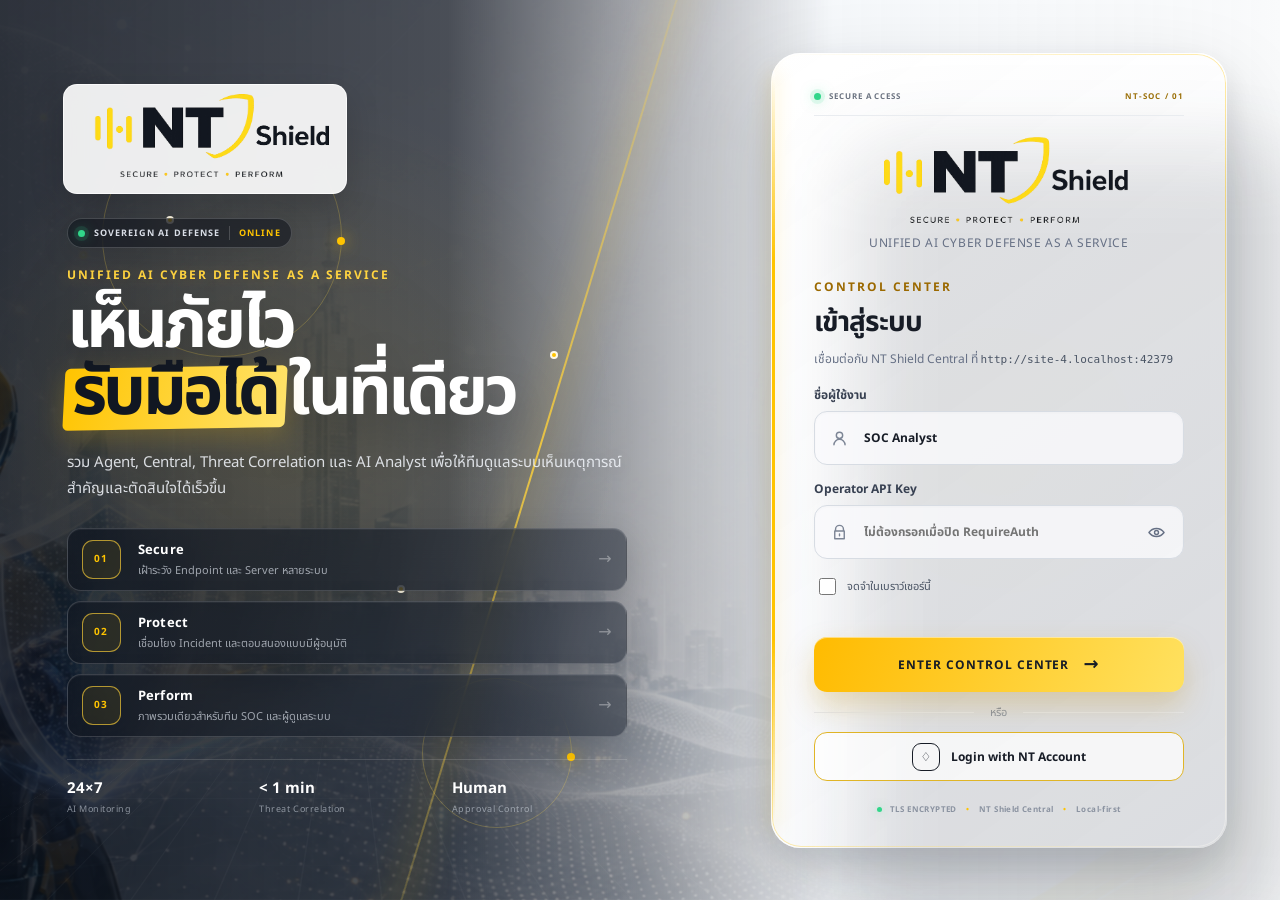
==== commit 570c2c9d: "fix: add protected asset IP column" ====
--- a/src/NTShield.Server/wwwroot/index.html
+++ b/src/NTShield.Server/wwwroot/index.html
@@ -201,7 +201,7 @@
 
       <section class="page" data-page="assets" aria-labelledby="assetsTitle">
         <div class="page-heading"><div><p class="eyebrow">PROTECT</p><h1 id="assetsTitle">Protected Assets</h1><p>Agent ที่ลงทะเบียนกับ Central</p></div><span id="assetPageCount" class="count-pill">0 assets</span></div>
-        <article class="card table-card"><div class="table-toolbar"><input id="assetSearch" type="search" placeholder="ค้นหา hostname, platform หรือ agent ID"><span id="onlineSummary">0 online</span></div><div class="table-scroll"><table><thead><tr><th>Status</th><th>Host</th><th>Platform</th><th>Version</th><th>Last seen</th></tr></thead><tbody id="assetTable"></tbody></table></div></article>
+        <article class="card table-card"><div class="table-toolbar"><input id="assetSearch" type="search" placeholder="ค้นหา hostname, IP, platform หรือ agent ID"><span id="onlineSummary">0 online</span></div><div class="table-scroll"><table><thead><tr><th>Status</th><th>Host</th><th>IP</th><th>Platform</th><th>Version</th><th>Last seen</th></tr></thead><tbody id="assetTable"></tbody></table></div></article>
       </section>
 
       <section class="page" data-page="topology" aria-labelledby="topologyTitle">
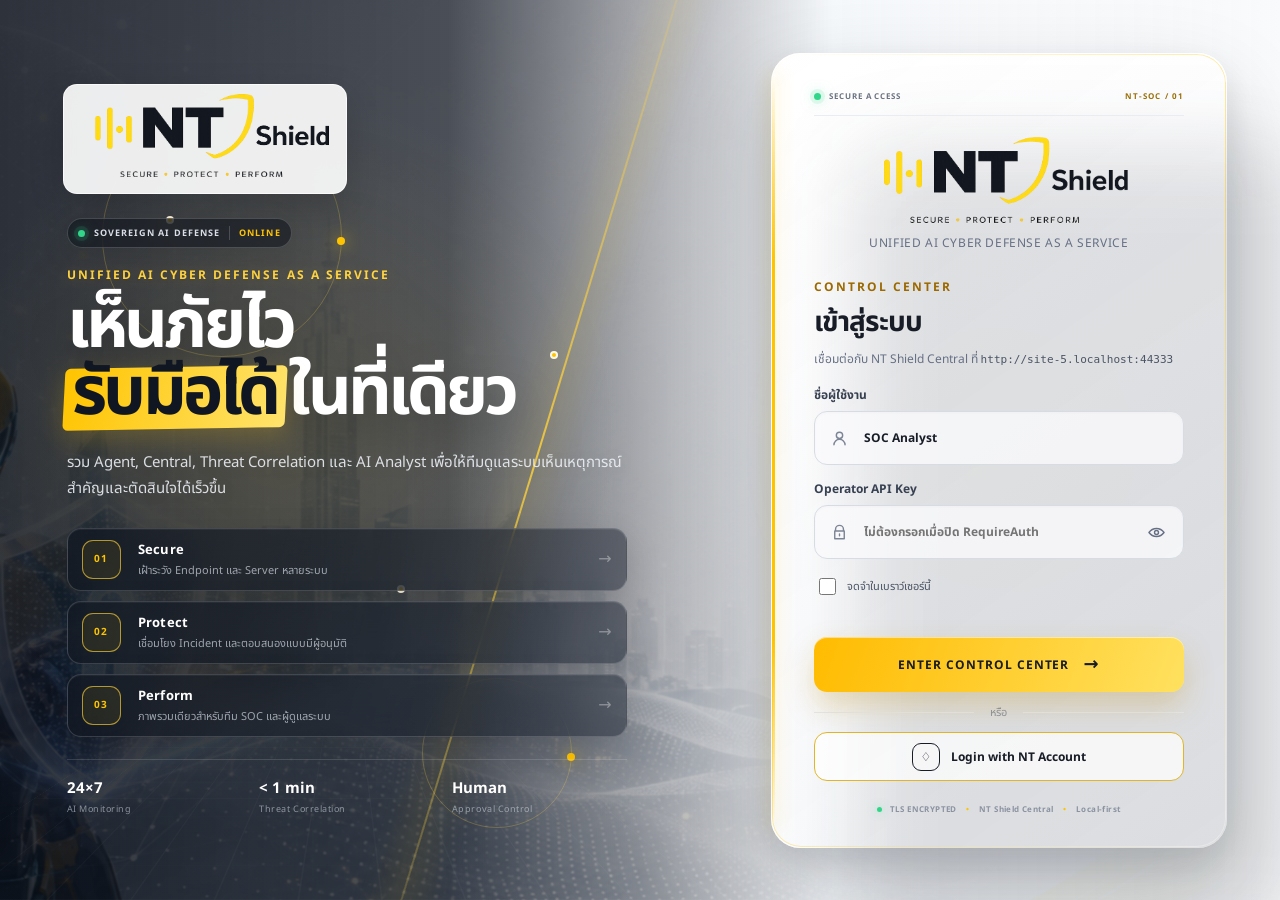
==== commit aa8d4e98: "merge: add Central LLM gateway with topology dashboard" ====
--- a/src/NTShield.Server/wwwroot/index.html
+++ b/src/NTShield.Server/wwwroot/index.html
@@ -86,6 +86,7 @@
         <button data-nav="assets">Assets</button>
         <button data-nav="topology">Topology</button>
         <button data-nav="analyst">AI Analyst</button>
+        <button data-nav="llm">LLM Gateway</button>
       </nav>
       <div class="operator">
         <span id="connectionDot" class="live-dot"></span>
@@ -103,6 +104,7 @@
         <button data-nav="assets"><span>▣</span> Assets</button>
         <button data-nav="topology"><span>⌘</span> Topology</button>
         <button data-nav="analyst"><span>AI</span> AI Analyst</button>
+        <button data-nav="llm"><span>↔</span> LLM Gateway</button>
         <button data-nav="settings"><span>⚙</span> Settings</button>
       </nav>
       <section class="sidebar-guardian" aria-label="system status">
@@ -284,6 +286,42 @@
         <div class="analyst-layout"><article class="card ai-summary"><div class="ai-orb">AI</div><h2>สิ่งที่ควรทำตอนนี้</h2><ul id="analystPageInsights"><li>กำลังประเมินข้อมูล…</li></ul></article><article class="card guardrail-card"><h2>ขอบเขตความปลอดภัย</h2><p>AI Analyst วิเคราะห์และเสนอแนวทาง แต่ไม่สั่ง block IP, isolate host, stop service หรือ kill process โดยไม่มีขั้นตอนอนุมัติของ Operator</p><div class="guardrail-flow"><span>Telemetry</span><b>→</b><span>AI Analysis</span><b>→</b><span>Operator Approval</span><b>→</b><span>Agent Action</span></div></article></div>
       </section>
 
+      <section class="page" data-page="llm" aria-labelledby="llmTitle">
+        <div class="page-heading">
+          <div><p class="eyebrow">SECURE MODEL ACCESS</p><h1 id="llmTitle">LLM Gateway</h1><p>Agent ใช้ token กับ Central แล้ว Central จึงส่งต่อไปยังเครื่อง LLM จริง</p></div>
+          <span id="llmGatewayBadge" class="count-pill"><i class="live-dot offline"></i> กำลังตรวจสอบ</span>
+        </div>
+
+        <div class="llm-overview-grid">
+          <article class="card llm-route-card">
+            <div class="card-title"><h2>Proxy route</h2><span id="llmActiveTokens">0 active tokens</span></div>
+            <div class="route-diagram">
+              <div class="route-node"><span>01</span><strong>Agent</strong><small>Bearer token</small></div>
+              <b>→</b>
+              <div class="route-node central"><span>02</span><strong>NT Shield Central</strong><small id="llmProxyUrl">/api/v1/llm/v1</small></div>
+              <b>→</b>
+              <div class="route-node upstream"><span>03</span><strong>LLM server</strong><small id="llmUpstreamUrl">ยังไม่ตั้งค่า</small></div>
+            </div>
+            <div class="llm-facts"><span>Model <b id="llmModel">—</b></span><span>Upstream <b id="llmUpstreamState">ยังไม่ทดสอบ</b></span></div>
+            <button id="llmTestButton" class="button-secondary" type="button">ทดสอบ upstream</button>
+            <p class="form-note">Upstream API key จะอยู่เฉพาะบน Central ไม่ถูกส่งให้ Agent และไม่แสดงในหน้านี้</p>
+          </article>
+
+          <form id="llmTokenForm" class="card llm-create-card">
+            <div class="card-title"><h2>ออก token ใหม่</h2><span>แสดงครั้งเดียว</span></div>
+            <label>ชื่อ token<input id="llmTokenName" maxlength="120" placeholder="เช่น Linux SOC Agent" required></label>
+            <label>อายุการใช้งาน (วัน)<input id="llmTokenExpiry" type="number" min="1" max="3650" value="90" required></label>
+            <button class="button-primary" type="submit">สร้าง LLM token</button>
+            <p class="form-note">เก็บ token ให้ปลอดภัย ระบบจะเก็บเฉพาะ hash และจะไม่สามารถดู plaintext ซ้ำได้</p>
+          </form>
+        </div>
+
+        <article class="card table-card llm-token-card">
+          <div class="table-toolbar"><div><strong>Tokens ที่ออกให้ Agent</strong><small>ใช้ Authorization: Bearer &lt;token&gt;</small></div><span id="llmTokenTableState">กำลังโหลด…</span></div>
+          <div class="table-scroll"><table><thead><tr><th>ชื่อ</th><th>Token</th><th>สถานะ</th><th>สร้างเมื่อ</th><th>หมดอายุ</th><th>ใช้แล้ว</th><th></th></tr></thead><tbody id="llmTokenTable"></tbody></table></div>
+        </article>
+      </section>
+
       <section class="page" data-page="settings" aria-labelledby="settingsTitle">
         <div class="page-heading"><div><p class="eyebrow">CONFIGURE</p><h1 id="settingsTitle">Settings</h1><p>การเชื่อมต่อของ Control Center</p></div></div>
         <article class="card settings-card"><h2>Central connection</h2><label>Central URL<input id="settingsOrigin" disabled></label><label>Operator API Key<input id="settingsApiKey" type="password" placeholder="ใส่ Key ใหม่"></label><label class="checkbox-row"><input id="settingsRemember" type="checkbox"> จดจำ Key ในเบราว์เซอร์นี้</label><div><button id="saveSettings" class="button-primary">บันทึกและเชื่อมต่อใหม่</button></div><p>Key ถูกส่งไปยัง Central ผ่าน HTTPS header และเก็บเฉพาะใน session storage เว้นแต่เลือก “จดจำ”</p></article>
@@ -297,6 +335,17 @@
     </aside>
   </div>
 
+  <div id="llmTokenReveal" class="token-reveal" hidden>
+    <div class="token-reveal-card" role="dialog" aria-modal="true" aria-labelledby="llmTokenRevealTitle">
+      <button id="llmTokenClose" class="token-close" type="button" aria-label="ปิด">×</button>
+      <p class="eyebrow">TOKEN CREATED</p>
+      <h2 id="llmTokenRevealTitle">คัดลอก token นี้ตอนนี้</h2>
+      <p>ระบบจะไม่แสดง plaintext นี้อีกหลังจากปิดหน้าต่าง</p>
+      <code id="llmTokenPlaintext"></code>
+      <button id="llmTokenCopy" class="button-primary" type="button">คัดลอก token</button>
+    </div>
+  </div>
+
   <div id="toast" class="toast" role="status" aria-live="polite"></div>
   <script src="topology.js" defer></script>
   <script src="defense-map.js" defer></script>
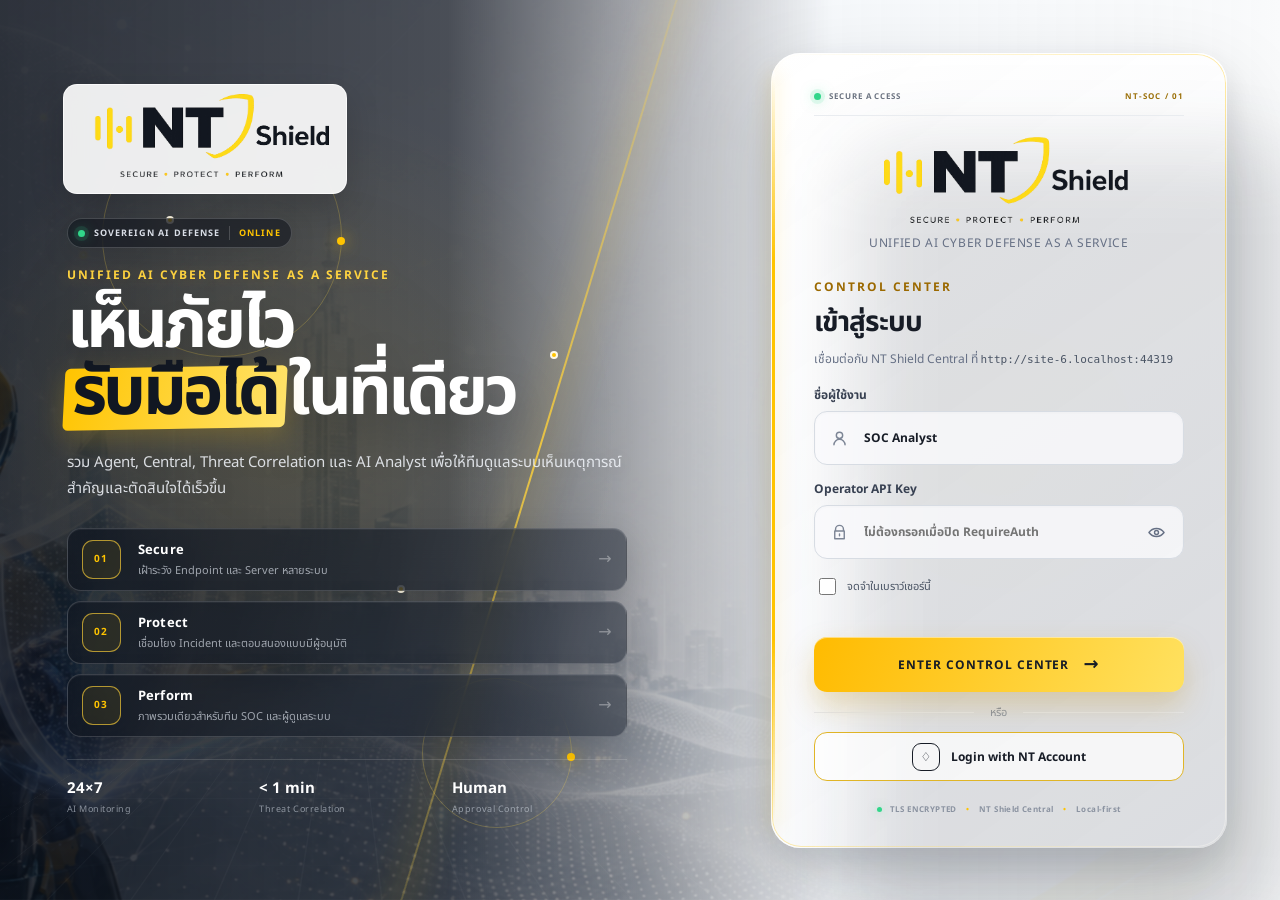
==== commit 9cc25985: "feat: expand AI analyst and threat investigations" ====
--- a/src/NTShield.Server/wwwroot/index.html
+++ b/src/NTShield.Server/wwwroot/index.html
@@ -8,9 +8,11 @@
   <title>NT Shield Control Center</title>
   <link rel="icon" type="image/svg+xml" href="assets/ntshield-app-icon.svg">
   <link rel="stylesheet" href="assets/fonts/fonts.css">
-  <link rel="stylesheet" href="styles.css">
+  <link rel="stylesheet" href="styles.css?v=20260807-ai-investigator-1">
   <link rel="stylesheet" href="topology.css">
-  <link rel="stylesheet" href="defense-map.css">
+  <link rel="stylesheet" href="defense-map.css?v=20260807-moving-ip-labels">
+  <link rel="stylesheet" href="tenant-report.css?v=20260807-tenant-report">
+  <link rel="stylesheet" href="threat-campaign.css?v=20260807-threat-timeline-1">
 </head>
 <body>
   <div id="loginView" class="login-shell">
@@ -85,10 +87,13 @@
         <button data-nav="threats">Threats</button>
         <button data-nav="assets">Assets</button>
         <button data-nav="topology">Topology</button>
+        <button data-nav="customers">Customers</button>
+        <button data-nav="reports">Reports</button>
         <button data-nav="analyst">AI Analyst</button>
         <button data-nav="llm">LLM Gateway</button>
       </nav>
       <div class="operator">
+        <label class="tenant-switcher"><span>Customer</span><select id="globalTenantSelect"><option value="default">Default customer</option></select></label>
         <span id="connectionDot" class="live-dot"></span>
         <div><small>Welcome,</small><strong id="operatorName">SOC Analyst</strong></div>
         <button id="refreshButton" class="icon-button" aria-label="รีเฟรชข้อมูล">↻</button>
@@ -103,6 +108,8 @@
         <button data-nav="threats"><span>⌁</span> Threats</button>
         <button data-nav="assets"><span>▣</span> Assets</button>
         <button data-nav="topology"><span>⌘</span> Topology</button>
+        <button data-nav="customers"><span>◫</span> Customers</button>
+        <button data-nav="reports"><span>▤</span> Reports</button>
         <button data-nav="analyst"><span>AI</span> AI Analyst</button>
         <button data-nav="llm"><span>↔</span> LLM Gateway</button>
         <button data-nav="settings"><span>⚙</span> Settings</button>
@@ -145,11 +152,16 @@
           </article>
 
           <div class="defense-globe-wrap" aria-label="Animated global threat and defense map">
+            <div class="defense-map-heading">
+              <span><i></i> LIVE INCIDENT MAP</span>
+              <small>Resolving attack-source countries…</small>
+            </div>
+            <div id="defenseIncidentPins" aria-label="GeoIP-positioned attack source IP addresses"></div>
             <canvas id="defenseGlobeCanvas"></canvas>
-            <div class="defense-core" aria-hidden="true"><span></span><img src="assets/ntshield-app-icon.svg" alt=""><i></i></div>
             <div class="defense-agent agent-one"><i>AI</i><span><b>AI DEFENSE AGENT</b><small>Monitoring</small></span></div>
             <div class="defense-agent agent-two"><i>AI</i><span><b>AI DEFENSE AGENT</b><small>Correlating</small></span></div>
             <div class="defense-agent agent-three"><i>AI</i><span><b>AI DEFENSE AGENT</b><small>Protected</small></span></div>
+            <small class="defense-geo-attribution">Natural Earth countries • GeoIP locations are approximate</small>
           </div>
 
           <article class="defense-panel defense-network-panel">
@@ -163,7 +175,7 @@
             </ul>
           </article>
 
-          <article class="defense-panel threat-map-panel">
+          <article class="defense-panel threat-map-panel dashboard-link-panel" data-dashboard-link="threats" tabindex="0" role="button" aria-label="เปิดหน้า Threats">
             <div class="defense-panel-title"><h2>THREAT MAP OVERVIEW</h2><span class="muted">• REAL-TIME</span></div>
             <div id="defenseMiniMap" class="defense-mini-map" aria-label="Threat distribution overview">
               <svg viewBox="0 0 360 155" aria-hidden="true"><path d="M13 55 35 36l42 2 18 17-9 17-23 4-9 25-19-8-8-22-16-5Zm78 64 20 10 10 19-9 30-13 16-8-25 5-25Zm66-73 21-13 31 3 12 12-9 12-22-4-13 15-17-8Zm35 26 23-2 19 17-4 34-18 31-18-22-9-35Zm47-25 41-11 44 7 24 24-18 9-28-7-15 14-26-4-18-18Zm70 52 18 4 12 16-17 11-19-8Z"/></svg>
@@ -172,8 +184,8 @@
             <div class="map-legend"><span><i class="critical"></i>High Risk</span><span><i class="medium"></i>Medium</span><span><i class="low"></i>Low</span><span><i></i>Monitored</span></div>
           </article>
 
-          <article class="defense-panel defense-status-panel">
-            <div class="defense-panel-title"><h2>AI DEFENSE STATUS <span>• PROTECTED</span></h2><small id="defenseLastUpdated">Waiting for telemetry</small></div>
+          <article class="defense-panel defense-status-panel dashboard-link-panel" data-dashboard-link="incidents" tabindex="0" role="button" aria-label="เปิดหน้า Incidents">
+            <div class="defense-panel-title"><h2>AI DEFENSE STATUS <span id="defenseStatusLabel">• PROTECTED</span></h2><small id="defenseLastUpdated">Waiting for telemetry</small></div>
             <div class="defense-status-grid">
               <span><i>✓</i><b>Network</b><small id="statusNetwork">Secure</small></span>
               <span><i>✓</i><b>Endpoints</b><small id="statusEndpoints">Secure</small></span>
@@ -183,22 +195,62 @@
             </div>
           </article>
 
-          <article class="defense-panel defense-impact-panel">
+          <article class="defense-panel defense-impact-panel dashboard-link-panel" data-dashboard-link="reports" tabindex="0" role="button" aria-label="เปิดหน้า Reports">
             <div class="defense-panel-title"><h2>DEFENSE IMPACT</h2><span><i></i> LIVE</span></div>
             <svg id="defenseImpactChart" viewBox="0 0 300 125" preserveAspectRatio="none" aria-label="Seven day defense impact"><defs><linearGradient id="defenseImpactFill" x1="0" y1="0" x2="0" y2="1"><stop offset="0" stop-color="#ffc400" stop-opacity=".28"/><stop offset="1" stop-color="#ffc400" stop-opacity="0"/></linearGradient></defs><path id="defenseImpactArea" d="M0 115 L300 115 Z"/><polyline id="defenseImpactLine" points="0,115 300,115"/><g id="defenseImpactDots"></g></svg>
-            <div class="defense-impact-score"><b id="defenseNeutralized">100%</b><span>Threats Assessed<br>Last 7 Days</span></div>
+            <div class="defense-impact-score"><b id="defenseNeutralized">100%</b><span>Current Defense<br>Score</span></div>
           </article>
         </div>
       </section>
 
       <section class="page" data-page="incidents" aria-labelledby="incidentsTitle">
         <div class="page-heading"><div><p class="eyebrow">INVESTIGATE</p><h1 id="incidentsTitle">Incidents</h1><p>เหตุการณ์ที่ Central เชื่อมโยงจากหลาย Agent</p></div><span id="incidentPageCount" class="count-pill">0 incidents</span></div>
-        <article class="card table-card"><div class="table-toolbar"><input id="incidentSearch" type="search" placeholder="ค้นหา Incident, host, IP หรือ user"><select id="severityFilter"><option value="">ทุกระดับ</option><option>Critical</option><option>High</option><option>Medium</option><option>Low</option></select></div><div class="table-scroll"><table><thead><tr><th>Severity</th><th>Incident</th><th>Source</th><th>Destination</th><th>Time</th></tr></thead><tbody id="incidentTable"></tbody></table></div></article>
+        <article class="card table-card"><div class="table-toolbar"><input id="incidentSearch" type="search" placeholder="ค้นหา Incident, host, IP หรือ user"><select id="severityFilter"><option value="">ทุกระดับ</option><option>Critical</option><option>High</option><option>Medium</option><option>Low</option></select></div><div class="table-scroll"><table><thead><tr><th>Severity</th><th>Incident</th><th>Source IP / Host</th><th>Destination IP / Host</th><th>Time</th></tr></thead><tbody id="incidentTable"></tbody></table></div></article>
       </section>
 
       <section class="page" data-page="threats" aria-labelledby="threatsTitle">
-        <div class="page-heading"><div><p class="eyebrow">CORRELATE</p><h1 id="threatsTitle">Threat Campaigns</h1><p>เส้นทางและรูปแบบการโจมตีข้ามเครื่อง</p></div><span id="threatPageCount" class="count-pill">0 threats</span></div>
-        <div id="threatCards" class="collection-grid empty-state">ยังไม่มี Threat Campaign</div>
+        <div class="page-heading threat-campaign-heading">
+          <div><p class="eyebrow">CORRELATE</p><h1 id="threatsTitle">Threat Campaigns</h1><p>เส้นทางและรูปแบบการโจมตีข้ามเครื่อง</p></div>
+          <div class="threat-heading-actions">
+            <label class="compact-field"><span>Tenant</span><span id="threatTenantName" class="threat-tenant-name">Default customer</span></label>
+            <label class="compact-field"><span>Window</span><select id="threatTimeWindow"><option value="24">Last 24 hours</option><option value="72">Last 3 days</option><option value="168">Last 7 days</option></select></label>
+            <button id="threatRefresh" class="button-secondary" type="button"><span aria-hidden="true">↻</span> Refresh</button>
+            <span id="threatPageCount" class="count-pill">0 threats</span>
+          </div>
+        </div>
+
+        <div class="threat-campaign-layout">
+          <aside class="card threat-campaign-rail" aria-label="Threat campaign list">
+            <div class="threat-rail-header"><div><span class="section-kicker">CAMPAIGNS</span><h2>Active correlation</h2></div><span id="threatActiveCount" class="threat-active-dot"><i></i> Live</span></div>
+            <div class="threat-rail-tools"><label class="sr-only" for="threatFilter">Filter campaigns</label><select id="threatFilter"><option value="">All campaigns</option><option value="critical">Critical</option><option value="high">High</option><option value="medium">Medium</option><option value="low">Low</option></select><label class="sr-only" for="threatSort">Sort campaigns</label><select id="threatSort"><option value="recent">Last seen</option><option value="risk">Risk score</option></select></div>
+            <div id="threatCampaignList" class="threat-campaign-list"></div>
+            <div class="threat-rail-footer"><span id="threatRailSummary">0 campaigns</span><span>Central correlation</span></div>
+          </aside>
+
+          <section class="card threat-path-panel" aria-labelledby="threatPathTitle">
+            <div class="threat-path-header"><div><div class="threat-path-label"><span class="live-dot"></span> SELECTED CAMPAIGN</div><h2 id="threatPathTitle">Select a campaign</h2><p id="threatPathMeta">เลือก Campaign เพื่อดูเส้นทางโจมตีที่ Central เชื่อมโยงได้</p></div><div class="threat-path-actions"><span id="threatPathStatus" class="threat-status-chip">Waiting</span><button id="threatFitPath" class="icon-button" type="button" aria-label="Fit attack path">⌗</button></div></div>
+            <div id="threatGraphViewport" class="threat-graph-viewport">
+              <div class="threat-graph-toolbar"><span><i class="graph-legend-dot observed"></i> Observed</span><span><i class="graph-legend-line inferred"></i> Inferred</span><span id="threatEvidenceSummary"><i class="graph-legend-dot evidence"></i> Evidence 0</span></div>
+              <div id="threatGraphEmpty" class="threat-graph-empty" hidden><div class="threat-empty-mark">⌁</div><h3>ยังไม่มีเส้นทางที่เชื่อมโยงได้</h3><p>เมื่อ Central พบความสัมพันธ์ข้าม Host จะแสดง Attack Path และหลักฐานในพื้นที่นี้</p></div>
+              <div id="threatGraphStage" class="threat-graph-stage" hidden>
+                <svg id="threatGraphLines" class="threat-graph-lines" viewBox="0 0 1000 300" preserveAspectRatio="none" aria-hidden="true"><defs><marker id="threatArrow" markerWidth="8" markerHeight="8" refX="7" refY="4" orient="auto"><path d="M0,0 L8,4 L0,8 Z" fill="#ad7b00"></path></marker></defs><g id="threatGraphLineGroup"></g></svg>
+                <div id="threatGraphNodes" class="threat-graph-nodes"></div>
+              </div>
+            </div>
+            <div id="threatCampaignSummary" class="threat-campaign-summary" hidden></div>
+          </section>
+
+          <aside class="card threat-inspector" aria-label="Campaign inspector">
+            <div class="threat-inspector-header"><div><span class="section-kicker">CAMPAIGN FACTS</span><h2>Investigation context</h2></div><span id="threatInspectorRisk" class="severity-badge high">—</span></div>
+            <div id="threatInspectorBody" class="threat-inspector-body"><div class="threat-inspector-empty">เลือก Campaign เพื่อดู Context, IP, Host และ User ที่เกี่ยวข้อง</div></div>
+          </aside>
+        </div>
+
+        <section class="card threat-timeline-panel" aria-labelledby="threatTimelineTitle">
+          <div class="threat-timeline-header"><div><span class="section-kicker">CORRELATION TIMELINE</span><h2 id="threatTimelineTitle">Campaign timeline</h2></div><span id="threatTimelineWindow">UTC window —</span></div>
+          <div id="threatTimelineExplain" class="threat-timeline-explainer" hidden></div>
+          <div id="threatTimeline" class="threat-timeline"><div class="threat-timeline-empty">เลือก Campaign เพื่อดู event sequence</div></div>
+        </section>
       </section>
 
       <section class="page" data-page="assets" aria-labelledby="assetsTitle">
@@ -210,7 +262,7 @@
         <div class="page-heading topology-heading">
           <div><p class="eyebrow">MAP &amp; AUTOMATE</p><h1 id="topologyTitle">Infrastructure Canvas</h1><p>วางระบบลูกค้าเป็นภาพเดียว แล้วผูก telemetry กับ detection workflow</p></div>
           <div class="topology-heading-actions">
-            <label class="compact-field"><span>Tenant</span><input id="topologyTenant" value="default" maxlength="128" spellcheck="false"></label>
+            <label class="compact-field"><span>Tenant</span><select id="topologyTenant"><option value="default">Default customer</option></select></label>
             <label class="compact-field"><span>Map name</span><input id="topologyName" value="Infrastructure map" maxlength="200"></label>
             <label class="compact-field"><span>Map</span><select id="topologySelect"><option value="">กำลังโหลด…</option></select></label>
             <button id="newTopology" class="button-secondary" type="button">+ New map</button>
@@ -281,9 +333,122 @@
         </div>
       </section>
 
+      <section class="page" data-page="customers" aria-labelledby="customersTitle">
+        <div class="page-heading customer-page-heading">
+          <div><p class="eyebrow">MULTI-TENANT CONTROL</p><h1 id="customersTitle">Customer Workspaces</h1><p>แยก Agent, Telemetry, Incident, Topology และ Report ตามลูกค้า</p></div>
+          <div class="heading-actions"><span id="customerPageCount" class="count-pill">0 customers</span><button id="newCustomerButton" class="button-primary" type="button">+ เพิ่มลูกค้า</button></div>
+        </div>
+        <div class="customer-workbench">
+          <article class="card customer-list-card">
+            <div class="table-toolbar"><input id="customerSearch" type="search" placeholder="ค้นหาชื่อลูกค้า, tenant, plan"><span id="customerListState">กำลังโหลด…</span></div>
+            <div class="table-scroll"><table><thead><tr><th>Customer</th><th>Tenant ID</th><th>Plan</th><th>Status</th><th>Agents</th><th>Updated</th></tr></thead><tbody id="customerTable"></tbody></table></div>
+          </article>
+          <aside class="customer-side-stack">
+            <form id="customerForm" class="card customer-form">
+              <div class="card-title"><h2 id="customerFormTitle">เพิ่มลูกค้า</h2><span>Customer registry</span></div>
+              <label>Tenant ID<input id="customerTenantId" maxlength="128" placeholder="acme-th" required></label>
+              <label>Display name<input id="customerName" maxlength="200" placeholder="ACME Thailand" required></label>
+              <label>Legal name<input id="customerLegalName" maxlength="240"></label>
+              <div class="customer-form-grid"><label>Plan<select id="customerPlan"><option value="trial">Trial</option><option value="standard" selected>Standard</option><option value="enterprise">Enterprise</option><option value="managed">Managed SOC</option></select></label><label>Status<select id="customerStatus"><option value="onboarding">Onboarding</option><option value="active" selected>Active</option><option value="suspended">Suspended</option></select></label></div>
+              <div class="customer-form-grid"><label>Contact<input id="customerContactName" maxlength="160"></label><label>Email<input id="customerContactEmail" type="email" maxlength="254"></label></div>
+              <label>Notes<textarea id="customerNotes" rows="3" maxlength="4000"></textarea></label>
+              <button class="button-primary" type="submit">บันทึกลูกค้า</button>
+            </form>
+            <article class="card customer-agent-card">
+              <div class="card-title"><h2>Agent ownership</h2><span id="customerAgentState">เลือกลูกค้าก่อน</span></div>
+              <p>ย้าย Agent เข้าลูกค้าที่เลือก ข้อมูลย้อนหลังของ Agent จะถูกมองผ่าน Tenant นี้</p>
+              <div id="customerAgentList" class="customer-agent-list"></div>
+            </article>
+          </aside>
+        </div>
+      </section>
+
+      <section class="page" data-page="reports" aria-labelledby="reportsTitle">
+        <div class="page-heading report-page-heading">
+          <div><p class="eyebrow">CUSTOMER DELIVERABLES</p><h1 id="reportsTitle">Security Reports</h1><p>สรุปผลจาก Telemetry จริงของ Tenant ที่เลือก พร้อม Print/PDF และ CSV</p></div>
+          <span id="reportTenantBadge" class="count-pill">default</span>
+        </div>
+        <div class="report-workbench">
+          <aside class="report-side-stack">
+            <form id="reportForm" class="card report-form">
+              <div class="card-title"><h2>Generate report</h2><span>Tenant scoped</span></div>
+              <label>Report title<input id="reportTitle" maxlength="200" placeholder="Monthly Security Report"></label>
+              <div class="customer-form-grid"><label>From<input id="reportStart" type="date" required></label><label>To<input id="reportEnd" type="date" required></label></div>
+              <button id="generateReportButton" class="button-primary" type="submit">สร้าง Report</button>
+            </form>
+            <article class="card report-history-card">
+              <div class="card-title"><h2>Report history</h2><span id="reportHistoryState">0 reports</span></div>
+              <div id="reportHistory" class="report-history"></div>
+            </article>
+          </aside>
+          <article class="card report-preview-card">
+            <div class="report-preview-toolbar"><div><p class="eyebrow">REPORT PREVIEW</p><h2 id="reportPreviewTitle">ยังไม่มี Report</h2></div><div><button id="reportCsvButton" class="button-secondary" type="button" disabled>Download CSV</button><button id="reportPrintButton" class="button-primary" type="button" disabled>Print / Save PDF</button></div></div>
+            <div id="reportPreview" class="report-preview-empty"><span>▤</span><strong>สร้างหรือเลือก Report</strong><small>ข้อมูลทุกส่วนจะถูกกรองตาม Customer ที่เลือกอยู่ด้านบน</small></div>
+          </article>
+        </div>
+      </section>
+
       <section class="page" data-page="analyst" aria-labelledby="analystTitle">
-        <div class="page-heading"><div><p class="eyebrow">EXPLAINABLE AI</p><h1 id="analystTitle">NT Shield AI Analyst</h1><p>คำแนะนำจากข้อมูลจริง โดยยังให้คนอนุมัติการตอบสนอง</p></div><span class="count-pill">Human-in-the-loop</span></div>
-        <div class="analyst-layout"><article class="card ai-summary"><div class="ai-orb">AI</div><h2>สิ่งที่ควรทำตอนนี้</h2><ul id="analystPageInsights"><li>กำลังประเมินข้อมูล…</li></ul></article><article class="card guardrail-card"><h2>ขอบเขตความปลอดภัย</h2><p>AI Analyst วิเคราะห์และเสนอแนวทาง แต่ไม่สั่ง block IP, isolate host, stop service หรือ kill process โดยไม่มีขั้นตอนอนุมัติของ Operator</p><div class="guardrail-flow"><span>Telemetry</span><b>→</b><span>AI Analysis</span><b>→</b><span>Operator Approval</span><b>→</b><span>Agent Action</span></div></article></div>
+        <div class="page-heading analyst-page-heading"><div><p class="eyebrow">EXPLAINABLE AI · INVESTIGATION WORKBENCH</p><h1 id="analystTitle">NT Shield AI Analyst</h1><p>AI สืบสวนจากหลักฐานจริง อธิบายทุกข้อสรุป และส่งการตอบสนองให้คนอนุมัติ</p></div><div class="analyst-heading-actions"><span class="count-pill"><i class="live-dot"></i> Human-in-the-loop</span><button id="analystAnalyzeButton" class="button-primary analyst-primary-action" type="button">ให้ AI สืบสวนคดีนี้</button></div></div>
+
+        <section class="card analyst-command-center" aria-label="สถานะการสืบสวนของ AI">
+          <div class="analyst-agent-intro"><span class="analyst-agent-mark">NT/AI</span><div><p class="eyebrow">ACTIVE INVESTIGATOR</p><h2 id="analystMissionTitle">AI พร้อมเริ่มสืบสวน</h2><p id="analystMissionCopy">เลือก Incident แล้วระบบจะเชื่อมเหตุการณ์ ทดสอบสมมติฐาน และจัดลำดับสิ่งที่ควรทำต่อ</p></div></div>
+          <div class="analyst-investigation-flow" aria-label="AI investigation stages">
+            <span data-analyst-stage="observe"><b>01</b><strong>Observe</strong><small>รวบรวมหลักฐาน</small></span>
+            <span data-analyst-stage="correlate"><b>02</b><strong>Correlate</strong><small>เชื่อมเหตุการณ์</small></span>
+            <span data-analyst-stage="hypothesize"><b>03</b><strong>Hypothesize</strong><small>ทดสอบคำอธิบาย</small></span>
+            <span data-analyst-stage="recommend"><b>04</b><strong>Recommend</strong><small>เสนอสิ่งที่ควรทำ</small></span>
+            <span data-analyst-stage="approve"><b>05</b><strong>Human approval</strong><small>รอผู้ปฏิบัติงาน</small></span>
+          </div>
+          <div class="analyst-control-boundary"><small>AUTONOMY BOUNDARY</small><strong>Explain & recommend</strong><span>AI ไม่มีสิทธิ์เปลี่ยนระบบเอง</span></div>
+        </section>
+
+        <div class="analyst-kpis" aria-label="AI Analyst status">
+          <article class="card analyst-kpi"><span class="kpi-icon">◎</span><div><small>Incidents ที่วิเคราะห์</small><b id="analystAnalyzedCount">0</b></div></article>
+          <article class="card analyst-kpi"><span class="kpi-icon amber">!</span><div><small>คำแนะนำรออนุมัติ</small><b id="analystApprovalCount">0</b></div></article>
+          <article class="card analyst-kpi"><span class="kpi-icon blue">⌁</span><div><small>Evidence ที่อ้างอิงได้</small><b id="analystEvidenceCount">0</b></div></article>
+          <article class="card analyst-kpi analyst-safety-kpi"><span class="kpi-icon green">✓</span><div><small>สิทธิ์ของ AI</small><b>Read-only</b></div><span class="kpi-note">ไม่สามารถสั่งระบบเอง</span></article>
+        </div>
+
+        <div class="analyst-workbench">
+          <aside class="card analyst-inbox">
+            <div class="card-title"><h2>Incident queue</h2><span id="analystQueueCount">0 รายการ</span></div>
+            <div class="analyst-filter-row"><input id="analystSearch" type="search" placeholder="ค้นหา Incident, host, IP"><select id="analystSeverityFilter"><option value="">ทุกระดับ</option><option>Critical</option><option>High</option><option>Medium</option><option>Low</option></select></div>
+            <div id="analystIncidentList" class="analyst-incident-list"></div>
+          </aside>
+
+          <div class="analyst-main">
+            <article class="card analyst-verdict-card">
+              <div class="analyst-verdict-head"><div><p class="eyebrow">AI CASE HYPOTHESIS · EVIDENCE-GROUNDED</p><h2 id="analystVerdictTitle">เลือก Incident เพื่อเริ่มวิเคราะห์</h2><p id="analystVerdictSubtitle">ระบบจะแสดงข้อสรุปจาก Telemetry ที่ตรวจพบจริง</p></div><div id="analystVerdictBadge" class="analyst-verdict-badge">รอข้อมูล</div></div>
+              <div class="analyst-verdict-grid"><div class="analyst-confidence"><div class="confidence-ring" id="analystConfidenceRing"><strong id="analystConfidenceValue">—</strong><small>confidence</small></div><div><b id="analystConfidenceBand">ยังไม่วิเคราะห์</b><span id="analystConfidenceReason">ไม่มี Incident ที่เลือก</span></div></div><div class="analyst-summary-copy"><span class="fact-label">SUMMARY</span><p id="analystSummary">เลือก Incident จากคิวด้านซ้ายเพื่อดูเหตุผลและ Attack Chain</p></div></div>
+              <div class="analyst-brief-grid" aria-label="AI investigation brief">
+                <div><span>AI FOCUS</span><b id="analystFocus">ยังไม่มีคดีที่เลือก</b><small id="analystFocusDetail">สิ่งที่ AI กำลังตรวจสอบ</small></div>
+                <div><span>EVIDENCE COVERAGE</span><b id="analystCoverage">0 citations / 0 gaps</b><small>หลักฐานที่อ้างย้อนกลับได้เทียบกับช่องว่าง</small></div>
+                <div class="next-step"><span>NEXT BEST STEP</span><b id="analystNextStep">รอ Incident</b><small id="analystNextStepReason">AI จะเสนอขั้นตอนที่ลดความไม่แน่นอนได้มากที่สุด</small></div>
+              </div>
+              <div class="analyst-verdict-meta"><span id="analystSourceBadge">Evidence engine</span><span id="analystWindow">Data window —</span><span id="analystModelState">AI tools: 0</span></div>
+            </article>
+
+            <article class="card analyst-copilot-card">
+              <div class="analyst-copilot-head"><div><p class="eyebrow">INVESTIGATION COPILOT</p><h2>ถาม AI เกี่ยวกับคดีนี้</h2><p>ทุกคำตอบผูกกับ verdict, evidence และช่องว่างของ Incident ที่เลือกอยู่</p></div><span id="analystAnswerGrounding">Grounded in 0 citations</span></div>
+              <div class="analyst-question-chips" aria-label="คำถามแนะนำ"><button type="button" data-analyst-question="evidence">หลักฐานอะไรยืนยัน?</button><button type="button" data-analyst-question="alternative">มีคำอธิบายอื่นไหม?</button><button type="button" data-analyst-question="missing">ยังขาดหลักฐานอะไร?</button><button type="button" data-analyst-question="action">ควรทำอะไรต่อ?</button></div>
+              <div id="analystInvestigationAnswer" class="analyst-investigation-answer" aria-live="polite"><span>AI CASE BRIEF</span><p>เลือก Incident เพื่อให้ AI อธิบายคดีจากหลักฐานที่มีอยู่</p><small>คำตอบจะไม่สั่งเปลี่ยนแปลงระบบโดยอัตโนมัติ</small></div>
+              <form id="analystQuestionForm" class="analyst-question-form"><label for="analystQuestionInput">ถามต่อจากข้อมูลคดี</label><div><input id="analystQuestionInput" maxlength="300" autocomplete="off" placeholder="เช่น เหตุใด confidence จึงยังต่ำ?"><button class="button-primary" type="submit">ถาม AI</button></div></form>
+            </article>
+
+            <div class="analyst-detail-grid">
+              <article class="card analyst-detail-card"><div class="card-title"><h2>AI reconstructed attack chain</h2><span id="analystChainCount">0 steps</span></div><div id="analystChain" class="analyst-chain"></div></article>
+              <article class="card analyst-detail-card"><div class="card-title"><h2>AI reasoning trace</h2><span>ข้อเท็จจริง → การอนุมาน</span></div><div id="analystSignals" class="analyst-signals"></div></article>
+            </div>
+
+            <div class="analyst-lower-grid">
+              <article class="card analyst-evidence-card"><div class="card-title"><h2>Evidence cited by AI</h2><span id="analystLedgerState">0 citations</span></div><div id="analystEvidence" class="analyst-evidence-list"></div></article>
+              <article class="card analyst-response-card"><div class="card-title"><h2>AI recommended response</h2><span><i class="approval-lock">⌑</i> Operator required</span></div><p class="response-intro">AI อธิบายเหตุผล ผลกระทบ และวิธีย้อนกลับให้ครบ แต่การ Block, Isolate หรือ Stop จะเกิดขึ้นเมื่อคนอนุมัติเท่านั้น</p><div id="analystRecommendations" class="analyst-recommendations"></div></article>
+            </div>
+
+            <div class="analyst-unknown-grid"><article class="card"><div class="card-title"><h2>Competing hypotheses</h2><span>AI ท้าทายข้อสรุปตัวเอง</span></div><div id="analystAlternatives" class="analyst-plain-list"></div></article><article class="card"><div class="card-title"><h2>Evidence gaps</h2><span>สิ่งที่ต้องหาเพิ่ม</span></div><div id="analystMissing" class="analyst-plain-list"></div></article></div>
+          </div>
+        </div>
       </section>
 
       <section class="page" data-page="llm" aria-labelledby="llmTitle">
@@ -348,7 +513,10 @@
 
   <div id="toast" class="toast" role="status" aria-live="polite"></div>
   <script src="topology.js" defer></script>
-  <script src="defense-map.js" defer></script>
-  <script src="app.js" defer></script>
+  <script src="tenant-report.js?v=20260807-tenant-report" defer></script>
+  <script src="vendor/d3.v7.min.js?v=7.9.0" defer></script>
+  <script src="vendor/topojson-client.min.js?v=3.1.0" defer></script>
+  <script src="defense-map.js?v=20260807-threat-events" defer></script>
+  <script src="app.js?v=20260807-ai-investigator-1" defer></script>
 </body>
 </html>
--- a/src/NTShield.Server/wwwroot/styles.css
+++ b/src/NTShield.Server/wwwroot/styles.css
@@ -209,6 +209,9 @@
 .workspace { grid-column: 2; grid-row: 2; min-width: 0; padding: 22px; overflow: hidden; }
 .page { display: none; }
 .page.active { display: block; }
+.dashboard-link-panel { cursor: pointer; transition: border-color .18s ease, box-shadow .18s ease, transform .18s ease; }
+.dashboard-link-panel:hover { border-color: #e9b400; box-shadow: 0 12px 28px rgba(24, 35, 49, .12); transform: translateY(-1px); }
+.dashboard-link-panel:focus-visible { outline: 3px solid rgba(234, 180, 0, .42); outline-offset: 3px; }
 .page-heading { min-height: 60px; display: flex; justify-content: space-between; align-items: flex-start; gap: 20px; margin: 0 2px 18px; }
 .page-heading .eyebrow { margin: 0 0 4px; }
 .page-heading h1 { margin: 0; font-size: 25px; letter-spacing: -.025em; }
@@ -338,6 +341,89 @@
 .guardrail-flow { display: flex; align-items: center; flex-wrap: wrap; gap: 8px; margin-top: 30px; }.guardrail-flow span { padding: 10px 12px; background: #fff7d7; border: 1px solid #ffe27b; border-radius: 10px; font-size: 11px; font-weight: 800; }.guardrail-flow b { color: #a66f00; }
 .settings-card { max-width: 720px; display: grid; gap: 15px; }.settings-card h2 { margin: 0; }.settings-card label { display: grid; gap: 7px; font-size: 12px; font-weight: 750; }.settings-card input:not([type="checkbox"]) { height: 44px; padding: 0 12px; border: 1px solid var(--line); border-radius: 10px; }.settings-card p { color: var(--slate); font-size: 11px; line-height: 1.6; }
 .button-primary { border: 0; border-radius: 10px; padding: 11px 16px; background: var(--yellow); font-weight: 850; cursor: pointer; }
+.button-primary:disabled, .button-secondary:disabled, .table-action:disabled { opacity: .55; cursor: wait; }
+.button-secondary { border: 1px solid var(--line); border-radius: 10px; padding: 10px 14px; background: #fff; color: var(--gold-dark); font-size: 11px; font-weight: 850; cursor: pointer; }
+.button-secondary:hover { border-color: var(--yellow); background: #fffaf0; }
+.llm-overview-grid { display: grid; grid-template-columns: minmax(0, 1.55fr) minmax(280px, .85fr); gap: 14px; margin-bottom: 14px; }
+.llm-route-card, .llm-create-card { display: grid; gap: 15px; }
+.llm-route-card .card-title, .llm-create-card .card-title { margin-bottom: 2px; }
+.route-diagram { display: grid; grid-template-columns: minmax(90px, 1fr) auto minmax(135px, 1.35fr) auto minmax(90px, 1fr); align-items: center; gap: 10px; padding: 18px 0; }
+.route-diagram > b { color: var(--yellow); font-size: 20px; text-align: center; }
+.route-node { min-height: 92px; display: grid; align-content: center; gap: 3px; padding: 11px; border: 1px solid var(--line); border-radius: 13px; background: var(--cloud); }
+.route-node.central { border-color: #ffdf67; background: linear-gradient(145deg, #fff8dc, #fff); box-shadow: 0 8px 20px rgba(190,136,0,.09); }
+.route-node.upstream { background: #f0f6ff; border-color: #cfe0fb; }
+.route-node span { color: var(--gold-dark); font-size: 9px; font-weight: 900; letter-spacing: .08em; }.route-node strong { font-size: 12px; }.route-node small { color: var(--slate); font-size: 9px; overflow: hidden; text-overflow: ellipsis; white-space: nowrap; }
+.llm-facts { display: grid; grid-template-columns: 1fr 1fr; gap: 10px; padding: 12px 0; border-top: 1px solid var(--line); border-bottom: 1px solid var(--line); color: var(--slate); font-size: 11px; }.llm-facts span { display: grid; gap: 3px; }.llm-facts b { color: var(--ink); overflow: hidden; text-overflow: ellipsis; white-space: nowrap; }
+.llm-create-card label { display: grid; gap: 7px; color: #384152; font-size: 12px; font-weight: 750; }.llm-create-card input { height: 44px; padding: 0 12px; border: 1px solid var(--line); border-radius: 10px; outline: none; }.llm-create-card input:focus { border-color: var(--yellow); box-shadow: 0 0 0 3px rgba(255,196,0,.12); }
+.form-note { margin: 0; color: var(--slate); font-size: 10px; line-height: 1.6; }.llm-token-card .table-toolbar { justify-content: space-between; }.llm-token-card .table-toolbar > div { display: grid; gap: 3px; }.llm-token-card .table-toolbar small { color: var(--slate); font-size: 10px; }.llm-token-card .table-toolbar > span { color: var(--slate); }.token-prefix { font-family: ui-monospace, SFMono-Regular, Consolas, monospace; color: var(--gold-dark); font-size: 11px; }.table-action { border: 0; background: transparent; color: var(--red); font-size: 11px; font-weight: 850; cursor: pointer; }.table-action:hover { text-decoration: underline; }
+.token-reveal { position: fixed; inset: 0; z-index: 120; display: grid; place-items: center; padding: 20px; background: rgba(10,15,23,.58); backdrop-filter: blur(8px); }.token-reveal-card { position: relative; width: min(560px, 100%); display: grid; gap: 13px; padding: 28px; border: 1px solid #ffe27b; border-radius: 18px; background: #fff; box-shadow: var(--shadow); }.token-reveal-card .eyebrow { margin: 0; }.token-reveal-card h2 { margin: 0; }.token-reveal-card p:not(.eyebrow) { margin: 0; color: var(--slate); font-size: 12px; }.token-reveal-card code { display: block; overflow: auto; padding: 13px; border-radius: 9px; background: #171c26; color: #ffe27b; font: 11px/1.6 ui-monospace, SFMono-Regular, Consolas, monospace; user-select: all; }.token-close { position: absolute; top: 11px; right: 13px; width: 32px; height: 32px; border: 0; border-radius: 9px; background: var(--cloud); color: var(--slate); font-size: 20px; cursor: pointer; }
+
+/* Explainable AI Analyst */
+.analyst-page-heading { align-items: center; }
+.analyst-heading-actions { display: flex; align-items: center; gap: 10px; flex-wrap: wrap; justify-content: flex-end; }
+.analyst-heading-actions .count-pill { color: var(--green); }
+.analyst-primary-action { min-width: 172px; box-shadow: 0 10px 24px rgba(168,118,0,.18); }
+.analyst-command-center { display: grid; grid-template-columns: minmax(265px, 1.15fr) minmax(430px, 1.8fr) minmax(180px, .65fr); align-items: center; gap: 20px; margin-bottom: 14px; padding: 18px; border-color: #303845; background: #171c26; color: #fff; box-shadow: 0 14px 30px rgba(17,23,33,.14); }
+.analyst-agent-intro { display: grid; grid-template-columns: 52px minmax(0, 1fr); align-items: center; gap: 12px; min-width: 0; }
+.analyst-agent-mark { width: 52px; height: 52px; display: grid; place-items: center; border: 1px solid #ffd84d; border-radius: 14px; background: #242b36; color: var(--yellow); font: 900 12px/1 ui-monospace, SFMono-Regular, Consolas, monospace; letter-spacing: -.04em; box-shadow: inset 0 0 0 4px rgba(255,196,0,.06); }
+.analyst-agent-intro .eyebrow { margin: 0 0 4px; color: var(--yellow); font-size: 8px; }
+.analyst-agent-intro h2 { margin: 0; overflow: hidden; color: #fff; font-size: 15px; letter-spacing: -.02em; text-overflow: ellipsis; white-space: nowrap; }
+.analyst-agent-intro p:last-child { margin: 5px 0 0; color: #aeb7c5; font-size: 9px; line-height: 1.5; }
+.analyst-investigation-flow { display: grid; grid-template-columns: repeat(5, minmax(0, 1fr)); gap: 6px; min-width: 0; }
+.analyst-investigation-flow > span { min-width: 0; display: grid; gap: 3px; padding: 9px 8px; border: 1px solid #343d4b; border-radius: 10px; background: #202733; color: #9fa9b8; }
+.analyst-investigation-flow b { color: #6f7a8a; font: 8px ui-monospace, SFMono-Regular, Consolas, monospace; }
+.analyst-investigation-flow strong { overflow: hidden; color: #d6dce5; font-size: 9px; text-overflow: ellipsis; white-space: nowrap; }
+.analyst-investigation-flow small { overflow: hidden; color: #818c9c; font-size: 7px; text-overflow: ellipsis; white-space: nowrap; }
+.analyst-investigation-flow > span.complete { border-color: #315e4d; background: #1c302a; }.analyst-investigation-flow > span.complete b, .analyst-investigation-flow > span.complete strong { color: #72d5a9; }
+.analyst-investigation-flow > span.active { border-color: #e0b52c; background: #332b17; box-shadow: 0 0 0 2px rgba(255,196,0,.08); }.analyst-investigation-flow > span.active b, .analyst-investigation-flow > span.active strong { color: var(--yellow); }
+.analyst-control-boundary { min-width: 0; display: grid; gap: 4px; padding: 11px 12px; border: 1px solid #394454; border-radius: 11px; background: #202733; }
+.analyst-control-boundary small { color: #7f8a9b; font-size: 7px; font-weight: 900; letter-spacing: .1em; }.analyst-control-boundary strong { color: #fff; font-size: 10px; }.analyst-control-boundary span { color: #72d5a9; font-size: 8px; line-height: 1.45; }
+.analyst-kpis { display: grid; grid-template-columns: repeat(4, minmax(0, 1fr)); gap: 12px; margin-bottom: 14px; }
+.analyst-kpi { display: flex; align-items: center; gap: 11px; padding: 13px 15px; }
+.analyst-kpi > div { min-width: 0; display: grid; gap: 2px; }
+.analyst-kpi small { color: var(--slate); font-size: 10px; white-space: nowrap; }
+.analyst-kpi b { font-size: 21px; letter-spacing: -.03em; }
+.kpi-icon { width: 35px; height: 35px; display: grid; place-items: center; flex: 0 0 auto; border-radius: 11px; background: #fff4cc; color: #9a6a00; font-size: 19px; font-weight: 850; }
+.kpi-icon.amber { background: #fff0e1; color: var(--orange); }.kpi-icon.blue { background: #eaf2ff; color: var(--blue); }.kpi-icon.green { background: #e5f7ef; color: var(--green); }
+.analyst-safety-kpi { background: linear-gradient(105deg, #fff, #f8fffb); }.analyst-safety-kpi .kpi-note { margin-left: auto; color: var(--green); font-size: 9px; white-space: nowrap; }
+.analyst-workbench { display: grid; grid-template-columns: minmax(235px, .66fr) minmax(0, 2.34fr); gap: 14px; align-items: start; }
+.analyst-inbox { position: sticky; top: 88px; padding: 0; overflow: hidden; }
+.analyst-inbox .card-title { padding: 15px 16px 11px; border-bottom: 1px solid var(--line); }.analyst-inbox .card-title > span { color: var(--gold-dark); }
+.analyst-filter-row { display: grid; grid-template-columns: 1fr 100px; gap: 7px; padding: 11px 12px; background: #fbfcfd; border-bottom: 1px solid var(--line); }
+.analyst-filter-row input, .analyst-filter-row select { min-width: 0; height: 36px; border: 1px solid var(--line); border-radius: 9px; background: #fff; padding: 0 9px; outline: none; color: var(--ink); font-size: 10px; }.analyst-filter-row input:focus, .analyst-filter-row select:focus { border-color: var(--yellow); box-shadow: 0 0 0 3px rgba(255,196,0,.12); }
+.analyst-incident-list { max-height: calc(100vh - 250px); overflow: auto; }
+.analyst-incident-item { width: 100%; display: grid; grid-template-columns: 9px minmax(0, 1fr) auto; align-items: center; gap: 9px; padding: 12px; border: 0; border-bottom: 1px solid #eef0f3; background: #fff; text-align: left; cursor: pointer; }.analyst-incident-item:hover { background: #fffaf0; }.analyst-incident-item.active { background: linear-gradient(105deg, #fff6d5, #fffdf7); box-shadow: inset 3px 0 var(--yellow); }
+.analyst-incident-marker { width: 8px; height: 8px; border-radius: 50%; background: var(--blue); }.analyst-incident-marker.critical { background: var(--red); }.analyst-incident-marker.high { background: var(--orange); }.analyst-incident-marker.medium { background: var(--yellow); }
+.analyst-incident-copy { min-width: 0; }.analyst-incident-copy b, .analyst-incident-copy small, .analyst-incident-copy time { display: block; overflow: hidden; text-overflow: ellipsis; white-space: nowrap; }.analyst-incident-copy b { font-size: 10px; }.analyst-incident-copy small { margin-top: 3px; color: var(--slate); font-size: 8px; }.analyst-incident-copy time { margin-top: 4px; color: #9aa2ae; font-size: 8px; }
+.analyst-incident-item .severity-badge { padding: 4px 5px; font-size: 8px; }
+.analyst-main { min-width: 0; display: grid; gap: 14px; }
+.analyst-verdict-card { position: relative; overflow: hidden; padding: 20px; background: radial-gradient(circle at 92% 12%, rgba(255,196,0,.16), transparent 23%), linear-gradient(135deg, #fff, #fffdf5); border-color: #e8c84f; border-top-width: 3px; box-shadow: 0 14px 30px rgba(139,99,0,.09); }
+.analyst-verdict-card::after { content: ""; position: absolute; right: -30px; bottom: -52px; width: 170px; height: 170px; border: 1px solid rgba(255,196,0,.22); border-radius: 50%; box-shadow: 0 0 0 18px rgba(255,196,0,.04), 0 0 0 38px rgba(255,196,0,.025); pointer-events: none; }
+.analyst-verdict-head { position: relative; z-index: 1; display: flex; justify-content: space-between; align-items: flex-start; gap: 14px; }.analyst-verdict-head .eyebrow { margin: 0 0 6px; font-size: 9px; }.analyst-verdict-head h2 { margin: 0; font-size: 20px; letter-spacing: -.03em; }.analyst-verdict-head p { margin: 5px 0 0; color: var(--slate); font-size: 11px; }
+.analyst-verdict-badge { min-width: 100px; padding: 10px 12px; border-radius: 11px; background: #edf4ff; color: var(--blue); text-align: center; font-size: 11px; font-weight: 900; }.analyst-verdict-badge.critical { background: #ffeaeb; color: var(--red); }.analyst-verdict-badge.high { background: #fff0e3; color: #bd5b08; }.analyst-verdict-badge.medium { background: #fff5ce; color: #846000; }.analyst-verdict-badge.low { background: #eaf2ff; color: var(--blue); }
+.analyst-verdict-grid { position: relative; z-index: 1; display: grid; grid-template-columns: minmax(210px, .78fr) minmax(0, 1.5fr); gap: 22px; align-items: center; margin-top: 19px; padding-top: 17px; border-top: 1px solid rgba(213,184,85,.28); }
+.analyst-confidence { display: flex; align-items: center; gap: 13px; }.confidence-ring { --confidence: 0%; width: 78px; height: 78px; display: grid; place-items: center; position: relative; flex: 0 0 auto; border-radius: 50%; background: conic-gradient(var(--yellow) var(--confidence), #edf0f3 0); }.confidence-ring::after { content: ""; position: absolute; inset: 7px; border-radius: 50%; background: #fffdf4; }.confidence-ring strong, .confidence-ring small { position: relative; z-index: 1; display: block; text-align: center; }.confidence-ring strong { font-size: 16px; }.confidence-ring small { margin-top: -2px; color: var(--slate); font-size: 7px; }.analyst-confidence > div:last-child { display: grid; gap: 4px; }.analyst-confidence b { font-size: 12px; }.analyst-confidence span { color: var(--slate); font-size: 9px; line-height: 1.5; }
+.fact-label { color: var(--gold-dark); font-size: 9px; letter-spacing: .12em; font-weight: 900; }.analyst-summary-copy p { max-width: 620px; margin: 5px 0 0; color: #485365; font-size: 12px; line-height: 1.7; }
+.analyst-brief-grid { position: relative; z-index: 1; display: grid; grid-template-columns: repeat(3, minmax(0, 1fr)); gap: 8px; margin-top: 16px; }
+.analyst-brief-grid > div { min-width: 0; display: grid; align-content: start; gap: 4px; padding: 11px; border: 1px solid #eadfb8; border-radius: 10px; background: rgba(255,255,255,.82); }
+.analyst-brief-grid > div.next-step { border-color: #d9c15f; background: #fff9df; }
+.analyst-brief-grid span { color: #9a7b24; font-size: 7px; font-weight: 900; letter-spacing: .1em; }.analyst-brief-grid b { overflow: hidden; color: #313b4a; font-size: 10px; text-overflow: ellipsis; white-space: nowrap; }.analyst-brief-grid small { color: var(--slate); font-size: 8px; line-height: 1.45; }
+.analyst-verdict-meta { position: relative; z-index: 1; display: flex; flex-wrap: wrap; gap: 8px; margin-top: 17px; }.analyst-verdict-meta span { padding: 5px 8px; border-radius: 8px; background: rgba(255,255,255,.72); border: 1px solid rgba(221,207,156,.72); color: var(--slate); font-size: 9px; }.analyst-verdict-meta span:first-child { color: var(--gold-dark); font-weight: 800; }
+.analyst-copilot-card { padding: 0; overflow: hidden; border-color: #e1c85d; }
+.analyst-copilot-head { display: flex; align-items: flex-start; justify-content: space-between; gap: 14px; padding: 15px 17px 12px; border-bottom: 1px solid #ece2bb; background: #fffdf4; }
+.analyst-copilot-head .eyebrow { margin: 0 0 4px; font-size: 8px; }.analyst-copilot-head h2 { margin: 0; font-size: 15px; }.analyst-copilot-head p:last-child { margin: 4px 0 0; color: var(--slate); font-size: 9px; }
+.analyst-copilot-head > span { flex: 0 0 auto; padding: 6px 8px; border: 1px solid #bfe4d1; border-radius: 8px; background: #f4fcf8; color: var(--green); font-size: 8px; font-weight: 850; }
+.analyst-question-chips { display: flex; flex-wrap: wrap; gap: 6px; padding: 11px 16px 0; }
+.analyst-question-chips button { padding: 7px 9px; border: 1px solid #dfe3e8; border-radius: 8px; background: #fff; color: #536072; font-size: 9px; font-weight: 750; cursor: pointer; }.analyst-question-chips button:hover, .analyst-question-chips button:focus-visible { border-color: #e1bd35; background: #fffaf0; color: #7e5a00; outline: none; }
+.analyst-investigation-answer { display: grid; gap: 5px; margin: 10px 16px; padding: 13px 14px; border-left: 3px solid var(--yellow); border-radius: 0 10px 10px 0; background: #f7f9fb; }
+.analyst-investigation-answer > span { color: var(--gold-dark); font-size: 8px; font-weight: 900; letter-spacing: .09em; }.analyst-investigation-answer p { margin: 0; color: #394657; font-size: 11px; line-height: 1.65; }.analyst-investigation-answer small { color: var(--slate); font-size: 8px; line-height: 1.5; }
+.analyst-question-form { display: grid; gap: 6px; padding: 0 16px 15px; }.analyst-question-form label { color: #566276; font-size: 9px; font-weight: 800; }.analyst-question-form > div { display: grid; grid-template-columns: minmax(0, 1fr) auto; gap: 7px; }.analyst-question-form input { min-width: 0; height: 39px; padding: 0 11px; border: 1px solid #dfe3e8; border-radius: 9px; color: var(--ink); outline: none; }.analyst-question-form input:focus { border-color: var(--yellow); box-shadow: 0 0 0 3px rgba(255,196,0,.12); }.analyst-question-form button { padding: 9px 15px; }
+.analyst-detail-grid, .analyst-lower-grid, .analyst-unknown-grid { display: grid; grid-template-columns: repeat(2, minmax(0, 1fr)); gap: 14px; }.analyst-detail-card, .analyst-evidence-card, .analyst-response-card, .analyst-unknown-grid .card { min-height: 220px; }.analyst-detail-card .card-title, .analyst-evidence-card .card-title, .analyst-response-card .card-title, .analyst-unknown-grid .card-title { margin-bottom: 10px; }.analyst-detail-card .card-title > span, .analyst-evidence-card .card-title > span, .analyst-response-card .card-title > span, .analyst-unknown-grid .card-title > span { font-size: 9px; }
+.analyst-chain { display: grid; }.analyst-chain-step { position: relative; display: grid; grid-template-columns: 29px minmax(0, 1fr); gap: 9px; min-height: 49px; }.chain-node { position: relative; z-index: 1; width: 27px; height: 27px; display: grid; place-items: center; border: 1px solid #e8ca64; border-radius: 9px; background: #fff7d4; color: var(--gold-dark); font-size: 9px; font-weight: 900; }.chain-node.hop { background: #eaf2ff; border-color: #c9dbf8; color: var(--blue); }.chain-node.process { background: #f3ecff; border-color: #dcc8fb; color: #7954ad; }.chain-node.service { background: #e5f7ef; border-color: #bce6d0; color: var(--green); }.analyst-chain-copy { min-width: 0; padding-bottom: 12px; }.analyst-chain-copy b { display: block; font-size: 11px; }.analyst-chain-copy p { margin: 3px 0 4px; color: var(--slate); font-size: 10px; line-height: 1.45; }.citation-row { color: var(--gold-dark); font: 8px ui-monospace, SFMono-Regular, Consolas, monospace; letter-spacing: .02em; }.chain-line { position: absolute; left: 13px; top: 27px; bottom: 0; width: 1px; background: #e8ca64; }
+.analyst-signals { display: grid; gap: 8px; }.analyst-signal { display: grid; grid-template-columns: 33px minmax(0, 1fr); gap: 8px; padding: 8px; border-radius: 10px; background: #fafbfc; border: 1px solid #edf0f3; }.analyst-signal > span { align-self: start; padding: 4px 3px; border-radius: 6px; text-align: center; font: 9px ui-monospace, SFMono-Regular, Consolas, monospace; }.signal-positive { background: #e5f7ef; color: var(--green); }.signal-negative { background: #ffeaeb; color: var(--red); }.analyst-signal b { display: block; font-size: 10px; }.analyst-signal p { margin: 2px 0 3px; color: var(--slate); font-size: 9px; line-height: 1.45; }
+.analyst-lower-grid { grid-template-columns: minmax(0, 1.1fr) minmax(0, .9fr); }.analyst-evidence-list { display: grid; gap: 7px; max-height: 310px; overflow: auto; }.analyst-evidence-row { display: grid; grid-template-columns: 45px minmax(0, 1fr); gap: 8px; padding: 8px; border-radius: 9px; background: #fafbfc; border: 1px solid #edf0f3; }.evidence-ref { align-self: start; padding: 4px 5px; border-radius: 6px; background: #fff4cc; color: var(--gold-dark); font-size: 9px; }.analyst-evidence-row b { display: block; font-size: 10px; }.analyst-evidence-row p { margin: 2px 0; color: #4c5868; font-size: 9px; line-height: 1.45; }.analyst-evidence-row small { color: var(--slate); font-size: 8px; }
+.approval-lock { color: var(--orange); font-style: normal; }.response-intro { margin: 0 0 11px; color: var(--slate); font-size: 10px; line-height: 1.55; }.analyst-recommendations { display: grid; gap: 9px; }.analyst-recommendation { padding: 10px; border: 1px solid #f0df9b; border-radius: 11px; background: #fffdf5; }.analyst-recommendation.approved { border-color: #bce6d0; background: #f7fffa; }.analyst-recommendation.dismissed { opacity: .55; }.recommendation-head { display: flex; align-items: center; flex-wrap: wrap; gap: 6px; }.recommendation-type { padding: 4px 6px; border-radius: 6px; background: #171c26; color: var(--yellow); font: 8px ui-monospace, SFMono-Regular, Consolas, monospace; }.recommendation-head b { flex: 1; font-size: 10px; }.recommendation-status { color: var(--orange); font-size: 8px; font-weight: 850; }.recommendation-status.approved { color: var(--green); }.recommendation-status.dismissed { color: var(--slate); }.recommendation-body p { margin: 8px 0 3px; color: #4c5868; font-size: 9px; line-height: 1.45; }.recommendation-body small { display: block; color: var(--slate); font-size: 8px; line-height: 1.45; }.recommendation-actions { display: flex; gap: 6px; margin-top: 9px; }.recommendation-actions button { padding: 7px 9px; font-size: 9px; }
+.analyst-unknown-grid { grid-template-columns: repeat(2, minmax(0, 1fr)); }.analyst-plain-list { display: grid; gap: 8px; }.analyst-plain-item { padding: 8px 9px; border-left: 3px solid #e8ca64; background: #fafbfc; border-radius: 0 8px 8px 0; }.analyst-plain-item b { display: block; font-size: 10px; }.analyst-plain-item p { margin: 3px 0; color: var(--slate); font-size: 9px; line-height: 1.45; }.analyst-plain-item small { color: var(--orange); font-size: 8px; }
 .empty-state { min-height: 90px; display: grid; place-items: center; color: var(--slate); font-size: 11px; }
 .toast { position: fixed; z-index: 100; right: 24px; bottom: 24px; max-width: min(380px, calc(100vw - 48px)); padding: 13px 16px; border-radius: 11px; background: var(--ink); color: #fff; box-shadow: var(--shadow); opacity: 0; pointer-events: none; transform: translateY(10px); transition: .22s ease; font-size: 12px; }
 .toast.show { opacity: 1; transform: translateY(0); }
@@ -421,6 +507,9 @@
   .analyst-card { grid-template-columns: 1fr; }.analyst-card > button { justify-self: start; }
   .attack-visual { height: 170px; }
   .analyst-layout { grid-template-columns: 1fr; }
+  .llm-overview-grid { grid-template-columns: 1fr; }
+  .route-diagram { gap: 6px; }
+  .route-node { padding: 9px; }
   .table-toolbar { align-items: stretch; flex-direction: column; }.table-toolbar input, .table-toolbar select { width: 100%; }
 }
 
@@ -437,3 +526,35 @@
 @media (prefers-reduced-motion: reduce) {
   *, *::before, *::after { animation-duration: .01ms !important; animation-iteration-count: 1 !important; scroll-behavior: auto !important; transition-duration: .01ms !important; }
 }
+
+@media (max-width: 1120px) {
+  .analyst-workbench { grid-template-columns: minmax(210px, .7fr) minmax(0, 1.8fr); }
+  .analyst-kpis { grid-template-columns: repeat(2, minmax(0, 1fr)); }
+  .analyst-command-center { grid-template-columns: minmax(250px, .9fr) minmax(420px, 1.6fr); }.analyst-control-boundary { grid-column: 1 / -1; grid-template-columns: auto auto 1fr; align-items: center; }.analyst-control-boundary span { text-align: right; }
+}
+
+@media (max-width: 820px) {
+  .analyst-workbench, .analyst-detail-grid, .analyst-lower-grid, .analyst-unknown-grid { grid-template-columns: 1fr; }
+  .analyst-command-center { grid-template-columns: 1fr; }.analyst-investigation-flow { order: 3; }.analyst-control-boundary { grid-column: auto; grid-template-columns: 1fr; }.analyst-control-boundary span { text-align: left; }
+  .analyst-inbox { position: static; }
+  .analyst-incident-list { max-height: 300px; }
+  .analyst-verdict-grid { grid-template-columns: 1fr; gap: 14px; }
+  .analyst-brief-grid { grid-template-columns: 1fr; }
+  .analyst-safety-kpi .kpi-note { display: none; }
+}
+
+@media (max-width: 520px) {
+  .analyst-kpis { grid-template-columns: 1fr 1fr; gap: 8px; }
+  .analyst-kpi { padding: 10px; }
+  .analyst-kpi small { white-space: normal; line-height: 1.3; }
+  .analyst-kpi b { font-size: 17px; }
+  .analyst-heading-actions { justify-content: flex-start; }
+  .analyst-heading-actions .count-pill { display: none; }
+  .analyst-verdict-head { display: grid; }
+  .analyst-verdict-badge { width: fit-content; }
+  .analyst-investigation-flow { grid-template-columns: repeat(5, minmax(104px, 1fr)); overflow-x: auto; padding-bottom: 3px; }
+  .analyst-copilot-head { display: grid; }.analyst-copilot-head > span { width: fit-content; }.analyst-question-form > div { grid-template-columns: 1fr; }.analyst-question-form button { width: 100%; }
+  .analyst-filter-row { grid-template-columns: 1fr; }
+  .analyst-incident-item { grid-template-columns: 9px minmax(0, 1fr); }
+  .analyst-incident-item .severity-badge { display: none; }
+}
--- a/src/NTShield.Server/wwwroot/topology.css
+++ b/src/NTShield.Server/wwwroot/topology.css
@@ -60,6 +60,9 @@
 .topology-node[data-category="data"] .topology-node-icon { background: #e9f3ff; color: #3a6caa; }
 .topology-node[data-category="network"] .topology-node-icon { background: #eaf8f2; color: #21865e; }
 .topology-node[data-category="application"] .topology-node-icon { background: #f3edff; color: #7551aa; }
+.topology-node[data-kind="central"] { border-color: #d7aa16; background: linear-gradient(135deg, #fffdf2, #fff7d2); box-shadow: 0 0 0 3px rgba(255,196,0,.14), 0 10px 24px rgba(167,125,0,.2); }
+.topology-node[data-kind="central"] .topology-node-icon { background: #ffc400; color: #3a2a00; box-shadow: inset 0 0 0 1px rgba(123,83,0,.18); }
+.topology-node[data-kind="central"] .topology-node-copy strong { color: #624600; }
 .topology-node-icon { display: grid; place-items: center; width: 29px; height: 29px; border-radius: 8px; background: #f1f3f6; color: #566070; font-size: 8px; font-weight: 900; }
 .topology-node-copy { min-width: 0; }
 .topology-node-copy strong, .topology-node-copy small { display: block; overflow: hidden; text-overflow: ellipsis; white-space: nowrap; }
--- a/src/NTShield.Server/wwwroot/defense-map.css
+++ b/src/NTShield.Server/wwwroot/defense-map.css
@@ -5,22 +5,22 @@
 .dashboard-shell.overview-active .workspace { grid-column: 1 / -1; padding: 0; overflow: visible; }
 .dashboard-shell.overview-active .topbar { grid-template-columns: 230px minmax(0,1fr) auto; }
 
-.global-defense-page { min-height: calc(100vh - 72px); overflow: hidden; background: #f9fafb; }
+.global-defense-page { min-height: calc(100vh - 72px); overflow-x: hidden; overflow-y: visible; background: #f9fafb; }
 .global-defense-stage {
   --defense-gold: #f2b900;
   --defense-yellow: #ffd437;
   --defense-red: #ff5a3d;
   position: relative;
   display: grid;
-  grid-template-columns: minmax(220px, 250px) minmax(560px, 1fr) minmax(235px, 270px);
-  grid-template-rows: 150px minmax(410px, 1fr) 165px;
-  gap: 14px;
-  min-height: calc(100vh - 72px);
-  padding: 24px 28px 20px;
+  grid-template-columns: minmax(270px, 300px) minmax(640px, 1fr) minmax(270px, 300px);
+  grid-template-rows: 210px minmax(390px, 1fr) 168px;
+  gap: 16px 22px;
+  min-height: calc(100svh - 72px);
+  padding: 24px clamp(22px, 1.7vw, 32px);
   isolation: isolate;
   background:
-    radial-gradient(circle at 52% 42%, rgba(255,208,40,.13), transparent 25%),
-    linear-gradient(115deg, rgba(255,255,255,.98), rgba(247,249,252,.92) 56%, rgba(255,255,255,.98));
+    radial-gradient(circle at 50% 42%, rgba(255,208,40,.11), transparent 28%),
+    linear-gradient(115deg, rgba(255,255,255,.99), rgba(246,248,251,.95) 56%, rgba(255,255,255,.99));
 }
 .global-defense-stage::before { content: ""; position: absolute; z-index: -3; inset: 0; opacity: .46; background-image: linear-gradient(rgba(118,130,146,.055) 1px, transparent 1px), linear-gradient(90deg, rgba(118,130,146,.045) 1px, transparent 1px); background-size: 54px 54px; mask-image: linear-gradient(to bottom, transparent, #000 18%, #000 82%, transparent); }
 .global-defense-stage::after { content: ""; position: absolute; z-index: -2; left: 18%; right: 14%; bottom: -18%; height: 62%; border-radius: 50%; border: 1px solid rgba(211,164,0,.16); box-shadow: 0 0 0 42px rgba(255,196,0,.025), 0 0 0 88px rgba(255,196,0,.018), inset 0 0 80px rgba(255,196,0,.035); transform: perspective(700px) rotateX(66deg); }
@@ -32,98 +32,118 @@
 .defense-atmosphere > i:nth-child(3) { left: 64%; top: 77%; animation-delay: -4.8s; }
 .defense-atmosphere > span { position: absolute; left: 43%; top: 20%; width: 36%; aspect-ratio: 1; border: 1px solid rgba(255,204,30,.11); border-radius: 50%; animation: defense-orbit 28s linear infinite; }
 
-.defense-copy { grid-column: 1; grid-row: 1; align-self: start; z-index: 5; padding: 2px 6px; }
-.defense-copy .eyebrow { margin: 0 0 10px; color: #c48e00; font-size: 10px; letter-spacing: .2em; }
-.defense-copy h1 { margin: 0; color: #303640; font-size: clamp(18px, 1.38vw, 24px); line-height: 1.23; letter-spacing: -.035em; }
+.defense-copy { grid-column: 1; grid-row: 1; align-self: start; z-index: 5; min-width: 0; padding: 7px 8px 0 6px; }
+.defense-copy .eyebrow { margin: 0 0 11px; color: #a87300; font-size: 12px; letter-spacing: .16em; }
+.defense-copy h1 { margin: 0; color: #303640; font-size: clamp(23px, 1.45vw, 28px); line-height: 1.16; letter-spacing: -.035em; }
 .defense-copy h1 strong { color: #d29a00; font-weight: 900; }
-.defense-copy > p:last-child { max-width: 245px; margin: 15px 0 0; color: #626b78; font-size: 10px; line-height: 1.65; }
-
-.defense-panel { position: relative; z-index: 4; min-width: 0; border: 1px solid rgba(174,184,196,.4); border-radius: 12px; background: rgba(255,255,255,.75); box-shadow: 0 11px 34px rgba(47,57,72,.075), inset 0 1px rgba(255,255,255,.95); backdrop-filter: blur(14px) saturate(1.08); }
+.defense-copy > p:last-child { max-width: 280px; margin: 14px 0 0; color: #667180; font-size: 12px; line-height: 1.55; }
+
+.defense-panel { position: relative; z-index: 4; min-width: 0; border: 1px solid rgba(176,186,199,.48); border-radius: 18px; background: rgba(255,255,255,.92); box-shadow: 0 14px 38px rgba(47,57,72,.075), inset 0 1px rgba(255,255,255,.98); backdrop-filter: blur(16px) saturate(1.08); }
 .defense-panel::before { content: ""; position: absolute; inset: 0; border-radius: inherit; pointer-events: none; background: linear-gradient(130deg, rgba(255,255,255,.58), transparent 42%); }
-.defense-panel-title { position: relative; z-index: 1; min-height: 36px; display: flex; align-items: center; justify-content: space-between; gap: 8px; padding: 10px 12px 8px; border-bottom: 1px solid rgba(211,217,225,.65); }
-.defense-panel-title h2 { margin: 0; color: #3c434e; font-size: 9px; letter-spacing: .03em; }
+.defense-panel-title { position: relative; z-index: 1; min-height: 43px; display: flex; align-items: center; justify-content: space-between; gap: 10px; padding: 11px 15px 9px; border-bottom: 1px solid rgba(211,217,225,.72); }
+.defense-panel-title h2 { margin: 0; color: #343b46; font-size: 12px; letter-spacing: .025em; }
 .defense-panel-title h2 span, .defense-panel-title > span { color: #d39800; font-weight: 850; }
-.defense-panel-title > span { display: flex; align-items: center; gap: 5px; font-size: 8px; }
+.defense-panel-title > span { display: flex; align-items: center; gap: 6px; font-size: 10px; }
 .defense-panel-title > span > i { width: 5px; height: 5px; border-radius: 50%; background: var(--defense-gold); box-shadow: 0 0 0 4px rgba(255,196,0,.1); animation: defense-status-pulse 2.2s ease-in-out infinite; }
-.defense-panel-title small { color: #929aa6; font-size: 8px; }
+.defense-panel-title small { color: #7f8997; font-size: 10px; }
 .defense-panel-title .muted { color: #929aa6; }
 
-.telemetry-panel { grid-column: 2; grid-row: 1; z-index: 8; width: min(660px, 86%); height: 94px; align-self: start; justify-self: center; }
-.telemetry-panel .defense-panel-title { min-height: 31px; padding-block: 8px 5px; border-bottom: 0; }
-.telemetry-metrics { display: grid; grid-template-columns: repeat(5,1fr); padding: 1px 9px 10px; }
+.telemetry-panel { grid-column: 2; grid-row: 1; z-index: 8; width: min(820px, calc(100% - 32px)); height: 112px; margin-top: 14px; align-self: start; justify-self: center; }
+.telemetry-panel .defense-panel-title { min-height: 37px; padding-block: 10px 5px; border-bottom: 0; }
+.telemetry-metrics { display: grid; grid-template-columns: repeat(5,1fr); padding: 3px 12px 12px; }
 .telemetry-metrics > span { position: relative; display: grid; gap: 2px; text-align: center; }
 .telemetry-metrics > span + span::before { content: ""; position: absolute; left: 0; top: 3px; bottom: 3px; width: 1px; background: #e1e5ea; }
-.telemetry-metrics b { color: #3d444f; font-size: 15px; line-height: 1; font-variant-numeric: tabular-nums; }
+.telemetry-metrics b { color: #303742; font-size: 22px; line-height: 1; font-variant-numeric: tabular-nums; }
 .telemetry-metrics span:nth-child(-n+2) b { color: #d59c00; }
-.telemetry-metrics small { color: #737d8b; font-size: 7px; }
-
-.active-threat-panel { grid-column: 1; grid-row: 2; align-self: center; max-height: 285px; overflow: hidden; }
-.defense-threat-list { position: relative; z-index: 1; display: grid; padding: 3px 12px 9px; }
-.defense-threat-row { display: grid; grid-template-columns: 28px minmax(0,1fr) auto; align-items: center; gap: 8px; min-height: 44px; border-bottom: 1px solid rgba(226,230,235,.75); }
+.telemetry-metrics small { color: #657080; font-size: 10px; }
+
+.active-threat-panel { grid-column: 1; grid-row: 2; align-self: stretch; max-height: none; overflow: hidden; }
+.defense-threat-list { position: relative; z-index: 1; display: grid; padding: 5px 15px 11px; }
+.defense-threat-row { display: grid; grid-template-columns: 34px minmax(0,1fr) auto; align-items: center; gap: 10px; min-height: 62px; border-bottom: 1px solid rgba(226,230,235,.82); }
 .defense-threat-row:last-child { border-bottom: 0; }
-.defense-threat-icon { width: 25px; height: 25px; display: grid; place-items: center; border: 1px solid var(--defense-red); border-radius: 7px; color: var(--defense-red); background: rgba(255,90,61,.04); font-size: 10px; font-weight: 900; }
+.defense-threat-icon { width: 32px; height: 32px; display: grid; place-items: center; border: 1px solid var(--defense-red); border-radius: 9px; color: var(--defense-red); background: rgba(255,90,61,.04); font-size: 12px; font-weight: 900; }
 .defense-threat-row.medium .defense-threat-icon { border-color: #f0a80f; color: #cf8c00; background: rgba(255,196,0,.06); }
 .defense-threat-row.low .defense-threat-icon { border-color: #e0bd39; color: #ad8200; }
 .defense-threat-copy { min-width: 0; }
 .defense-threat-copy b, .defense-threat-copy small { display: block; overflow: hidden; text-overflow: ellipsis; white-space: nowrap; }
-.defense-threat-copy b { color: #414954; font-size: 9px; }
-.defense-threat-copy small { margin-top: 2px; color: #929aa5; font-size: 7px; }
-.defense-threat-risk { color: var(--defense-red); font-size: 7px; white-space: nowrap; }
+.defense-threat-copy b { color: #343c48; font-size: 13px; }
+.defense-threat-copy small { margin-top: 4px; color: #707b89; font-size: 11px; }
+.defense-threat-risk { color: var(--defense-red); font-size: 10px; font-weight: 800; white-space: nowrap; }
 .defense-threat-row.medium .defense-threat-risk, .defense-threat-row.low .defense-threat-risk { color: #c78d00; }
-.defense-empty { margin: 20px 0; color: #89929e; text-align: center; font-size: 9px; }
-
-.defense-globe-wrap { position: relative; z-index: 1; grid-column: 2; grid-row: 1 / 3; align-self: stretch; min-width: 0; margin: 58px -84px -20px; pointer-events: none; }
-#defenseGlobeCanvas { position: absolute; inset: 0; width: 100%; height: 100%; }
-.defense-core { position: absolute; z-index: 4; left: 50%; top: 53%; width: 82px; height: 96px; transform: translate(-50%,-50%); display: grid; place-items: center; filter: drop-shadow(0 12px 18px rgba(188,130,0,.17)); }
+.defense-empty { margin: 28px 0; color: #75808e; text-align: center; font-size: 12px; }
+
+.defense-globe-wrap { position: relative; z-index: 1; grid-column: 2; grid-row: 1 / 3; align-self: stretch; min-width: 0; margin: 0; overflow: hidden; border: 1px solid rgba(187,196,207,.38); border-radius: 30px; background: radial-gradient(circle at 49% 58%, rgba(255,209,46,.13), transparent 34%), linear-gradient(180deg, rgba(255,255,255,.73), rgba(247,249,252,.48)); box-shadow: 0 24px 70px rgba(44,54,69,.065), inset 0 1px rgba(255,255,255,.88); pointer-events: none; }
+.defense-map-heading { position: absolute; z-index: 7; top: 140px; left: 22px; display: grid; gap: 4px; padding: 9px 12px; border: 1px solid rgba(174,184,196,.42); border-radius: 12px; background: rgba(255,255,255,.9); box-shadow: 0 8px 22px rgba(47,57,72,.075); backdrop-filter: blur(10px); }
+.defense-map-heading span { display: flex; align-items: center; gap: 7px; color: #915f00; font-size: 11px; font-weight: 900; letter-spacing: .06em; }
+.defense-map-heading span i { width: 8px; height: 8px; border-radius: 50%; background: var(--defense-red); box-shadow: 0 0 0 4px rgba(255,90,61,.13); }
+.defense-map-heading small { color: #697483; font-size: 10px; }
+.world-map-backdrop { position: absolute; z-index: 2; left: 49%; top: 58%; width: min(44%, 430px); aspect-ratio: 1; transform: translate(-50%,-50%); display: grid; place-items: center; overflow: hidden; border-radius: 50%; opacity: .28; pointer-events: none; }
+.world-map-backdrop svg { display: block; width: 100%; height: 100%; overflow: hidden; }
+.world-map-backdrop path { fill: rgba(124,136,152,.58); stroke: rgba(83,98,116,.72); stroke-width: .8; vector-effect: non-scaling-stroke; }
+#defenseIncidentPins { position: absolute; z-index: 6; inset: 0; pointer-events: none; }
+.defense-incident-pin { position: absolute; z-index: 1; left: 0; top: 0; display: flex; align-items: center; gap: 6px; width: max-content; max-width: min(235px, 35%); padding: 5px 9px 5px 6px; border: 1px solid rgba(255,90,61,.5); border-radius: 999px; background: rgba(255,255,255,.96); box-shadow: 0 7px 16px rgba(61,70,82,.14); color: #6b4b00; font: 800 10px/1.2 ui-monospace, SFMono-Regular, Consolas, monospace; white-space: nowrap; will-change: transform, opacity; }
+.defense-incident-pin > span { min-width: 0; overflow: hidden; text-overflow: ellipsis; }
+.defense-incident-pin i { width: 9px; height: 9px; flex: 0 0 auto; border-radius: 50%; background: var(--defense-red); box-shadow: 0 0 0 4px rgba(255,90,61,.16); }
+.defense-incident-pin.medium { border-color: rgba(240,168,15,.5); color: #8a6500; }
+.defense-incident-pin.medium i { background: #f0a80f; box-shadow: 0 0 0 3px rgba(240,168,15,.16); }
+.defense-incident-pin.low { border-color: rgba(224,189,57,.55); color: #8a7100; }
+.defense-incident-pin.low i { background: #efc62a; box-shadow: 0 0 0 3px rgba(239,198,42,.16); }
+#defenseGlobeCanvas { position: absolute; z-index: 1; inset: 0; width: 100%; height: 100%; }
+.defense-core { position: absolute; z-index: 4; left: 49%; top: 58%; width: 74px; height: 88px; transform: translate(-50%,-50%); display: grid; place-items: center; filter: drop-shadow(0 12px 18px rgba(188,130,0,.17)); }
 .defense-core > span { position: absolute; inset: -38px; border-radius: 50%; background: radial-gradient(circle, rgba(255,205,39,.26), rgba(255,205,39,.07) 35%, transparent 69%); animation: defense-core-breathe 3.6s ease-in-out infinite; }
-.defense-core img { position: relative; z-index: 2; width: 82px; height: 82px; object-fit: contain; filter: brightness(1.02) saturate(1.12); }
-.defense-core > i { position: absolute; z-index: 1; width: 95px; height: 95px; border: 1px solid rgba(244,184,0,.32); border-radius: 50%; animation: defense-ring-pulse 3.2s ease-out infinite; }
+.defense-core img { position: relative; z-index: 2; width: 74px; height: 74px; object-fit: contain; filter: brightness(1.02) saturate(1.12); }
+.defense-core > i { position: absolute; z-index: 1; width: 86px; height: 86px; border: 1px solid rgba(244,184,0,.32); border-radius: 50%; animation: defense-ring-pulse 3.2s ease-out infinite; }
 .defense-agent { position: absolute; z-index: 5; display: flex; align-items: center; gap: 7px; color: #636c79; animation: defense-agent-hover 4s ease-in-out infinite; }
-.defense-agent > i { width: 34px; height: 39px; display: grid; place-items: center; border: 2px solid #efb900; border-radius: 9px 9px 13px 13px; background: rgba(255,255,255,.9); color: #6a5622; box-shadow: 0 7px 16px rgba(179,127,0,.12); font-size: 8px; font-style: normal; font-weight: 900; }
+.defense-agent > i { width: 40px; height: 46px; display: grid; place-items: center; border: 2px solid #efb900; border-radius: 10px 10px 14px 14px; background: rgba(255,255,255,.94); color: #6a5622; box-shadow: 0 7px 16px rgba(179,127,0,.12); font-size: 10px; font-style: normal; font-weight: 900; }
 .defense-agent b, .defense-agent small { display: block; white-space: nowrap; }
-.defense-agent b { color: #b77f00; font-size: 8px; }
-.defense-agent small { margin-top: 2px; color: #8c95a1; font-size: 7px; }
-.agent-one { right: 7%; top: 25%; }
-.agent-two { right: 1%; top: 53%; animation-delay: -1.5s; }
-.agent-three { right: 13%; top: 75%; animation-delay: -3s; }
-
-.defense-network-panel { grid-column: 3; grid-row: 2; align-self: center; max-height: 315px; }
-.defense-network-panel ul { position: relative; z-index: 1; display: grid; margin: 0; padding: 5px 12px 10px; list-style: none; }
-.defense-network-panel li { display: grid; grid-template-columns: 27px minmax(0,1fr) auto; align-items: center; gap: 8px; min-height: 48px; }
-.defense-network-panel li > i { width: 24px; height: 27px; display: grid; place-items: center; border: 1px solid #efb900; border-radius: 7px 7px 10px 10px; color: #b47c00; background: rgba(255,196,0,.04); font-size: 7px; font-style: normal; font-weight: 900; }
+.defense-agent b { color: #9f6c00; font-size: 11px; }
+.defense-agent small { margin-top: 3px; color: #707b89; font-size: 10px; }
+.agent-one { right: 7%; top: 32%; }
+.agent-two { right: 3%; top: 57%; animation-delay: -1.5s; }
+.agent-three { right: 10%; top: 78%; animation-delay: -3s; }
+.defense-geo-attribution { position: absolute; z-index: 7; left: 20px; bottom: 13px; color: rgba(95,106,121,.72); font-size: 8px; letter-spacing: .025em; }
+
+.defense-network-panel { grid-column: 3; grid-row: 2; align-self: stretch; max-height: none; }
+.defense-network-panel ul { position: relative; z-index: 1; display: grid; margin: 0; padding: 6px 15px 12px; list-style: none; }
+.defense-network-panel li { display: grid; grid-template-columns: 34px minmax(0,1fr) auto; align-items: center; gap: 10px; min-height: 60px; }
+.defense-network-panel li > i { width: 32px; height: 36px; display: grid; place-items: center; border: 1px solid #efb900; border-radius: 8px 8px 11px 11px; color: #9e6c00; background: rgba(255,196,0,.05); font-size: 10px; font-style: normal; font-weight: 900; }
 .defense-network-panel b, .defense-network-panel small { display: block; }
-.defense-network-panel b { color: #444c57; font-size: 8px; }
-.defense-network-panel small { margin-top: 2px; color: #929aa5; font-size: 7px; }
-.defense-network-panel em { color: #36a56f; font-size: 7px; font-style: normal; }
+.defense-network-panel b { color: #343c48; font-size: 12px; }
+.defense-network-panel small { margin-top: 3px; color: #707b89; font-size: 10px; }
+.defense-network-panel em { color: #23845a; font-size: 10px; font-style: normal; font-weight: 800; }
 
 .threat-map-panel { grid-column: 1; grid-row: 3; overflow: hidden; }
-.defense-mini-map { position: relative; height: 86px; margin: 2px 10px 0; }
+.defense-mini-map { position: relative; height: 83px; margin: 2px 12px 0; }
 .defense-mini-map svg { width: 100%; height: 100%; }
 .defense-mini-map path { fill: rgba(124,136,152,.17); stroke: rgba(124,136,152,.22); stroke-width: 1; }
 #defenseMapDots { position: absolute; inset: 0; }
-.defense-map-dot { position: absolute; width: 5px; height: 5px; border-radius: 50%; background: var(--defense-red); box-shadow: 0 0 0 0 rgba(255,90,61,.35); animation: defense-map-pulse 2.8s ease-out infinite; }
+.defense-map-dot { position: absolute; width: 7px; height: 7px; border-radius: 50%; background: var(--defense-red); box-shadow: 0 0 0 0 rgba(255,90,61,.35); animation: defense-map-pulse 2.8s ease-out infinite; }
 .defense-map-dot.medium { background: #f0a80f; }
 .defense-map-dot.low { background: #efc62a; }
-.map-legend { display: flex; justify-content: center; flex-wrap: wrap; gap: 8px; padding: 3px 7px 9px; color: #808a97; font-size: 6px; }
+.map-legend { display: flex; justify-content: center; flex-wrap: wrap; gap: 10px; padding: 4px 8px 10px; color: #677281; font-size: 9px; }
 .map-legend span { display: flex; align-items: center; gap: 3px; }
-.map-legend i { width: 5px; height: 5px; border-radius: 50%; background: #9aa3af; }
+.map-legend i { width: 7px; height: 7px; border-radius: 50%; background: #9aa3af; }
 .map-legend i.critical { background: var(--defense-red); }.map-legend i.medium { background: #e99400; }.map-legend i.low { background: #efc62a; }
 
-.defense-status-panel { grid-column: 2; grid-row: 3; z-index: 7; width: min(720px, 94%); justify-self: center; }
-.defense-status-grid { position: relative; z-index: 1; display: grid; grid-template-columns: repeat(5,1fr); height: calc(100% - 37px); align-items: center; padding: 5px 8px; }
-.defense-status-grid > span { display: grid; grid-template-columns: 31px minmax(0,1fr); grid-template-rows: auto auto; align-items: center; column-gap: 6px; padding: 5px 8px; }
-.defense-status-grid i { grid-row: 1 / 3; width: 26px; height: 31px; display: grid; place-items: center; border: 2px solid #eab500; border-radius: 7px 7px 10px 10px; color: #bd8600; font-size: 10px; font-style: normal; font-weight: 900; }
-.defense-status-grid b { color: #515965; font-size: 8px; }
-.defense-status-grid small { color: #7c8693; font-size: 7px; }
+.defense-status-panel { grid-column: 2; grid-row: 3; z-index: 7; width: 100%; justify-self: center; }
+.defense-status-grid { position: relative; z-index: 1; display: grid; grid-template-columns: repeat(5,1fr); height: calc(100% - 44px); align-items: center; padding: 6px 10px; }
+.defense-status-grid > span { display: grid; grid-template-columns: 36px minmax(0,1fr); grid-template-rows: auto auto; align-items: center; column-gap: 8px; padding: 6px 9px; }
+.defense-status-grid i { grid-row: 1 / 3; width: 31px; height: 36px; display: grid; place-items: center; border: 2px solid #eab500; border-radius: 9px 9px 12px 12px; color: #a87500; font-size: 12px; font-style: normal; font-weight: 900; }
+.defense-status-grid b { color: #3e4753; font-size: 11px; }
+.defense-status-grid small { color: #6e7987; font-size: 10px; }
+.defense-status-grid > span.warning i { border-color: #e0a400; background: rgba(255,196,0,.07); color: #9a6b00; }
+.defense-status-grid > span.alert i { border-color: var(--defense-red); background: rgba(255,90,61,.06); color: var(--defense-red); }
+.global-defense-stage[data-defense-state="critical"] #defenseStatusLabel { color: var(--defense-red); }
+.global-defense-stage[data-defense-state="elevated"] #defenseStatusLabel { color: #d18d00; }
 
 .defense-impact-panel { grid-column: 3; grid-row: 3; overflow: hidden; }
-#defenseImpactChart { position: relative; z-index: 1; width: 100%; height: 92px; padding: 8px 10px 0; overflow: visible; }
+#defenseImpactChart { position: relative; z-index: 1; width: 100%; height: 96px; padding: 8px 12px 0; overflow: visible; }
 #defenseImpactArea { fill: url(#defenseImpactFill); }
 #defenseImpactLine { fill: none; stroke: #e4aa00; stroke-width: 2; vector-effect: non-scaling-stroke; }
 #defenseImpactDots circle { fill: #ffc400; stroke: #fff; stroke-width: 1.5; }
 .defense-impact-score { position: absolute; z-index: 2; right: 11px; bottom: 8px; display: flex; align-items: flex-end; gap: 6px; text-align: right; }
-.defense-impact-score b { color: #dda400; font-size: 20px; line-height: 1; }
-.defense-impact-score span { color: #7e8793; font-size: 6px; line-height: 1.35; }
+.defense-impact-score b { color: #c99200; font-size: 22px; line-height: 1; }
+.defense-impact-score span { color: #66717f; font-size: 9px; line-height: 1.35; }
 
 @keyframes defense-float { 50% { transform: translate3d(8px,-13px,0); opacity: .42; } }
 @keyframes defense-orbit { to { transform: rotate(360deg); } }
@@ -134,19 +154,23 @@
 @keyframes defense-map-pulse { 0% { box-shadow: 0 0 0 0 rgba(255,90,61,.4); } 80%,100% { box-shadow: 0 0 0 9px rgba(255,90,61,0); } }
 
 @media (max-width: 1240px) {
-  .global-defense-stage { grid-template-columns: 210px minmax(500px,1fr) 225px; padding-inline: 18px; }
-  .defense-copy h1 { font-size: 18px; }
-  .defense-globe-wrap { margin-inline: -65px; }
+  .global-defense-stage { grid-template-columns: 210px minmax(450px,1fr) 220px; grid-template-rows: 205px minmax(380px,1fr) 160px; padding-inline: 18px; }
+  .defense-copy h1 { font-size: 22px; }
+  .defense-copy > p:last-child { font-size: 11px; }
   .defense-agent span { display: none; }
   .telemetry-panel { width: 92%; }
+  .defense-incident-pin { max-width: 170px; font-size: 9px; }
 }
 
 @media (max-width: 980px) {
-  .global-defense-stage { grid-template-columns: minmax(0,1fr) minmax(0,1.25fr); grid-template-rows: auto 390px auto auto; min-height: auto; }
+  .global-defense-stage { grid-template-columns: minmax(0,1fr) minmax(0,1.25fr); grid-template-rows: auto 460px auto auto; min-height: auto; }
   .defense-copy { grid-column: 1; grid-row: 1; }
   .telemetry-panel { grid-column: 2; grid-row: 1; width: 100%; }
   .active-threat-panel { grid-column: 1; grid-row: 2; align-self: stretch; max-height: none; }
-  .defense-globe-wrap { grid-column: 2; grid-row: 2; margin: -25px -50px; }
+  .defense-globe-wrap { grid-column: 2; grid-row: 2; margin: 0; border-radius: 24px; }
+  .defense-map-heading { top: 18px; left: 18px; }
+  #defenseIncidentPins { inset: 0; }
+  .world-map-backdrop, .defense-core { top: 55%; }
   .defense-network-panel { grid-column: 1; grid-row: 3; align-self: stretch; max-height: none; }
   .defense-status-panel { grid-column: 2; grid-row: 3; width: 100%; }
   .threat-map-panel { grid-column: 1; grid-row: 4; }
@@ -167,7 +191,7 @@
   .telemetry-panel { order: 2; width: 100%; height: auto; }
   .telemetry-metrics { grid-template-columns: repeat(3,1fr); gap: 9px 0; }
   .telemetry-metrics > span:nth-child(4)::before { display: none; }
-  .defense-globe-wrap { order: 3; width: calc(100% + 22px); height: 420px; margin: -6px -11px; flex: none; }
+  .defense-globe-wrap { order: 3; width: 100%; height: 440px; margin: 0; flex: none; }
   .active-threat-panel { order: 4; max-height: none; }
   .defense-network-panel { order: 5; max-height: none; }
   .defense-status-panel { order: 6; width: 100%; }
@@ -182,7 +206,10 @@
   .defense-copy h1 { font-size: 20px; }
   .telemetry-metrics { grid-template-columns: repeat(2,1fr); }
   .telemetry-metrics > span:nth-child(3)::before, .telemetry-metrics > span:nth-child(5)::before { display: none; }
-  .defense-globe-wrap { height: 350px; }
+  .defense-globe-wrap { height: 370px; }
+  .defense-map-heading { left: 4%; top: 3%; }
+  #defenseIncidentPins { inset: 0; }
+  .defense-geo-attribution { left: 12px; bottom: 9px; font-size: 7px; }
   .defense-agent span { display: none; }
   .defense-status-grid { grid-template-columns: 1fr; }
 }
--- a/src/NTShield.Server/wwwroot/tenant-report.css
+++ b/src/NTShield.Server/wwwroot/tenant-report.css
@@ -0,0 +1,72 @@
+.tenant-switcher { display: grid; gap: 2px; min-width: 150px; }
+.tenant-switcher > span { color: #788392; font-size: 9px; font-weight: 800; letter-spacing: .06em; text-transform: uppercase; }
+.tenant-switcher select { width: 165px; height: 32px; border: 1px solid #d9dee6; border-radius: 9px; background: #f8fafc; color: #303846; padding: 0 28px 0 9px; font-size: 11px; font-weight: 700; }
+.heading-actions { display: flex; align-items: center; gap: 9px; }
+.customer-workbench { display: grid; grid-template-columns: minmax(0,1.5fr) minmax(310px,.72fr); gap: 16px; align-items: start; }
+.customer-side-stack, .report-side-stack { display: grid; gap: 14px; }
+.customer-list-card { padding: 0; overflow: hidden; }
+.customer-list-card .table-toolbar { padding: 14px 16px; }
+.customer-list-card tbody tr { cursor: pointer; }
+.customer-list-card tbody tr:hover, .customer-list-card tbody tr.selected { background: #fff9e5; }
+.customer-list-card tbody tr.selected td:first-child { box-shadow: inset 3px 0 #f2b900; }
+.customer-name-cell { display: grid; gap: 3px; }
+.customer-name-cell strong { color: #2f3744; font-size: 12px; }
+.customer-name-cell small { color: #7a8492; font-size: 10px; }
+.tenant-code { color: #8d6800; font: 700 10px/1.2 ui-monospace, SFMono-Regular, Consolas, monospace; }
+.tenant-status { display: inline-flex; align-items: center; padding: 4px 7px; border-radius: 999px; background: #e9f8f0; color: #207b54; font-size: 9px; font-weight: 800; text-transform: uppercase; }
+.tenant-status.onboarding { background: #fff4cc; color: #9a6b00; }
+.tenant-status.suspended { background: #fff0ed; color: #c94e3b; }
+.customer-form, .report-form { display: grid; gap: 11px; }
+.customer-form label, .report-form label { display: grid; gap: 5px; color: #616b79; font-size: 10px; font-weight: 800; }
+.customer-form input, .customer-form select, .customer-form textarea, .report-form input { width: 100%; border: 1px solid #d9dee6; border-radius: 9px; background: #fbfcfd; padding: 9px 10px; color: #303846; font: inherit; font-size: 12px; outline: none; }
+.customer-form input:focus, .customer-form select:focus, .customer-form textarea:focus, .report-form input:focus { border-color: #e7b500; box-shadow: 0 0 0 3px rgba(242,185,0,.12); }
+.customer-form input:disabled { background: #eef1f5; color: #77808d; }
+.customer-form-grid { display: grid; grid-template-columns: 1fr 1fr; gap: 9px; }
+.customer-agent-card > p { margin: 8px 0 12px; color: #75808e; font-size: 10px; }
+.customer-agent-list { display: grid; gap: 7px; max-height: 285px; overflow: auto; }
+.customer-agent-row { display: grid; grid-template-columns: minmax(0,1fr) auto; align-items: center; gap: 8px; padding: 9px; border: 1px solid #e1e5eb; border-radius: 10px; background: #fafbfd; }
+.customer-agent-row div { min-width: 0; }
+.customer-agent-row strong, .customer-agent-row small { display: block; overflow: hidden; text-overflow: ellipsis; white-space: nowrap; }
+.customer-agent-row strong { color: #343c48; font-size: 11px; }
+.customer-agent-row small { margin-top: 3px; color: #7b8592; font-size: 9px; }
+.customer-agent-row button { border: 1px solid #e4b200; border-radius: 8px; background: #fff9df; color: #8b6200; padding: 6px 8px; font-size: 9px; font-weight: 800; cursor: pointer; }
+.customer-agent-row button.assigned { border-color: #b9dec9; background: #eaf8f0; color: #247b55; cursor: default; }
+.report-workbench { display: grid; grid-template-columns: minmax(280px,.46fr) minmax(0,1.54fr); gap: 16px; align-items: start; }
+.report-history { display: grid; gap: 7px; max-height: 420px; overflow: auto; margin-top: 10px; }
+.report-history-item { width: 100%; display: grid; gap: 4px; padding: 10px; border: 1px solid #e0e4ea; border-radius: 10px; background: #fafbfd; text-align: left; cursor: pointer; }
+.report-history-item:hover, .report-history-item.active { border-color: #e6b400; background: #fff9e4; }
+.report-history-item strong { color: #343c48; font-size: 11px; }
+.report-history-item span { color: #737e8c; font-size: 9px; }
+.report-preview-card { min-height: 590px; padding: 0; overflow: hidden; }
+.report-preview-toolbar { display: flex; align-items: center; justify-content: space-between; gap: 16px; padding: 16px 18px; border-bottom: 1px solid #e1e5eb; }
+.report-preview-toolbar .eyebrow { margin: 0 0 3px; }
+.report-preview-toolbar h2 { margin: 0; font-size: 16px; }
+.report-preview-toolbar > div:last-child { display: flex; gap: 8px; }
+.report-preview-empty { min-height: 500px; display: grid; place-content: center; justify-items: center; gap: 7px; color: #85909d; text-align: center; }
+.report-preview-empty > span { font-size: 42px; color: #d0a000; }
+.report-preview-empty strong { color: #4b5563; }
+.report-preview-empty small { max-width: 360px; }
+.report-document { padding: 24px; color: #303846; }
+.report-document-head { display: flex; justify-content: space-between; gap: 18px; padding-bottom: 16px; border-bottom: 3px solid #efb900; }
+.report-document-head h3 { margin: 3px 0 4px; font-size: 22px; }
+.report-document-head p { margin: 0; color: #6c7785; font-size: 11px; }
+.report-score { min-width: 76px; text-align: right; }
+.report-score b { display: block; color: #bc8500; font-size: 30px; line-height: 1; }
+.report-score small { color: #747f8d; font-size: 9px; }
+.report-metrics { display: grid; grid-template-columns: repeat(4,1fr); gap: 9px; margin: 18px 0; }
+.report-metrics span { padding: 11px; border: 1px solid #e0e4ea; border-radius: 10px; background: #fafbfd; }
+.report-metrics b, .report-metrics small { display: block; }
+.report-metrics b { color: #a97600; font-size: 20px; }
+.report-metrics small { margin-top: 2px; color: #707b89; font-size: 9px; }
+.report-document h4 { margin: 20px 0 8px; font-size: 13px; }
+.report-incident-list { display: grid; gap: 6px; }
+.report-incident-item { display: grid; grid-template-columns: 70px minmax(0,1fr) auto; gap: 9px; align-items: center; padding: 8px 0; border-bottom: 1px solid #edf0f3; }
+.report-incident-item em { color: #e25944; font-size: 9px; font-style: normal; font-weight: 900; text-transform: uppercase; }
+.report-incident-item strong { overflow: hidden; color: #39414e; font-size: 10px; text-overflow: ellipsis; white-space: nowrap; }
+.report-incident-item small { color: #788391; font-size: 9px; }
+.report-recommendations { margin: 0; padding-left: 20px; color: #596472; font-size: 11px; }
+.report-recommendations li + li { margin-top: 6px; }
+.report-coverage { margin-top: 18px; color: #84909d; font-size: 9px; }
+@media (max-width: 1460px) { .top-nav { gap: 1px; }.top-nav button { padding-inline: 9px; font-size: 11px; }.top-nav button::after { left: 9px; right: 9px; }.tenant-switcher { min-width: 122px; }.tenant-switcher select { width: 130px; } }
+@media (max-width: 1180px) { .tenant-switcher { display: none; }.customer-workbench, .report-workbench { grid-template-columns: 1fr; }.customer-side-stack { grid-template-columns: 1fr 1fr; }.report-side-stack { grid-template-columns: .8fr 1.2fr; } }
+@media (max-width: 780px) { .customer-side-stack, .report-side-stack, .customer-form-grid { grid-template-columns: 1fr; }.report-metrics { grid-template-columns: repeat(2,1fr); }.report-preview-toolbar { align-items: flex-start; flex-direction: column; }.report-document { padding: 16px; } }
--- a/src/NTShield.Server/wwwroot/threat-campaign.css
+++ b/src/NTShield.Server/wwwroot/threat-campaign.css
@@ -0,0 +1,163 @@
+/* Threat Campaigns / Correlation Theater */
+.threat-campaign-heading { align-items: flex-end; }
+.threat-heading-actions { display: flex; align-items: flex-end; justify-content: flex-end; gap: 9px; flex-wrap: wrap; }
+.threat-heading-actions .compact-field { min-width: 154px; }
+.threat-heading-actions .compact-field > span:first-child { color: #8a94a4; font-size: 9px; text-transform: uppercase; letter-spacing: .08em; }
+.threat-tenant-name { display: block; max-width: 180px; overflow: hidden; text-overflow: ellipsis; white-space: nowrap; color: var(--ink); font-size: 11px; font-weight: 750; }
+.threat-heading-actions .button-secondary { height: 38px; }
+.threat-heading-actions .count-pill { align-self: center; height: 38px; color: #8f6200; background: #fffaf0; border-color: #f5df91; }
+
+.threat-campaign-layout { display: grid; grid-template-columns: minmax(220px, 252px) minmax(500px, 1fr) minmax(235px, 274px); gap: 13px; align-items: stretch; }
+.threat-campaign-rail, .threat-path-panel, .threat-inspector { padding: 0; overflow: hidden; }
+.threat-campaign-rail { min-height: 610px; display: flex; flex-direction: column; }
+.threat-rail-header, .threat-inspector-header, .threat-timeline-header { display: flex; align-items: flex-start; justify-content: space-between; gap: 10px; padding: 16px 15px 13px; border-bottom: 1px solid #edf0f3; }
+.section-kicker { display: block; color: #9d6a00; font-size: 9px; font-weight: 850; letter-spacing: .12em; }
+.threat-rail-header h2, .threat-inspector-header h2, .threat-timeline-header h2 { margin: 4px 0 0; color: #273142; font-size: 14px; letter-spacing: -.015em; }
+.threat-active-dot { display: inline-flex; align-items: center; gap: 6px; color: var(--green); font-size: 9px; font-weight: 850; text-transform: uppercase; }
+.threat-active-dot i { display: inline-block; width: 6px; height: 6px; border-radius: 50%; background: var(--green); box-shadow: 0 0 0 4px rgba(22,163,106,.1); }
+.threat-rail-tools { display: grid; grid-template-columns: minmax(0,1.1fr) minmax(0,.9fr); gap: 7px; padding: 11px 13px 9px; background: #fbfcfd; border-bottom: 1px solid #edf0f3; }
+.threat-rail-tools select { width: 100%; min-width: 0; height: 32px; padding: 0 25px 0 9px; border: 1px solid #e4e8ee; border-radius: 8px; background: white; color: #657080; font-size: 10px; outline: none; }
+.threat-rail-tools select:focus, .threat-heading-actions select:focus { border-color: var(--yellow); box-shadow: 0 0 0 3px rgba(255,196,0,.12); }
+.threat-campaign-list { flex: 1; overflow: auto; }
+.threat-list-empty { display: grid; min-height: 230px; place-items: center; padding: 24px; color: #8b95a3; font-size: 10px; text-align: center; }
+.threat-campaign-item { width: 100%; display: grid; grid-template-columns: 10px minmax(0,1fr) auto; gap: 8px; align-items: start; padding: 14px 13px 13px; border: 0; border-bottom: 1px solid #edf0f3; background: white; text-align: left; cursor: pointer; }
+.threat-campaign-item:hover { background: #fffcf3; }
+.threat-campaign-item.active { background: linear-gradient(105deg, #fff7d7, #fffdf5); box-shadow: inset 3px 0 var(--yellow); }
+.threat-campaign-item > i { width: 9px; height: 9px; margin-top: 4px; border-radius: 50%; background: #f0ae13; box-shadow: 0 0 0 3px rgba(240,174,19,.1); }
+.threat-campaign-item.critical > i { background: var(--red); box-shadow: 0 0 0 3px rgba(226,59,59,.11); }
+.threat-campaign-item.high > i { background: var(--orange); box-shadow: 0 0 0 3px rgba(237,125,20,.11); }
+.threat-campaign-item.low > i { background: var(--blue); box-shadow: 0 0 0 3px rgba(57,119,214,.11); }
+.threat-campaign-copy { min-width: 0; }
+.threat-campaign-copy strong, .threat-campaign-copy small { display: block; overflow: hidden; text-overflow: ellipsis; white-space: nowrap; }
+.threat-campaign-copy strong { color: #283141; font-size: 11px; line-height: 1.35; }
+.threat-campaign-copy small { margin-top: 5px; color: #758091; font-size: 9px; }
+.threat-campaign-tags { display: flex; gap: 5px; margin-top: 8px; flex-wrap: wrap; }
+.threat-campaign-tags span { padding: 3px 5px; border-radius: 5px; background: #f2f4f7; color: #778190; font-size: 8px; white-space: nowrap; }
+.threat-campaign-tags .threat-ml-tag { background: #edf7f2; color: #24845d; }
+.threat-campaign-tags .threat-ml-tag.learning { background: #f5f1e7; color: #9a7a28; }
+.threat-campaign-item.active .threat-campaign-tags span { background: #fff0b9; color: #8e6300; }
+.threat-campaign-risk { color: #b56a15; font-size: 9px; font-weight: 850; white-space: nowrap; }
+.threat-campaign-item.critical .threat-campaign-risk, .threat-campaign-item.high .threat-campaign-risk { color: var(--red); }
+.threat-rail-footer { display: flex; justify-content: space-between; gap: 8px; padding: 11px 13px; border-top: 1px solid #edf0f3; color: #8b95a2; font-size: 9px; }
+.threat-rail-footer span:first-child { color: #525d6d; font-weight: 800; }
+
+.threat-path-panel { min-height: 610px; display: flex; flex-direction: column; }
+.threat-path-header { display: flex; justify-content: space-between; gap: 14px; padding: 16px 18px 12px; border-bottom: 1px solid #edf0f3; }
+.threat-path-label { display: flex; align-items: center; gap: 7px; color: #a16d00; font-size: 9px; font-weight: 850; letter-spacing: .11em; }
+.threat-path-label .live-dot { width: 7px; height: 7px; box-shadow: 0 0 0 3px rgba(22,163,106,.1); }
+.threat-path-header h2 { margin: 6px 0 0; color: #263042; font-size: 16px; letter-spacing: -.02em; }
+.threat-path-header p { margin: 5px 0 0; max-width: 650px; color: #7b8695; font-size: 10px; }
+.threat-path-actions { display: flex; align-items: flex-start; gap: 8px; }
+.threat-path-actions .icon-button { width: 32px; height: 32px; border: 1px solid #e6e9ee; background: #fff; color: #6b7584; font-size: 16px; }
+.threat-status-chip { display: inline-flex; align-items: center; height: 28px; padding: 0 9px; border-radius: 7px; background: #eaf7f0; color: var(--green); font-size: 9px; font-weight: 850; }
+.threat-status-chip.closed { background: #eef0f3; color: #6d7787; }
+.threat-status-chip.alert { background: #ffeaeb; color: var(--red); }
+.threat-graph-viewport { position: relative; flex: 1; min-height: 335px; overflow: hidden; background: radial-gradient(circle at 48% 46%, rgba(255,196,0,.11), transparent 37%), linear-gradient(180deg, #ffffff, #fbfcfd); }
+.threat-graph-viewport::before { content: ""; position: absolute; inset: 0; opacity: .6; background-image: linear-gradient(rgba(131,144,159,.045) 1px, transparent 1px), linear-gradient(90deg, rgba(131,144,159,.045) 1px, transparent 1px); background-size: 36px 36px; mask-image: linear-gradient(to bottom, transparent, #000 18%, #000 83%, transparent); pointer-events: none; }
+.threat-graph-toolbar { position: absolute; z-index: 5; top: 12px; left: 15px; right: 15px; display: flex; justify-content: flex-end; gap: 13px; color: #7b8694; font-size: 9px; }
+.threat-graph-toolbar span { display: inline-flex; align-items: center; gap: 5px; }
+.graph-legend-dot { display: inline-block; width: 7px; height: 7px; border-radius: 50%; background: #263b59; }
+.graph-legend-dot.observed { background: #2b4363; }
+.graph-legend-dot.evidence { background: var(--yellow); box-shadow: 0 0 0 3px rgba(255,196,0,.13); }
+.graph-legend-line { display: inline-block; width: 16px; border-top: 1.5px dashed #9ba6b3; }
+.threat-graph-stage { position: absolute; inset: 45px 15px 15px; min-width: 610px; }
+.threat-graph-lines { position: absolute; inset: 35px 0 46px; width: 100%; height: calc(100% - 81px); overflow: visible; }
+.threat-graph-lines line { fill: none; stroke: #ad7b00; stroke-width: 1.7; stroke-linecap: round; marker-end: url(#threatArrow); opacity: .88; }
+.threat-graph-lines line.inferred { stroke: #99a5b3; stroke-dasharray: 5 5; }
+.threat-graph-nodes { position: absolute; inset: 0; display: grid; grid-auto-flow: column; grid-auto-columns: minmax(112px, 1fr); align-items: center; gap: 7px; }
+.threat-node { position: relative; z-index: 2; display: flex; min-width: 0; height: 214px; flex-direction: column; align-items: center; justify-content: center; padding: 23px 6px 9px; text-align: center; }
+.threat-node::before { content: attr(data-step); position: absolute; top: 8px; width: 23px; height: 23px; display: grid; place-items: center; border: 1px solid #b8c1cc; border-radius: 50%; background: #fff; color: #465366; font-size: 10px; font-weight: 850; }
+.threat-node-icon { width: 58px; height: 58px; display: grid; place-items: center; border: 1px solid #d6dce4; border-radius: 15px; background: #fff; color: #2a3c57; box-shadow: 0 8px 18px rgba(44,56,72,.08); font-size: 19px; font-weight: 850; }
+.threat-node.external .threat-node-icon { border-color: #ef7777; color: #df4040; background: #fff7f7; }
+.threat-node.account .threat-node-icon { border-color: #f0c75a; color: #a97600; background: #fffaf0; }
+.threat-node.process .threat-node-icon, .threat-node.service .threat-node-icon { border-color: #efbd3a; color: #9b6a00; background: #fffaf0; }
+.threat-node.host .threat-node-icon { border-color: #8eabd4; color: #365c92; background: #f5f8fd; }
+.threat-node b { max-width: 120px; margin-top: 10px; overflow: hidden; color: #2c3747; font-size: 10px; line-height: 1.35; text-overflow: ellipsis; white-space: nowrap; }
+.threat-node small { max-width: 124px; margin-top: 4px; overflow: hidden; color: #7a8593; font-size: 8px; line-height: 1.35; text-overflow: ellipsis; white-space: nowrap; }
+.threat-node-chip { max-width: 124px; margin-top: 8px; padding: 4px 6px; overflow: hidden; border-radius: 5px; background: #f2f4f7; color: #6f7a8a; font-size: 8px; text-overflow: ellipsis; white-space: nowrap; }
+.threat-node.external .threat-node-chip { background: #ffeaeb; color: #ba4545; }.threat-node.process .threat-node-chip, .threat-node.service .threat-node-chip { background: #fff2c8; color: #8e6300; }
+.threat-graph-empty { position: absolute; inset: 0; display: grid; place-content: center; justify-items: center; padding: 50px 20px; text-align: center; }
+.threat-empty-mark { width: 48px; height: 48px; display: grid; place-items: center; border: 1px solid #f0cc67; border-radius: 14px; background: #fffaf0; color: #a97600; font-size: 23px; }
+.threat-graph-empty h3 { margin: 13px 0 4px; color: #435063; font-size: 14px; }.threat-graph-empty p { max-width: 350px; margin: 0; color: #8993a0; font-size: 10px; line-height: 1.6; }
+.threat-campaign-summary { margin: 0 18px 16px; padding: 14px; border: 1px solid #f0e0ae; border-radius: 12px; background: linear-gradient(135deg, #fffaf0, #fffdf8); color: #656e7d; font-size: 10px; line-height: 1.5; }
+.threat-summary-header { display: flex; align-items: flex-start; justify-content: space-between; gap: 12px; }
+.threat-summary-header strong, .threat-top-destinations > strong { display: block; color: #7e5800; font-size: 10px; }
+.threat-summary-header small { display: block; margin-top: 3px; color: #9a8a61; font-size: 8px; }
+.threat-summary-compression { flex: 0 0 auto; padding: 4px 7px; border-radius: 999px; background: #fff0bd; color: #8a6200; font-size: 8px; font-weight: 800; }
+.threat-summary-compression.warning { background: #ffeaeb; color: #b44646; }
+.threat-summary-metrics { display: grid; grid-template-columns: repeat(5, minmax(0, 1fr)); gap: 7px; margin-top: 12px; }
+.threat-summary-metric { min-width: 0; padding: 8px; border: 1px solid #f1e4bc; border-radius: 8px; background: rgba(255,255,255,.72); }
+.threat-summary-metric b, .threat-summary-metric span { display: block; overflow: hidden; text-overflow: ellipsis; white-space: nowrap; }
+.threat-summary-metric b { color: #443b26; font-size: 14px; }
+.threat-summary-metric span { margin-top: 2px; color: #9a8a61; font-size: 8px; }
+.threat-route-strip { display: flex; align-items: center; gap: 6px; margin-top: 12px; overflow-x: auto; padding-bottom: 2px; }
+.threat-route-pill { min-width: 0; flex: 1 1 0; padding: 7px 8px; border: 1px solid #eadfbf; border-radius: 8px; background: #fff; }
+.threat-route-pill small, .threat-route-pill b { display: block; overflow: hidden; text-overflow: ellipsis; white-space: nowrap; }
+.threat-route-pill small { color: #9a8a61; font-size: 8px; }
+.threat-route-pill b { margin-top: 3px; color: #4b5565; font-size: 9px; }
+.threat-route-pill.source { border-color: #efb0b0; background: #fff8f8; }.threat-route-pill.host { border-color: #cbd9ea; background: #f8fbff; }.threat-route-pill.destination { border-color: #f1d27b; background: #fffdf4; }
+.threat-route-arrow { flex: 0 0 auto; color: #ad7b00; font-size: 15px; font-weight: 700; }
+.threat-top-destinations { margin-top: 13px; }
+.threat-destination-list { display: grid; grid-template-columns: repeat(2, minmax(0, 1fr)); gap: 5px 12px; margin-top: 7px; }
+.threat-destination-row { display: flex; justify-content: space-between; gap: 8px; min-width: 0; padding: 5px 0; border-bottom: 1px solid #f1e7cd; }
+.threat-destination-row code { overflow: hidden; color: #58677a; font: 8px ui-monospace, SFMono-Regular, Consolas, monospace; text-overflow: ellipsis; white-space: nowrap; }
+.threat-destination-row span { flex: 0 0 auto; color: #9a8a61; font-size: 8px; }
+.threat-summary-muted { color: #9a8a61; font-size: 9px; }
+.threat-summary-note { display: grid; grid-template-columns: auto minmax(0, 1fr); gap: 8px; margin-top: 11px; padding-top: 9px; border-top: 1px solid #f1e7cd; }
+.threat-summary-note > span { color: #9a8a61; font-size: 8px; font-weight: 800; text-transform: uppercase; letter-spacing: .08em; }
+.threat-summary-note p { margin: 0; color: #77715f; font-size: 9px; line-height: 1.55; }
+
+.threat-inspector { min-height: 610px; }
+.threat-inspector-header { align-items: center; }
+.threat-inspector-header .severity-badge { max-width: 82px; overflow: hidden; text-overflow: ellipsis; white-space: nowrap; }
+.threat-inspector-body { padding: 14px 15px; }
+.threat-inspector-empty { display: grid; min-height: 240px; place-items: center; color: #8b95a3; font-size: 10px; line-height: 1.6; text-align: center; }
+.threat-fact-list { display: grid; gap: 0; margin: 0; }
+.threat-fact-list > div { display: flex; justify-content: space-between; gap: 12px; padding: 9px 0; border-bottom: 1px solid #eef0f3; }
+.threat-fact-list dt { color: #8b95a3; font-size: 9px; }.threat-fact-list dd { max-width: 150px; margin: 0; overflow: hidden; color: #344052; font-size: 9px; font-weight: 800; text-align: right; text-overflow: ellipsis; white-space: nowrap; }
+.threat-inspector-section { margin-top: 18px; }.threat-inspector-section h3 { margin: 0 0 8px; color: #3b4758; font-size: 11px; }
+.threat-indicator-list { display: grid; gap: 6px; margin: 0; padding: 0; list-style: none; }.threat-indicator-list li { display: flex; align-items: center; gap: 8px; min-width: 0; padding: 7px 8px; border: 1px solid #edf0f3; border-radius: 8px; background: #fbfcfd; }.threat-indicator-list i { width: 23px; height: 23px; display: grid; flex: 0 0 auto; place-items: center; border-radius: 7px; background: #f0f4fa; color: #55739e; font-size: 9px; font-style: normal; font-weight: 900; }.threat-indicator-list span { overflow: hidden; color: #556174; font-size: 9px; text-overflow: ellipsis; white-space: nowrap; }.threat-indicator-list small { margin-left: auto; color: #9aa3ae; font-size: 8px; white-space: nowrap; }
+.threat-tag-list { display: flex; flex-wrap: wrap; gap: 5px; }.threat-tag-list span { padding: 4px 6px; border-radius: 5px; background: #f2f4f7; color: #6d7888; font-size: 8px; }
+.threat-ml-section { padding: 10px; border: 1px solid #e6f1eb; border-radius: 9px; background: #fbfefc; }
+.threat-ml-section h3 { color: #287b58; }
+.threat-ml-signals { display: block; margin-top: 9px; color: #6e8c7c; font-size: 8px; line-height: 1.5; }
+.threat-ml-trend-section { padding-top: 5px; }
+.threat-ml-trend-heading { display: flex; align-items: baseline; justify-content: space-between; gap: 8px; }
+.threat-ml-trend-heading h3 { margin: 0; }
+.threat-ml-trend-heading small { color: #9aa3ae; font-size: 8px; }
+.threat-ml-trend { display: flex; align-items: end; gap: 4px; height: 52px; margin-top: 9px; padding: 6px 5px 4px; border-bottom: 1px solid #dcebe3; background: linear-gradient(180deg, rgba(43,132,93,.025), rgba(43,132,93,.09)); }
+.threat-ml-bar { min-width: 0; flex: 1 1 0; border-radius: 3px 3px 1px 1px; background: #8bc8a9; opacity: .9; }
+.threat-ml-bar.elevated { background: #e7b84e; }
+.threat-ml-bar.alert { background: #e66a5f; }
+.threat-ml-trend-footer { display: flex; justify-content: space-between; gap: 8px; margin-top: 5px; color: #789284; font-size: 8px; }
+
+.threat-timeline-panel { margin-top: 13px; padding: 0; overflow: hidden; }
+.threat-timeline-header { align-items: center; }.threat-timeline-header > span { color: #8993a0; font-size: 9px; }
+.threat-timeline-explainer { display: flex; align-items: flex-start; gap: 9px; padding: 10px 15px; border-bottom: 1px solid #f1e7cd; background: #fffaf0; color: #7c7057; font-size: 9px; line-height: 1.45; }
+.threat-timeline-explainer strong { flex: 0 0 auto; color: #805d08; font-size: 9px; }
+.threat-timeline-explainer span { min-width: 0; }
+.threat-timeline { position: relative; display: flex; min-height: 168px; align-items: flex-start; gap: 0; padding: 28px 22px 14px; overflow-x: auto; background: linear-gradient(180deg, #fff, #fbfcfd); }
+.threat-timeline::before { content: ""; position: absolute; left: 45px; right: 45px; top: 48px; height: 2px; background: #e1b52f; }
+.threat-timeline-event { position: relative; z-index: 1; display: grid; flex: 1 0 126px; min-width: 126px; justify-items: center; gap: 8px; text-align: center; }
+.threat-timeline-event + .threat-timeline-event { margin-left: 6px; }.threat-timeline-point { width: 15px; height: 15px; border: 3px solid #fff; border-radius: 50%; background: #f0ae13; box-shadow: 0 0 0 2px #dfb33b; }.threat-timeline-event.high .threat-timeline-point { background: var(--red); box-shadow: 0 0 0 2px #ef9191; }.threat-timeline-event-meta { display: flex; align-items: center; gap: 4px; max-width: 130px; }.threat-timeline-hop { padding: 3px 5px; border-radius: 4px; background: #f2f4f7; color: #657184; font-size: 7px; font-weight: 800; white-space: nowrap; }.threat-timeline-event time { color: #6f7b8b; font-size: 8px; }.threat-timeline-event strong { max-width: 130px; overflow: hidden; color: #384457; font-size: 9px; text-overflow: ellipsis; white-space: nowrap; }.threat-timeline-event small { max-width: 130px; overflow: hidden; color: #9099a5; font-size: 8px; text-overflow: ellipsis; white-space: nowrap; }.threat-timeline-reason { color: #a27819; font-size: 8px; white-space: nowrap; }.threat-timeline-more { align-self: center; flex: 0 0 auto; margin-left: 8px; padding: 6px 8px; border: 1px dashed #e0bd57; border-radius: 7px; color: #96742c; font-size: 8px; white-space: nowrap; }.threat-timeline-empty { width: 100%; align-self: center; color: #8d97a5; font-size: 10px; text-align: center; }
+
+@media (max-width: 1250px) {
+  .threat-campaign-layout { grid-template-columns: minmax(205px, 224px) minmax(420px, 1fr) minmax(210px, 235px); }
+  .threat-heading-actions .compact-field:first-child { display: none; }
+  .threat-node { padding-inline: 2px; }.threat-node-icon { width: 49px; height: 49px; font-size: 16px; }.threat-node b { font-size: 9px; }.threat-node small, .threat-node-chip { max-width: 95px; }
+}
+@media (max-width: 1030px) {
+  .threat-campaign-layout { grid-template-columns: 215px minmax(0, 1fr); }
+  .threat-inspector { grid-column: 1 / -1; min-height: auto; }.threat-inspector-body { min-height: 0; }.threat-inspector-empty { min-height: 90px; }.threat-inspector-body:not(:has(.threat-inspector-empty)) { display: grid; grid-template-columns: 1fr 1fr 1fr; gap: 18px; }.threat-inspector-body:not(:has(.threat-inspector-empty)) .threat-inspector-section { margin-top: 0; }
+}
+@media (max-width: 760px) {
+  .threat-campaign-heading { display: grid; gap: 13px; }.threat-heading-actions { justify-content: flex-start; }.threat-heading-actions .compact-field { min-width: 130px; }.threat-campaign-layout { display: flex; flex-direction: column; }.threat-campaign-rail { min-height: 0; max-height: 335px; }.threat-campaign-list { max-height: 235px; }.threat-path-panel { min-height: 540px; }.threat-inspector { min-height: 0; }.threat-inspector-body:not(:has(.threat-inspector-empty)) { display: block; }.threat-graph-viewport { overflow-x: auto; }.threat-graph-stage { min-width: 680px; }.threat-graph-toolbar { justify-content: flex-start; left: 14px; }.threat-path-header { padding-inline: 14px; }.threat-path-header h2 { font-size: 14px; }.threat-path-actions .icon-button { display: none; }.threat-timeline { padding-inline: 15px; }.threat-timeline::before { left: 28px; right: 28px; }
+  .threat-timeline-explainer { display: grid; gap: 3px; }
+}
+@media (max-width: 520px) {
+  .threat-summary-metrics { grid-template-columns: repeat(3, minmax(0, 1fr)); }
+  .threat-summary-metric:nth-child(4), .threat-summary-metric:nth-child(5) { display: none; }
+  .threat-destination-list { grid-template-columns: 1fr; }
+  .threat-summary-note { grid-template-columns: 1fr; gap: 4px; }
+}
+@media (prefers-reduced-motion: reduce) { .threat-campaign-item, .threat-node-icon, .threat-timeline-point { transition: none !important; } }
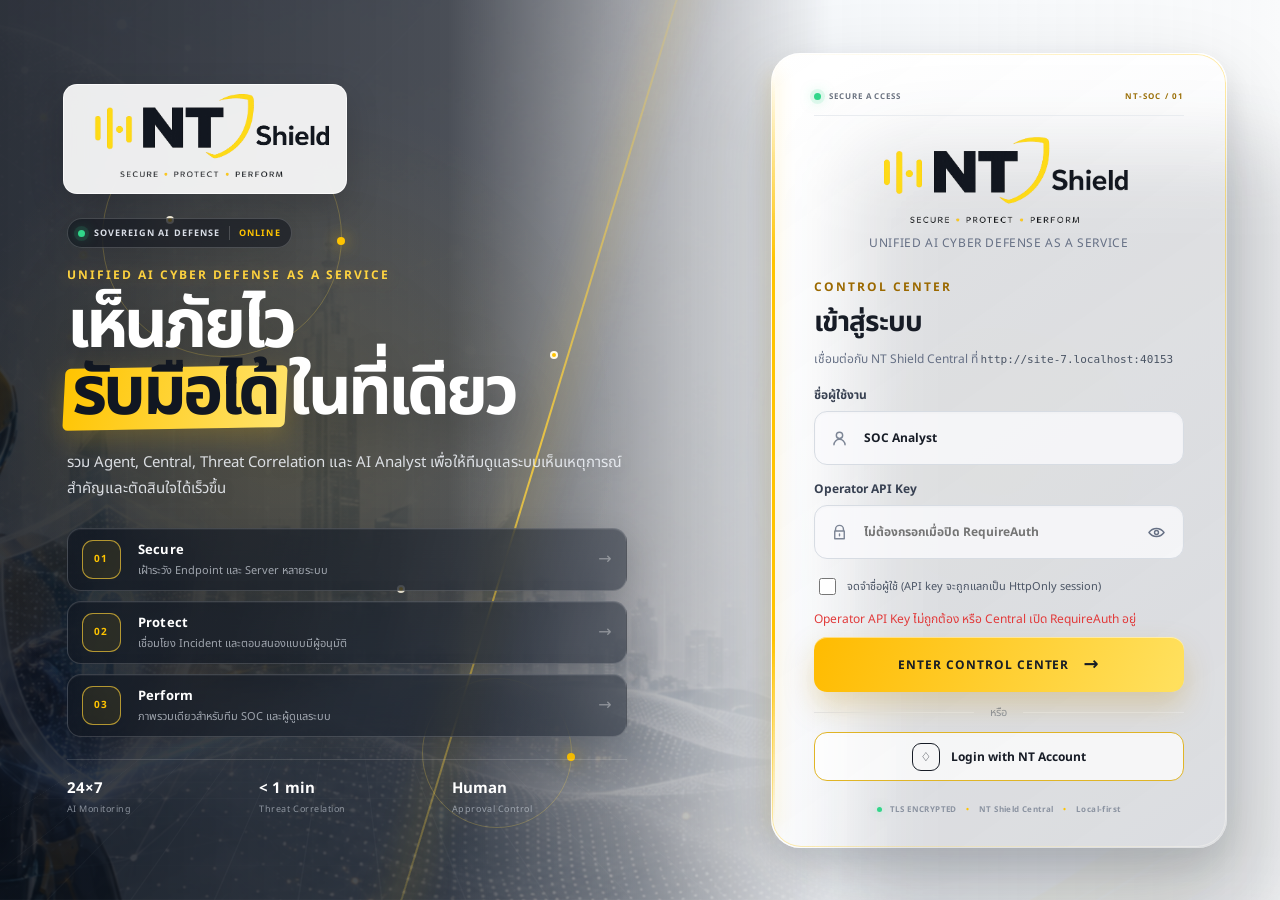
==== commit 2948dec7: "Implement temporal security operations platform" ====
--- a/src/NTShield.Server/wwwroot/index.html
+++ b/src/NTShield.Server/wwwroot/index.html
@@ -8,11 +8,12 @@
   <title>NT Shield Control Center</title>
   <link rel="icon" type="image/svg+xml" href="assets/ntshield-app-icon.svg">
   <link rel="stylesheet" href="assets/fonts/fonts.css">
-  <link rel="stylesheet" href="styles.css?v=20260807-ai-investigator-1">
+  <link rel="stylesheet" href="styles.css?v=20260808-phase1-2">
   <link rel="stylesheet" href="topology.css">
-  <link rel="stylesheet" href="defense-map.css?v=20260807-moving-ip-labels">
-  <link rel="stylesheet" href="tenant-report.css?v=20260807-tenant-report">
-  <link rel="stylesheet" href="threat-campaign.css?v=20260807-threat-timeline-1">
+  <link rel="stylesheet" href="defense-map.css?v=20260808-phase1-2">
+  <link rel="stylesheet" href="tenant-report.css?v=20260808-studio-1">
+  <link rel="stylesheet" href="report-studio.css?v=20260808-studio-1">
+  <link rel="stylesheet" href="threat-campaign.css?v=20260808-temporal-chain-2">
 </head>
 <body>
   <div id="loginView" class="login-shell">
@@ -66,12 +67,18 @@
         </div>
 
         <div class="login-options">
-          <label><input id="rememberKey" type="checkbox"> จดจำในเบราว์เซอร์นี้</label>
+          <label><input id="rememberKey" type="checkbox"> จดจำชื่อผู้ใช้ (API key จะถูกแลกเป็น HttpOnly session)</label>
         </div>
         <p id="loginMessage" class="form-message" role="status" aria-live="polite"></p>
         <button id="loginButton" class="primary-login" type="submit"><span>ENTER CONTROL CENTER</span><b aria-hidden="true">→</b></button>
+        <div id="localLoginPanel" class="local-login-panel" hidden>
+          <div class="or"><span>Local break-glass</span></div>
+          <div class="field"><label for="localPassword">Local password</label><span class="input-wrap"><b aria-hidden="true">••</b><input id="localPassword" type="password" autocomplete="current-password" maxlength="256" placeholder="Local operator password"></span></div>
+          <div class="field"><label for="localTotp">TOTP code</label><span class="input-wrap"><b aria-hidden="true">#</b><input id="localTotp" inputmode="numeric" autocomplete="one-time-code" maxlength="12" pattern="[0-9 ]*" placeholder="6-digit code"></span></div>
+          <button id="localLoginButton" class="nt-account" type="button">Login with local account</button>
+        </div>
         <div class="or"><span>หรือ</span></div>
-        <button id="ntAccountButton" class="nt-account" type="button"><span aria-hidden="true">♢</span> Login with NT Account</button>
+        <button id="ntAccountButton" class="nt-account" type="button" disabled><span aria-hidden="true">♢</span> Login with NT Account</button>
         <p class="login-foot"><i></i> TLS ENCRYPTED <span>•</span> NT Shield Central <span>•</span> Local-first</p>
       </form>
     </section>
@@ -85,6 +92,7 @@
         <button class="active" data-nav="overview">Dashboard</button>
         <button data-nav="incidents">Incidents</button>
         <button data-nav="threats">Threats</button>
+        <button data-nav="forensics">Forensics</button>
         <button data-nav="assets">Assets</button>
         <button data-nav="topology">Topology</button>
         <button data-nav="customers">Customers</button>
@@ -106,6 +114,7 @@
         <button class="active" data-nav="overview"><span>⌂</span> Overview</button>
         <button data-nav="incidents"><span>⚠</span> Incidents <b id="incidentNavCount">0</b></button>
         <button data-nav="threats"><span>⌁</span> Threats</button>
+        <button data-nav="forensics"><span>⌕</span> Forensics</button>
         <button data-nav="assets"><span>▣</span> Assets</button>
         <button data-nav="topology"><span>⌘</span> Topology</button>
         <button data-nav="customers"><span>◫</span> Customers</button>
@@ -125,30 +134,36 @@
     </aside>
 
     <main class="workspace">
+      <div id="pageLoadStatus" class="page-load-status" role="status" aria-live="polite" hidden></div>
       <section class="page active global-defense-page" data-page="overview" aria-labelledby="overviewTitle">
         <div id="globalDefenseStage" class="global-defense-stage">
           <div class="defense-atmosphere" aria-hidden="true"><i></i><i></i><i></i><span></span></div>
 
           <header class="defense-copy">
-            <p class="eyebrow">AI CYBER DEFENSE</p>
-            <h1 id="overviewTitle">AI AGENTS DEFEND.<br>AI THREATS DETECTED.<br><strong>WE SECURE EVERYWHERE.</strong></h1>
-            <p>Autonomous AI Defense Network ปกป้อง Endpoint, Server, Application, Cloud และข้อมูลสำคัญตลอด 24×7</p>
+            <div class="overview-mode-switch" role="group" aria-label="รูปแบบ Dashboard">
+              <button type="button" data-overview-mode="soc" aria-pressed="true">SOC</button>
+              <button type="button" data-overview-mode="executive" aria-pressed="false">Executive</button>
+            </div>
+            <p class="eyebrow">UNIFIED DEFENSE OPERATIONS</p>
+            <h1 id="overviewTitle">สถานการณ์ที่ต้องตัดสินใจ<br><strong>ในมุมมองเดียว</strong></h1>
+            <p id="overviewPostureReason">กำลังตรวจ posture และความสดของ telemetry จาก Central…</p>
+            <p id="overviewVisibilityGaps" class="overview-visibility-gaps" role="status" aria-live="polite" hidden></p>
           </header>
 
           <article class="defense-panel telemetry-panel">
             <div class="defense-panel-title"><h2>GLOBAL THREAT TELEMETRY <span>• LIVE FEED</span></h2><small id="centralVersion">Central v—</small></div>
             <div class="telemetry-metrics">
-              <span><b id="defenseThreatEvents">0</b><small>Threat Events</small></span>
-              <span><b id="defenseCorrelated">0</b><small>Correlated</small></span>
-              <span><b id="defenseScore">100%</b><small>Defense Score</small></span>
-              <span><b id="defenseAssets">0</b><small>Assets Protected</small></span>
-              <span><b id="defenseMonitoring">0/0</b><small>AI Monitoring</small></span>
+              <span><b id="defenseThreatEvents">—</b><small>Open Incidents</small></span>
+              <span><b id="defenseCorrelated">—</b><small>Active Campaigns</small></span>
+              <span><b id="defenseScore">—</b><small>Critical / High</small></span>
+              <span><b id="defenseAssets">—</b><small>Affected Assets</small></span>
+              <span><b id="defenseMonitoring">—/—</b><small>Agents Online</small></span>
             </div>
           </article>
 
           <article class="defense-panel active-threat-panel">
-            <div class="defense-panel-title"><h2>ACTIVE THREATS</h2><span><i></i> LIVE</span></div>
-            <div id="defenseThreatList" class="defense-threat-list"><p class="defense-empty">กำลังรับข้อมูลจาก Central…</p></div>
+            <div class="defense-panel-title"><h2>ACTIVE THREAT QUEUE</h2><button id="defenseThreatViewAll" class="defense-panel-link" type="button">Open incidents</button></div>
+            <div id="defenseThreatList" class="defense-threat-list" role="group" aria-label="Active threat investigations"><p class="defense-empty">กำลังรับข้อมูลจาก Central…</p></div>
           </article>
 
           <div class="defense-globe-wrap" aria-label="Animated global threat and defense map">
@@ -198,13 +213,43 @@
           <article class="defense-panel defense-impact-panel dashboard-link-panel" data-dashboard-link="reports" tabindex="0" role="button" aria-label="เปิดหน้า Reports">
             <div class="defense-panel-title"><h2>DEFENSE IMPACT</h2><span><i></i> LIVE</span></div>
             <svg id="defenseImpactChart" viewBox="0 0 300 125" preserveAspectRatio="none" aria-label="Seven day defense impact"><defs><linearGradient id="defenseImpactFill" x1="0" y1="0" x2="0" y2="1"><stop offset="0" stop-color="#ffc400" stop-opacity=".28"/><stop offset="1" stop-color="#ffc400" stop-opacity="0"/></linearGradient></defs><path id="defenseImpactArea" d="M0 115 L300 115 Z"/><polyline id="defenseImpactLine" points="0,115 300,115"/><g id="defenseImpactDots"></g></svg>
-            <div class="defense-impact-score"><b id="defenseNeutralized">100%</b><span>Current Defense<br>Score</span></div>
-          </article>
+            <div class="defense-impact-score"><b id="defenseNeutralized">—</b><span>Current security<br>posture</span></div>
+          </article>
+
+          <section class="defense-panel executive-overview-panel" aria-labelledby="executiveOverviewTitle">
+            <header class="executive-posture">
+              <div><p class="eyebrow">EXECUTIVE POSTURE</p><h2 id="executiveOverviewTitle">Security posture</h2><p id="executivePostureReason">กำลังรวบรวมข้อมูล…</p></div>
+              <strong id="executivePostureState" data-tone="unknown">Checking</strong>
+            </header>
+            <div class="executive-risk-grid">
+              <article><small>Critical open</small><b id="executiveCriticalOpen">—</b><span>ต้อง triage ก่อน</span></article>
+              <article><small>High open</small><b id="executiveHighOpen">—</b><span>อยู่ในคิวตรวจสอบ</span></article>
+              <article><small>Active campaigns</small><b id="executiveCampaigns">—</b><span>temporal chains</span></article>
+              <article><small>Assets affected</small><b id="executiveAffectedAssets">—</b><span>measured business exposure</span></article>
+              <article><small>Agent coverage</small><b id="executiveCoverage">—</b><span id="executiveCoverageMeta">ยังไม่มีข้อมูล</span></article>
+            </div>
+            <div class="executive-lifecycle-grid" aria-label="Security operations lifecycle metrics">
+              <article><small>MTTD</small><b id="executiveMttd">—</b><span id="executiveMttdMeta">Not measured</span></article>
+              <article><small>MTTR</small><b id="executiveMttr">—</b><span id="executiveMttrMeta">Not measured</span></article>
+              <article><small>SLA</small><b id="executiveSla">—</b><span id="executiveSlaMeta">Not tracked</span></article>
+              <p id="executiveMetricGap">Telemetry gap: detection, acknowledgement, resolution and SLA lifecycle timestamps are not available. NT Shield will not infer MTTD/MTTR from First Seen → Last Seen.</p>
+            </div>
+            <div class="executive-trend-card">
+              <div><p class="eyebrow">ACTIVITY TREND</p><h3>Incident + campaign volume</h3></div>
+              <span id="executiveFreshness">Waiting for telemetry</span>
+              <svg id="executiveTrendChart" viewBox="0 0 700 180" preserveAspectRatio="none" aria-label="Incident and campaign trend"><g id="executiveTrendGrid"></g><polyline id="executiveIncidentTrend" points=""></polyline><polyline id="executiveCampaignTrend" points=""></polyline></svg>
+              <div class="executive-trend-legend"><span><i class="incident"></i>Incidents</span><span><i class="campaign"></i>Campaigns</span></div>
+            </div>
+          </section>
         </div>
       </section>
 
       <section class="page" data-page="incidents" aria-labelledby="incidentsTitle">
         <div class="page-heading"><div><p class="eyebrow">INVESTIGATE</p><h1 id="incidentsTitle">Incidents</h1><p>เหตุการณ์ที่ Central เชื่อมโยงจากหลาย Agent</p></div><span id="incidentPageCount" class="count-pill">0 incidents</span></div>
+        <article id="incidentDrilldown" class="card incident-drilldown" aria-labelledby="incidentDrilldownTitle" hidden>
+          <div><p class="eyebrow">SELECTED INVESTIGATION</p><h2 id="incidentDrilldownTitle">Incident</h2><p id="incidentDrilldownMeta">กำลังโหลดรายละเอียด…</p></div>
+          <div><button id="incidentViewChain" class="button-secondary" type="button">View Temporal Chain</button><button id="incidentAskAi" class="button-primary" type="button">Ask AI Analyst</button></div>
+        </article>
         <article class="card table-card"><div class="table-toolbar"><input id="incidentSearch" type="search" placeholder="ค้นหา Incident, host, IP หรือ user"><select id="severityFilter"><option value="">ทุกระดับ</option><option>Critical</option><option>High</option><option>Medium</option><option>Low</option></select></div><div class="table-scroll"><table><thead><tr><th>Severity</th><th>Incident</th><th>Source IP / Host</th><th>Destination IP / Host</th><th>Time</th></tr></thead><tbody id="incidentTable"></tbody></table></div></article>
       </section>
 
@@ -213,7 +258,7 @@
           <div><p class="eyebrow">CORRELATE</p><h1 id="threatsTitle">Threat Campaigns</h1><p>เส้นทางและรูปแบบการโจมตีข้ามเครื่อง</p></div>
           <div class="threat-heading-actions">
             <label class="compact-field"><span>Tenant</span><span id="threatTenantName" class="threat-tenant-name">Default customer</span></label>
-            <label class="compact-field"><span>Window</span><select id="threatTimeWindow"><option value="24">Last 24 hours</option><option value="72">Last 3 days</option><option value="168">Last 7 days</option></select></label>
+            <label class="compact-field"><span>Window</span><select id="threatTimeWindow"><option value="15m">Last 15 minutes</option><option value="1h">Last hour</option><option value="24h" selected>Last 24 hours</option><option value="7d">Last 7 days</option><option value="30d">Last 30 days</option></select></label>
             <button id="threatRefresh" class="button-secondary" type="button"><span aria-hidden="true">↻</span> Refresh</button>
             <span id="threatPageCount" class="count-pill">0 threats</span>
           </div>
@@ -228,16 +273,17 @@
           </aside>
 
           <section class="card threat-path-panel" aria-labelledby="threatPathTitle">
-            <div class="threat-path-header"><div><div class="threat-path-label"><span class="live-dot"></span> SELECTED CAMPAIGN</div><h2 id="threatPathTitle">Select a campaign</h2><p id="threatPathMeta">เลือก Campaign เพื่อดูเส้นทางโจมตีที่ Central เชื่อมโยงได้</p></div><div class="threat-path-actions"><span id="threatPathStatus" class="threat-status-chip">Waiting</span><button id="threatFitPath" class="icon-button" type="button" aria-label="Fit attack path">⌗</button></div></div>
+            <div class="threat-path-header"><div><div class="threat-path-label"><span class="live-dot"></span> SELECTED CAMPAIGN</div><h2 id="threatPathTitle">Select a campaign</h2><p id="threatPathMeta">เลือก Campaign เพื่อดูเส้นทางโจมตีที่ Central เชื่อมโยงได้</p></div><div class="threat-path-actions"><span id="threatPathStatus" class="threat-status-chip">Waiting</span><button id="threatOpenForensics" class="button-secondary" type="button" disabled>Forensics</button><button id="threatAskAi" class="button-secondary" type="button" disabled>Ask AI</button><button id="threatFitPath" class="icon-button" type="button" aria-label="Fit attack path">⌗</button></div></div>
             <div id="threatGraphViewport" class="threat-graph-viewport">
               <div class="threat-graph-toolbar"><span><i class="graph-legend-dot observed"></i> Observed</span><span><i class="graph-legend-line inferred"></i> Inferred</span><span id="threatEvidenceSummary"><i class="graph-legend-dot evidence"></i> Evidence 0</span></div>
               <div id="threatGraphEmpty" class="threat-graph-empty" hidden><div class="threat-empty-mark">⌁</div><h3>ยังไม่มีเส้นทางที่เชื่อมโยงได้</h3><p>เมื่อ Central พบความสัมพันธ์ข้าม Host จะแสดง Attack Path และหลักฐานในพื้นที่นี้</p></div>
               <div id="threatGraphStage" class="threat-graph-stage" hidden>
-                <svg id="threatGraphLines" class="threat-graph-lines" viewBox="0 0 1000 300" preserveAspectRatio="none" aria-hidden="true"><defs><marker id="threatArrow" markerWidth="8" markerHeight="8" refX="7" refY="4" orient="auto"><path d="M0,0 L8,4 L0,8 Z" fill="#ad7b00"></path></marker></defs><g id="threatGraphLineGroup"></g></svg>
+                <svg id="threatGraphLines" class="threat-graph-lines" viewBox="0 0 1000 300" preserveAspectRatio="none" role="group" aria-label="Threat correlation edges"><defs><marker id="threatArrow" markerWidth="8" markerHeight="8" refX="7" refY="4" orient="auto"><path d="M0,0 L8,4 L0,8 Z" fill="#ad7b00"></path></marker></defs><g id="threatGraphLineGroup"></g></svg>
                 <div id="threatGraphNodes" class="threat-graph-nodes"></div>
               </div>
             </div>
             <div id="threatCampaignSummary" class="threat-campaign-summary" hidden></div>
+            <div id="threatAiExplain" class="threat-ai-explain" role="status" aria-live="polite" hidden></div>
           </section>
 
           <aside class="card threat-inspector" aria-label="Campaign inspector">
@@ -247,10 +293,53 @@
         </div>
 
         <section class="card threat-timeline-panel" aria-labelledby="threatTimelineTitle">
-          <div class="threat-timeline-header"><div><span class="section-kicker">CORRELATION TIMELINE</span><h2 id="threatTimelineTitle">Campaign timeline</h2></div><span id="threatTimelineWindow">UTC window —</span></div>
+          <div class="threat-timeline-header"><div><span class="section-kicker">CORRELATION TIMELINE</span><h2 id="threatTimelineTitle">Campaign timeline</h2></div><div class="threat-time-scrubber"><label for="threatTimeScrubber">Playback cutoff <output id="threatTimeScrubberValue">100%</output></label><input id="threatTimeScrubber" type="range" min="5" max="100" step="5" value="100"></div><div class="threat-page-actions"><span id="threatTimelineWindow">UTC window —</span><button id="threatTimelineMore" class="button-secondary threat-page-more" type="button" hidden>Load more evidence</button></div></div>
           <div id="threatTimelineExplain" class="threat-timeline-explainer" hidden></div>
           <div id="threatTimeline" class="threat-timeline"><div class="threat-timeline-empty">เลือก Campaign เพื่อดู event sequence</div></div>
         </section>
+
+        <section class="card threat-contacts-panel" aria-labelledby="threatContactsTitle">
+          <div class="threat-contacts-header"><div><span class="section-kicker">RECURRING CONTACTS</span><h2 id="threatContactsTitle">Network contact evidence</h2></div><div class="threat-page-actions"><span id="threatContactsCount">0 contacts</span><button id="threatContactsMore" class="button-secondary threat-page-more" type="button" hidden>Load more contacts</button></div></div>
+          <div id="threatContacts" class="threat-contacts"><div class="threat-timeline-empty">เลือก Campaign เพื่อดู contact sequence</div></div>
+        </section>
+
+        <aside id="threatEdgeDrawer" class="threat-edge-drawer" aria-labelledby="threatEdgeDrawerTitle" hidden>
+          <div class="threat-edge-drawer-head"><div><span class="section-kicker">EDGE EVIDENCE</span><h2 id="threatEdgeDrawerTitle">Contact detail</h2></div><button id="threatEdgeClose" class="icon-button" type="button" aria-label="Close edge detail">×</button></div>
+          <div id="threatEdgeBody" class="threat-edge-body"></div>
+          <div class="threat-edge-actions"><button id="threatEdgeForensics" class="button-primary" type="button">Search packet sessions</button></div>
+        </aside>
+      </section>
+
+      <section class="page" data-page="forensics" aria-labelledby="forensicsTitle">
+        <div class="page-heading forensics-heading">
+          <div><p class="eyebrow">AUDITED EVIDENCE ACCESS</p><h1 id="forensicsTitle">Packet Forensics</h1><p>ค้นหา bounded session metadata ก่อนขอ payload grant ตาม purpose และสิทธิ์ของ Operator</p></div>
+          <div class="forensics-heading-actions"><span id="captureHealth" class="count-pill">Capture health —</span><button id="forensicsRefresh" class="button-secondary" type="button">Refresh</button></div>
+        </div>
+        <article class="card forensics-filter-card">
+          <div class="forensics-filter-grid">
+            <label>Campaign<input id="forensicsCampaign" maxlength="200" placeholder="Campaign ID"></label>
+            <label>Edge<input id="forensicsEdge" maxlength="200" placeholder="Edge ID (optional)"></label>
+            <label>From UTC<input id="forensicsFrom" type="datetime-local"></label>
+            <label>To UTC<input id="forensicsTo" type="datetime-local"></label>
+          </div>
+          <div class="forensics-purpose-row"><label>Purpose (required for payload access/export)<input id="forensicsPurpose" maxlength="500" placeholder="เช่น Investigate campaign recurrence INC-…"></label><button id="forensicsApply" class="button-primary" type="button">Search metadata</button></div>
+          <p id="forensicsCapability" class="form-note">Checking packet capabilities…</p>
+        </article>
+        <div class="forensics-layout">
+          <section class="card forensics-session-panel" aria-labelledby="forensicsSessionsTitle">
+            <div class="forensics-panel-title"><div><p class="eyebrow">BOUNDED RESULTS</p><h2 id="forensicsSessionsTitle">Packet sessions</h2></div><span id="forensicsSessionCount">0 sessions</span></div>
+            <div id="forensicsSessions" class="forensics-session-list"><div class="empty-state">เลือก Campaign หรือ Time window แล้วค้นหา metadata</div></div>
+          </section>
+          <aside class="card forensics-preview-panel" aria-labelledby="forensicsPreviewTitle">
+            <div class="forensics-panel-title"><div><p class="eyebrow">SAFE PREVIEW</p><h2 id="forensicsPreviewTitle">Session metadata</h2></div><span id="forensicsPayloadState">No selection</span></div>
+            <div id="forensicsPreview" class="forensics-preview"><div class="empty-state">เลือก session เพื่อดู flow/TLS metadata</div></div>
+            <div id="forensicsPayloadActions" class="forensics-payload-actions" hidden>
+              <button id="forensicsAccess" class="button-primary" type="button">Open audited payload</button>
+              <label>Export<select id="forensicsExportFormat"><option value="pcapng">PCAPNG</option><option value="pcap">PCAP</option></select></label>
+              <button id="forensicsExport" class="button-secondary" type="button">Create export job</button>
+            </div>
+          </aside>
+        </div>
       </section>
 
       <section class="page" data-page="assets" aria-labelledby="assetsTitle">
@@ -365,27 +454,112 @@
 
       <section class="page" data-page="reports" aria-labelledby="reportsTitle">
         <div class="page-heading report-page-heading">
-          <div><p class="eyebrow">CUSTOMER DELIVERABLES</p><h1 id="reportsTitle">Security Reports</h1><p>สรุปผลจาก Telemetry จริงของ Tenant ที่เลือก พร้อม Print/PDF และ CSV</p></div>
-          <span id="reportTenantBadge" class="count-pill">default</span>
-        </div>
-        <div class="report-workbench">
-          <aside class="report-side-stack">
-            <form id="reportForm" class="card report-form">
-              <div class="card-title"><h2>Generate report</h2><span>Tenant scoped</span></div>
+          <div><p class="eyebrow">REPORT STUDIO · CUSTOMER DELIVERABLES</p><h1 id="reportsTitle">Security Report Studio</h1><p>ออกแบบรายงานจากข้อมูล Tenant จริงด้วย Template, block และ layout ที่ควบคุมได้</p></div>
+          <div class="heading-actions"><span id="reportStudioSaveState" class="studio-save-state" role="status">Ready</span><span id="reportTenantBadge" class="count-pill">default</span></div>
+        </div>
+
+        <section class="card studio-template-browser" aria-labelledby="reportTemplateHeading">
+          <div class="studio-section-heading"><div><p class="eyebrow">STARTING POINTS</p><h2 id="reportTemplateHeading">Template gallery</h2><p>เลือก Built-in layout หรือบันทึกเวอร์ชันของคุณเป็น Custom template</p></div><div><span id="reportTemplateState">Built-ins ready</span><button id="reportNewTemplate" class="button-secondary" type="button">+ Blank template</button></div></div>
+          <div id="reportStudioTemplates" class="studio-template-grid" role="group" aria-label="Report templates"></div>
+        </section>
+
+        <div class="report-studio-workbench">
+          <aside class="studio-left-rail">
+            <section class="card studio-palette-card" aria-labelledby="reportPaletteHeading">
+              <div class="studio-panel-heading"><div><p class="eyebrow">CONTENT</p><h2 id="reportPaletteHeading">Data blocks</h2></div><span id="reportDataSourceState">Loading</span></div>
+              <label class="studio-search"><span class="sr-only">Search data blocks</span><input id="reportPaletteSearch" type="search" placeholder="Search metrics, incidents…"></label>
+              <div id="reportStudioPalette" class="studio-palette" role="group" aria-label="Report data blocks"></div>
+              <p class="studio-help">คลิกหรือ drag block ลง Canvas ข้อมูลจะถูกผูกกับ Tenant ที่เลือก</p>
+            </section>
+
+            <form id="reportForm" class="card report-form studio-generate-form">
+              <div class="studio-panel-heading"><div><p class="eyebrow">DELIVER</p><h2>Generate report</h2></div><span>Tenant scoped</span></div>
               <label>Report title<input id="reportTitle" maxlength="200" placeholder="Monthly Security Report"></label>
               <div class="customer-form-grid"><label>From<input id="reportStart" type="date" required></label><label>To<input id="reportEnd" type="date" required></label></div>
-              <button id="generateReportButton" class="button-primary" type="submit">สร้าง Report</button>
+              <button id="generateReportButton" class="button-primary" type="submit">Generate from template</button>
             </form>
-            <article class="card report-history-card">
-              <div class="card-title"><h2>Report history</h2><span id="reportHistoryState">0 reports</span></div>
+
+            <section class="card report-history-card">
+              <div class="studio-panel-heading"><div><p class="eyebrow">VERSIONS</p><h2>Report history</h2></div><span id="reportHistoryState">0 reports</span></div>
               <div id="reportHistory" class="report-history"></div>
-            </article>
+            </section>
           </aside>
-          <article class="card report-preview-card">
-            <div class="report-preview-toolbar"><div><p class="eyebrow">REPORT PREVIEW</p><h2 id="reportPreviewTitle">ยังไม่มี Report</h2></div><div><button id="reportCsvButton" class="button-secondary" type="button" disabled>Download CSV</button><button id="reportPrintButton" class="button-primary" type="button" disabled>Print / Save PDF</button></div></div>
-            <div id="reportPreview" class="report-preview-empty"><span>▤</span><strong>สร้างหรือเลือก Report</strong><small>ข้อมูลทุกส่วนจะถูกกรองตาม Customer ที่เลือกอยู่ด้านบน</small></div>
-          </article>
-        </div>
+
+          <section class="card studio-canvas-card" aria-labelledby="reportCanvasHeading">
+            <div class="studio-toolbar">
+              <div class="studio-document-title"><span class="studio-brand-mark">NT/R</span><label><span>Template name</span><input id="reportTemplateName" maxlength="100" value="Executive Brief"></label></div>
+              <div class="studio-toolbar-actions" aria-label="Template actions">
+                <button id="reportUndo" type="button" title="Undo" aria-label="Undo" disabled>↶</button>
+                <button id="reportRedo" type="button" title="Redo" aria-label="Redo" disabled>↷</button>
+                <span class="studio-toolbar-separator" aria-hidden="true"></span>
+                <button id="reportDuplicateBlock" type="button" disabled>Duplicate block</button>
+                <button id="reportDeleteBlock" class="danger" type="button" disabled>Delete block</button>
+                <button id="reportDuplicateTemplate" type="button">Duplicate template</button>
+                <button id="reportDeleteTemplate" class="danger" type="button">Delete template</button>
+                <button id="reportExportTemplate" type="button">Export JSON</button>
+                <button id="reportSaveTemplate" class="button-primary" type="button">Save as custom</button>
+              </div>
+            </div>
+            <div class="studio-canvas-meta"><div><p class="eyebrow">DESIGN CANVAS</p><h2 id="reportCanvasHeading">Drag, arrange and resize</h2></div><div class="studio-canvas-hints"><span>Grid snap</span><span id="reportCanvasBlockCount">0 blocks</span></div></div>
+            <div id="reportStudioCanvas" class="studio-canvas-scroll" tabindex="0" aria-label="Report design canvas. Use arrow buttons in the inspector to reorder blocks.">
+              <div id="reportStudioPage" class="studio-page" data-theme="executive" data-font="system" data-size="a4" data-orientation="portrait" data-margin="normal" data-columns="2" data-density="comfortable">
+                <div class="studio-page-chrome"><span>NT SHIELD</span><small>SECURITY REPORT</small></div>
+                <div id="reportStudioBlocks" class="studio-block-grid" role="list" aria-label="Report blocks"></div>
+                <div id="reportStudioEmpty" class="studio-canvas-empty"><span>＋</span><strong>Build your report</strong><small>ลาก Data block จากด้านซ้ายมาวาง หรือเลือก Built-in template</small></div>
+                <footer class="studio-page-footer"><span>CONFIDENTIAL</span><span>NT Shield Report Studio</span></footer>
+              </div>
+            </div>
+            <div class="studio-canvas-footer"><span id="reportStudioStatus" role="status">Template ready</span><span>Layout snaps to a responsive document grid</span></div>
+          </section>
+
+          <aside class="studio-right-rail">
+            <section class="card studio-theme-card">
+              <div class="studio-panel-heading"><div><p class="eyebrow">BRAND</p><h2>Document style</h2></div><span>Safe presets</span></div>
+              <div class="studio-property-grid">
+                <label>Theme<select id="reportThemePreset"><option value="executive">Executive Gold</option><option value="technical">Technical Grid</option><option value="midnight">Midnight SOC</option><option value="signal">Signal Blue</option><option value="minimal">Minimal Ink</option><option value="classic">Classic Brief</option><option value="custom">Custom palette</option></select></label>
+                <label>Typography<select id="reportFontFamily"><option value="system">NT System</option><option value="arial">Arial</option><option value="georgia">Georgia</option><option value="mono">Mono</option></select></label>
+                <label>Page<select id="reportPageSize"><option value="a4">A4</option><option value="letter">Letter</option></select></label>
+                <label>Orientation<select id="reportOrientation"><option value="portrait">Portrait</option><option value="landscape">Landscape</option></select></label>
+                <label>Margin<select id="reportMargin"><option value="compact">Compact</option><option value="normal">Normal</option><option value="spacious">Spacious</option></select></label>
+                <label>Columns<select id="reportColumns"><option value="1">1 column</option><option value="2">2 columns</option></select></label>
+                <label>Density<select id="reportDensity"><option value="comfortable">Comfortable</option><option value="compact">Compact</option></select></label>
+              </div>
+              <div class="studio-color-grid">
+                <label>Primary<input id="reportPrimaryColor" type="color" value="#18202b"></label>
+                <label>Accent<input id="reportAccentColor" type="color" value="#efb900"></label>
+                <label>Paper<input id="reportBackgroundColor" type="color" value="#ffffff"></label>
+                <label>Text<input id="reportTextColor" type="color" value="#252c38"></label>
+              </div>
+              <div class="studio-toggle-grid"><label class="studio-check"><input id="reportShowHeader" type="checkbox" checked> Header</label><label class="studio-check"><input id="reportShowFooter" type="checkbox" checked> Footer</label></div>
+              <p id="reportContrastState" class="studio-help" role="status">รับเฉพาะสี #RRGGBB และไม่รับ CSS</p>
+            </section>
+
+            <section class="card studio-inspector-card" aria-labelledby="reportInspectorHeading">
+              <div class="studio-panel-heading"><div><p class="eyebrow">INSPECT</p><h2 id="reportInspectorHeading">Selected block</h2></div><span id="reportSelectionState">None</span></div>
+              <div id="reportBlockEmpty" class="studio-inspector-empty">เลือก block บน Canvas หรือ Layer เพื่อแก้ Content และ Layout</div>
+              <form id="reportBlockForm" class="studio-block-form" hidden>
+                <label>Title<input id="reportBlockTitle" maxlength="120"></label>
+                <label>Data source<select id="reportBlockDataSource"></select></label>
+                <div class="studio-property-grid"><label>Width<select id="reportBlockWidth"><option value="full">Full</option><option value="half">Half</option><option value="third">Third</option></select></label><label>Style<select id="reportBlockStyle"><option value="default">Default</option><option value="card">Card</option><option value="plain">Plain</option><option value="accent">Accent</option></select></label></div>
+                <div class="studio-property-grid"><label>Items<input id="reportBlockLimit" type="number" min="1" max="20" value="5"></label><label>Visible<select id="reportBlockVisible"><option value="true">Visible</option><option value="false">Hidden</option></select></label></div>
+                <label id="reportBlockTextField">Text<textarea id="reportBlockText" rows="4" maxlength="2000"></textarea></label>
+                <fieldset id="reportMetricKeyField" class="studio-metric-field" hidden><legend>Metrics</legend><div id="reportMetricKeys" class="studio-metric-keys"></div></fieldset>
+                <label class="studio-check"><input id="reportBlockPageBreak" type="checkbox"> Start on a new printed page</label>
+                <div class="studio-inspector-actions"><button id="reportMoveBlockUp" type="button">↑ Move</button><button id="reportMoveBlockDown" type="button">↓ Move</button><button class="button-primary" type="submit">Apply</button></div>
+              </form>
+            </section>
+
+            <section class="card studio-layers-card" aria-labelledby="reportLayersHeading">
+              <div class="studio-panel-heading"><div><p class="eyebrow">STRUCTURE</p><h2 id="reportLayersHeading">Layers</h2></div><span id="reportLayerCount">0</span></div>
+              <div id="reportStudioLayers" class="studio-layers" role="listbox" aria-label="Report layers"></div>
+            </section>
+          </aside>
+        </div>
+
+        <article id="reportDeliveryPanel" class="card report-preview-card studio-delivery-card">
+          <div class="report-preview-toolbar"><div><p class="eyebrow">GENERATED REPORT · TEMPLATE SNAPSHOT</p><h2 id="reportPreviewTitle">ยังไม่มี Report</h2></div><div><button id="reportCsvButton" class="button-secondary" type="button" disabled>Download CSV</button><button id="reportPrintButton" class="button-primary" type="button" disabled>Print / Save PDF</button></div></div>
+          <div id="reportPreview" class="report-preview-empty"><span>▤</span><strong>Generate or select a report</strong><small>Preview จะใช้ Template snapshot ที่บันทึกไปพร้อมรายงาน</small></div>
+        </article>
       </section>
 
       <section class="page" data-page="analyst" aria-labelledby="analystTitle">
@@ -489,7 +663,7 @@
 
       <section class="page" data-page="settings" aria-labelledby="settingsTitle">
         <div class="page-heading"><div><p class="eyebrow">CONFIGURE</p><h1 id="settingsTitle">Settings</h1><p>การเชื่อมต่อของ Control Center</p></div></div>
-        <article class="card settings-card"><h2>Central connection</h2><label>Central URL<input id="settingsOrigin" disabled></label><label>Operator API Key<input id="settingsApiKey" type="password" placeholder="ใส่ Key ใหม่"></label><label class="checkbox-row"><input id="settingsRemember" type="checkbox"> จดจำ Key ในเบราว์เซอร์นี้</label><div><button id="saveSettings" class="button-primary">บันทึกและเชื่อมต่อใหม่</button></div><p>Key ถูกส่งไปยัง Central ผ่าน HTTPS header และเก็บเฉพาะใน session storage เว้นแต่เลือก “จดจำ”</p></article>
+        <article class="card settings-card"><h2>Central connection</h2><label>Central URL<input id="settingsOrigin" disabled></label><label>Operator API Key<input id="settingsApiKey" type="password" placeholder="ใส่ Key ใหม่"></label><label class="checkbox-row"><input id="settingsRemember" type="checkbox"> จดจำชื่อผู้ใช้บนอุปกรณ์นี้</label><div><button id="saveSettings" class="button-primary">แลก Key และเชื่อมต่อใหม่</button></div><p>Central แลก Key ผ่าน HTTPS เป็น HttpOnly session cookie จากนั้น Control Center จะหยุดเก็บและส่ง API key</p></article>
       </section>
     </main>
 
@@ -512,11 +686,6 @@
   </div>
 
   <div id="toast" class="toast" role="status" aria-live="polite"></div>
-  <script src="topology.js" defer></script>
-  <script src="tenant-report.js?v=20260807-tenant-report" defer></script>
-  <script src="vendor/d3.v7.min.js?v=7.9.0" defer></script>
-  <script src="vendor/topojson-client.min.js?v=3.1.0" defer></script>
-  <script src="defense-map.js?v=20260807-threat-events" defer></script>
-  <script src="app.js?v=20260807-ai-investigator-1" defer></script>
+  <script src="app.js?v=20260808-phase1-2" defer></script>
 </body>
 </html>
--- a/src/NTShield.Server/wwwroot/styles.css
+++ b/src/NTShield.Server/wwwroot/styles.css
@@ -212,10 +212,25 @@
 .dashboard-link-panel { cursor: pointer; transition: border-color .18s ease, box-shadow .18s ease, transform .18s ease; }
 .dashboard-link-panel:hover { border-color: #e9b400; box-shadow: 0 12px 28px rgba(24, 35, 49, .12); transform: translateY(-1px); }
 .dashboard-link-panel:focus-visible { outline: 3px solid rgba(234, 180, 0, .42); outline-offset: 3px; }
+.local-login-panel { margin-top: 14px; padding: 12px; border: 1px solid rgba(255,196,0,.22); border-radius: 13px; background: rgba(17,23,34,.34); }
+.local-login-panel .or { margin-top: 0; }
+.local-login-panel .field { margin-top: 10px; }
+.page-load-status { position: sticky; z-index: 25; top: 8px; margin: 0 0 12px; padding: 9px 12px; border: 1px solid #dce4ed; border-radius: 10px; background: rgba(255,255,255,.96); box-shadow: 0 8px 20px rgba(42,54,70,.08); color: #5d6878; font-size: 10px; }
+.page-load-status.loading { border-color: #ead487; color: #876000; }
+.page-load-status.warning { border-color: #efc7a2; background: #fff9f3; color: #9b551b; }
+[data-nav][aria-current="page"] { position: relative; }
+#sidebarStatusDot.offline { background: var(--red); }
 .page-heading { min-height: 60px; display: flex; justify-content: space-between; align-items: flex-start; gap: 20px; margin: 0 2px 18px; }
 .page-heading .eyebrow { margin: 0 0 4px; }
 .page-heading h1 { margin: 0; font-size: 25px; letter-spacing: -.025em; }
 .page-heading p:last-child { color: var(--slate); margin: 5px 0 0; font-size: 13px; }
+.incident-drilldown { display: flex; align-items: center; justify-content: space-between; gap: 18px; margin-bottom: 14px; padding: 15px 17px; border-left: 4px solid var(--yellow); }
+.incident-drilldown[hidden] { display: none; }
+.incident-drilldown .eyebrow { margin: 0; }.incident-drilldown h2 { margin: 4px 0 0; font-size: 15px; }.incident-drilldown p:last-child { margin: 4px 0 0; color: var(--slate); font-size: 10px; }
+.incident-drilldown > div:last-child { display: flex; gap: 8px; flex-wrap: wrap; }
+.incident-title-button { padding: 2px 0; border: 0; background: transparent; color: inherit; font: inherit; text-align: left; cursor: pointer; }
+.incident-title-button:hover, .incident-title-button:focus-visible { color: #936900; text-decoration: underline; outline: none; }
+tr.selected-row td { background: #fffaf0; }
 .range-pill, .count-pill { display: inline-flex; align-items: center; gap: 9px; background: white; border: 1px solid var(--line); padding: 9px 12px; border-radius: 11px; color: var(--slate); font-size: 11px; font-weight: 700; white-space: nowrap; }
 .range-pill #centralVersion { border-left: 1px solid var(--line); padding-left: 9px; }
 
@@ -402,7 +417,7 @@
 .analyst-verdict-head { position: relative; z-index: 1; display: flex; justify-content: space-between; align-items: flex-start; gap: 14px; }.analyst-verdict-head .eyebrow { margin: 0 0 6px; font-size: 9px; }.analyst-verdict-head h2 { margin: 0; font-size: 20px; letter-spacing: -.03em; }.analyst-verdict-head p { margin: 5px 0 0; color: var(--slate); font-size: 11px; }
 .analyst-verdict-badge { min-width: 100px; padding: 10px 12px; border-radius: 11px; background: #edf4ff; color: var(--blue); text-align: center; font-size: 11px; font-weight: 900; }.analyst-verdict-badge.critical { background: #ffeaeb; color: var(--red); }.analyst-verdict-badge.high { background: #fff0e3; color: #bd5b08; }.analyst-verdict-badge.medium { background: #fff5ce; color: #846000; }.analyst-verdict-badge.low { background: #eaf2ff; color: var(--blue); }
 .analyst-verdict-grid { position: relative; z-index: 1; display: grid; grid-template-columns: minmax(210px, .78fr) minmax(0, 1.5fr); gap: 22px; align-items: center; margin-top: 19px; padding-top: 17px; border-top: 1px solid rgba(213,184,85,.28); }
-.analyst-confidence { display: flex; align-items: center; gap: 13px; }.confidence-ring { --confidence: 0%; width: 78px; height: 78px; display: grid; place-items: center; position: relative; flex: 0 0 auto; border-radius: 50%; background: conic-gradient(var(--yellow) var(--confidence), #edf0f3 0); }.confidence-ring::after { content: ""; position: absolute; inset: 7px; border-radius: 50%; background: #fffdf4; }.confidence-ring strong, .confidence-ring small { position: relative; z-index: 1; display: block; text-align: center; }.confidence-ring strong { font-size: 16px; }.confidence-ring small { margin-top: -2px; color: var(--slate); font-size: 7px; }.analyst-confidence > div:last-child { display: grid; gap: 4px; }.analyst-confidence b { font-size: 12px; }.analyst-confidence span { color: var(--slate); font-size: 9px; line-height: 1.5; }
+.analyst-confidence { display: flex; align-items: center; gap: 13px; }.confidence-ring { --confidence: 0%; width: 78px; height: 78px; display: grid; place-items: center; position: relative; flex: 0 0 auto; border-radius: 50%; background: conic-gradient(var(--yellow) var(--confidence), #edf0f3 0); }.confidence-ring[data-confidence-level="1"] { --confidence: 10%; }.confidence-ring[data-confidence-level="2"] { --confidence: 20%; }.confidence-ring[data-confidence-level="3"] { --confidence: 30%; }.confidence-ring[data-confidence-level="4"] { --confidence: 40%; }.confidence-ring[data-confidence-level="5"] { --confidence: 50%; }.confidence-ring[data-confidence-level="6"] { --confidence: 60%; }.confidence-ring[data-confidence-level="7"] { --confidence: 70%; }.confidence-ring[data-confidence-level="8"] { --confidence: 80%; }.confidence-ring[data-confidence-level="9"] { --confidence: 90%; }.confidence-ring[data-confidence-level="10"] { --confidence: 100%; }.confidence-ring::after { content: ""; position: absolute; inset: 7px; border-radius: 50%; background: #fffdf4; }.confidence-ring strong, .confidence-ring small { position: relative; z-index: 1; display: block; text-align: center; }.confidence-ring strong { font-size: 16px; }.confidence-ring small { margin-top: -2px; color: var(--slate); font-size: 7px; }.analyst-confidence > div:last-child { display: grid; gap: 4px; }.analyst-confidence b { font-size: 12px; }.analyst-confidence span { color: var(--slate); font-size: 9px; line-height: 1.5; }
 .fact-label { color: var(--gold-dark); font-size: 9px; letter-spacing: .12em; font-weight: 900; }.analyst-summary-copy p { max-width: 620px; margin: 5px 0 0; color: #485365; font-size: 12px; line-height: 1.7; }
 .analyst-brief-grid { position: relative; z-index: 1; display: grid; grid-template-columns: repeat(3, minmax(0, 1fr)); gap: 8px; margin-top: 16px; }
 .analyst-brief-grid > div { min-width: 0; display: grid; align-content: start; gap: 4px; padding: 11px; border: 1px solid #eadfb8; border-radius: 10px; background: rgba(255,255,255,.82); }
@@ -424,6 +439,47 @@
 .analyst-lower-grid { grid-template-columns: minmax(0, 1.1fr) minmax(0, .9fr); }.analyst-evidence-list { display: grid; gap: 7px; max-height: 310px; overflow: auto; }.analyst-evidence-row { display: grid; grid-template-columns: 45px minmax(0, 1fr); gap: 8px; padding: 8px; border-radius: 9px; background: #fafbfc; border: 1px solid #edf0f3; }.evidence-ref { align-self: start; padding: 4px 5px; border-radius: 6px; background: #fff4cc; color: var(--gold-dark); font-size: 9px; }.analyst-evidence-row b { display: block; font-size: 10px; }.analyst-evidence-row p { margin: 2px 0; color: #4c5868; font-size: 9px; line-height: 1.45; }.analyst-evidence-row small { color: var(--slate); font-size: 8px; }
 .approval-lock { color: var(--orange); font-style: normal; }.response-intro { margin: 0 0 11px; color: var(--slate); font-size: 10px; line-height: 1.55; }.analyst-recommendations { display: grid; gap: 9px; }.analyst-recommendation { padding: 10px; border: 1px solid #f0df9b; border-radius: 11px; background: #fffdf5; }.analyst-recommendation.approved { border-color: #bce6d0; background: #f7fffa; }.analyst-recommendation.dismissed { opacity: .55; }.recommendation-head { display: flex; align-items: center; flex-wrap: wrap; gap: 6px; }.recommendation-type { padding: 4px 6px; border-radius: 6px; background: #171c26; color: var(--yellow); font: 8px ui-monospace, SFMono-Regular, Consolas, monospace; }.recommendation-head b { flex: 1; font-size: 10px; }.recommendation-status { color: var(--orange); font-size: 8px; font-weight: 850; }.recommendation-status.approved { color: var(--green); }.recommendation-status.dismissed { color: var(--slate); }.recommendation-body p { margin: 8px 0 3px; color: #4c5868; font-size: 9px; line-height: 1.45; }.recommendation-body small { display: block; color: var(--slate); font-size: 8px; line-height: 1.45; }.recommendation-actions { display: flex; gap: 6px; margin-top: 9px; }.recommendation-actions button { padding: 7px 9px; font-size: 9px; }
 .analyst-unknown-grid { grid-template-columns: repeat(2, minmax(0, 1fr)); }.analyst-plain-list { display: grid; gap: 8px; }.analyst-plain-item { padding: 8px 9px; border-left: 3px solid #e8ca64; background: #fafbfc; border-radius: 0 8px 8px 0; }.analyst-plain-item b { display: block; font-size: 10px; }.analyst-plain-item p { margin: 3px 0; color: var(--slate); font-size: 9px; line-height: 1.45; }.analyst-plain-item small { color: var(--orange); font-size: 8px; }
+.forensics-heading, .forensics-heading-actions, .forensics-panel-title, .forensics-purpose-row, .forensics-payload-actions { display: flex; align-items: center; justify-content: space-between; gap: 12px; }
+.forensics-heading-actions { flex-wrap: wrap; justify-content: flex-end; }
+#captureHealth[data-tone="healthy"] { border-color: #9bd5b8; background: #eefaf4; color: #147044; }
+#captureHealth[data-tone="degraded"] { border-color: #efc28c; background: #fff4e7; color: #9b4b08; }
+#captureHealth[data-tone="unknown"], #captureHealth[data-tone="loading"] { color: var(--slate); }
+.forensics-filter-card { display: grid; gap: 13px; padding: 16px; }
+.forensics-filter-grid { display: grid; grid-template-columns: repeat(4, minmax(0, 1fr)); gap: 10px; }
+.forensics-filter-grid label, .forensics-purpose-row label, .forensics-payload-actions label { display: grid; min-width: 0; gap: 5px; color: #556174; font-size: 9px; font-weight: 800; }
+.forensics-filter-grid input, .forensics-purpose-row input, .forensics-payload-actions select { width: 100%; min-width: 0; height: 38px; padding: 0 10px; border: 1px solid #dfe3e8; border-radius: 9px; background: #fff; color: var(--ink); font: inherit; outline: none; }
+.forensics-filter-grid input:focus, .forensics-purpose-row input:focus, .forensics-payload-actions select:focus { border-color: var(--yellow); box-shadow: 0 0 0 3px rgba(255,196,0,.13); }
+.forensics-purpose-row label { flex: 1 1 420px; }
+.forensics-purpose-row button { flex: 0 0 auto; align-self: end; }
+.forensics-filter-card .form-note { margin: 0; color: var(--slate); font-size: 9px; line-height: 1.55; }
+.forensics-layout { display: grid; grid-template-columns: minmax(300px, .82fr) minmax(390px, 1.18fr); gap: 14px; align-items: start; }
+.forensics-session-panel, .forensics-preview-panel { min-width: 0; padding: 16px; }
+.forensics-panel-title { align-items: flex-start; padding-bottom: 11px; border-bottom: 1px solid #edf0f3; }
+.forensics-panel-title .eyebrow { margin: 0 0 4px; font-size: 8px; }
+.forensics-panel-title h2 { margin: 0; font-size: 15px; }
+.forensics-panel-title > span { color: var(--slate); font-size: 9px; }
+.forensics-session-list { display: grid; gap: 7px; max-height: 610px; margin-top: 10px; overflow: auto; }
+.forensics-session-item { width: 100%; display: grid; grid-template-columns: minmax(0, 1fr) auto; gap: 10px; align-items: center; padding: 11px; border: 1px solid #e2e6eb; border-radius: 10px; background: #fff; color: var(--ink); text-align: left; cursor: pointer; }
+.forensics-session-item:hover, .forensics-session-item:focus-visible { border-color: #d2ad22; background: #fffaf0; outline: none; }
+.forensics-session-item.active { border-color: #d2ad22; background: linear-gradient(105deg, #fff7d9, #fffdf7); box-shadow: inset 3px 0 var(--yellow); }
+.forensics-session-route, .forensics-session-route strong, .forensics-session-route small, .forensics-session-stats, .forensics-session-stats b, .forensics-session-stats small { display: block; min-width: 0; }
+.forensics-session-route strong { overflow: hidden; font-size: 10px; text-overflow: ellipsis; white-space: nowrap; }
+.forensics-session-route small { margin-top: 4px; overflow: hidden; color: var(--slate); font-size: 8px; text-overflow: ellipsis; white-space: nowrap; }
+.forensics-session-stats { text-align: right; }
+.forensics-session-stats b { font-size: 10px; }
+.forensics-session-stats small { margin-top: 3px; color: var(--slate); font-size: 7px; }
+.forensics-session-stats small.payload-ready { color: var(--green); font-weight: 850; }
+.forensics-preview { min-height: 250px; margin-top: 10px; }
+.forensics-fact-list { display: grid; grid-template-columns: repeat(2, minmax(0, 1fr)); gap: 0; margin: 0; border: 1px solid #edf0f3; border-radius: 10px; overflow: hidden; }
+.forensics-fact-list > div { min-width: 0; padding: 9px 10px; border-bottom: 1px solid #edf0f3; background: #fafbfc; }
+.forensics-fact-list > div:nth-child(odd) { border-right: 1px solid #edf0f3; }
+.forensics-fact-list dt { color: var(--slate); font-size: 7px; font-weight: 850; letter-spacing: .06em; text-transform: uppercase; }
+.forensics-fact-list dd { margin: 4px 0 0; overflow-wrap: anywhere; color: #344052; font: 9px ui-monospace, SFMono-Regular, Consolas, monospace; line-height: 1.45; }
+.forensics-preview-note { margin: 10px 0 0; padding: 10px 11px; border-left: 3px solid var(--yellow); border-radius: 0 8px 8px 0; background: #fffaf0; color: #596576; font-size: 9px; line-height: 1.55; }
+.forensics-payload-actions { justify-content: flex-start; flex-wrap: wrap; margin-top: 12px; padding-top: 12px; border-top: 1px solid #edf0f3; }
+.forensics-payload-actions label { grid-template-columns: auto 110px; align-items: center; }
+.forensics-payload-actions button:disabled { cursor: wait; opacity: .58; }
+
 .empty-state { min-height: 90px; display: grid; place-items: center; color: var(--slate); font-size: 11px; }
 .toast { position: fixed; z-index: 100; right: 24px; bottom: 24px; max-width: min(380px, calc(100vw - 48px)); padding: 13px 16px; border-radius: 11px; background: var(--ink); color: #fff; box-shadow: var(--shadow); opacity: 0; pointer-events: none; transform: translateY(10px); transition: .22s ease; font-size: 12px; }
 .toast.show { opacity: 1; transform: translateY(0); }
@@ -451,11 +507,14 @@
   .sidebar nav button > b { display: none; }
   .sidebar-guardian { min-height: 180px; }
   .sidebar-guardian > div { display: none; }
+  .top-nav [data-nav="assets"], .top-nav [data-nav="topology"], .top-nav [data-nav="customers"], .top-nav [data-nav="reports"], .top-nav [data-nav="analyst"], .top-nav [data-nav="llm"] { display: none; }
   .overview-grid { grid-template-columns: 1fr 1.5fr; }
   .active-card { grid-column: 1 / -1; }
   .severity-card { grid-column: 1; }
   .trend-card { grid-column: 2; }
   .assets-card { grid-column: 1; }
+  .forensics-layout { grid-template-columns: 1fr; }
+  .forensics-session-list { max-height: 390px; }
 }
 
 @media (max-width: 780px) {
@@ -511,6 +570,11 @@
   .route-diagram { gap: 6px; }
   .route-node { padding: 9px; }
   .table-toolbar { align-items: stretch; flex-direction: column; }.table-toolbar input, .table-toolbar select { width: 100%; }
+  .forensics-heading, .forensics-purpose-row { align-items: stretch; flex-direction: column; }
+  .forensics-heading-actions { justify-content: flex-start; }
+  .forensics-filter-grid { grid-template-columns: repeat(2, minmax(0, 1fr)); }
+  .forensics-purpose-row label { flex-basis: auto; }
+  .forensics-purpose-row button { width: 100%; }
 }
 
 @media (max-width: 390px) {
@@ -557,4 +621,10 @@
   .analyst-filter-row { grid-template-columns: 1fr; }
   .analyst-incident-item { grid-template-columns: 9px minmax(0, 1fr); }
   .analyst-incident-item .severity-badge { display: none; }
-}
+  .forensics-filter-grid, .forensics-fact-list { grid-template-columns: 1fr; }
+  .forensics-fact-list > div:nth-child(odd) { border-right: 0; }
+  .forensics-session-item { grid-template-columns: 1fr; }
+  .forensics-session-stats { display: flex; justify-content: space-between; text-align: left; }
+  .forensics-payload-actions { align-items: stretch; flex-direction: column; }
+  .forensics-payload-actions button, .forensics-payload-actions label { width: 100%; }
+}
--- a/src/NTShield.Server/wwwroot/defense-map.css
+++ b/src/NTShield.Server/wwwroot/defense-map.css
@@ -36,7 +36,8 @@
 .defense-copy .eyebrow { margin: 0 0 11px; color: #a87300; font-size: 12px; letter-spacing: .16em; }
 .defense-copy h1 { margin: 0; color: #303640; font-size: clamp(23px, 1.45vw, 28px); line-height: 1.16; letter-spacing: -.035em; }
 .defense-copy h1 strong { color: #d29a00; font-weight: 900; }
-.defense-copy > p:last-child { max-width: 280px; margin: 14px 0 0; color: #667180; font-size: 12px; line-height: 1.55; }
+.defense-copy #overviewPostureReason { max-width: 280px; margin: 14px 0 0; color: #667180; font-size: 12px; line-height: 1.55; }
+.defense-copy .overview-visibility-gaps { max-width: 360px; margin: 8px 0 0; padding: 7px 9px; border: 1px solid rgba(207, 143, 0, .3); border-radius: 8px; background: rgba(255, 246, 214, .76); color: #785a16; font: 700 9px/1.45 ui-monospace, SFMono-Regular, Consolas, monospace; }
 
 .defense-panel { position: relative; z-index: 4; min-width: 0; border: 1px solid rgba(176,186,199,.48); border-radius: 18px; background: rgba(255,255,255,.92); box-shadow: 0 14px 38px rgba(47,57,72,.075), inset 0 1px rgba(255,255,255,.98); backdrop-filter: blur(16px) saturate(1.08); }
 .defense-panel::before { content: ""; position: absolute; inset: 0; border-radius: inherit; pointer-events: none; background: linear-gradient(130deg, rgba(255,255,255,.58), transparent 42%); }
@@ -145,6 +146,74 @@
 .defense-impact-score b { color: #c99200; font-size: 22px; line-height: 1; }
 .defense-impact-score span { color: #66717f; font-size: 9px; line-height: 1.35; }
 
+/* Phase 1 overview modes and unified investigation queue */
+.overview-mode-switch { display: inline-flex; gap: 3px; margin-bottom: 12px; padding: 3px; border: 1px solid #e0e5eb; border-radius: 10px; background: rgba(255,255,255,.9); box-shadow: 0 5px 15px rgba(45,56,70,.06); }
+.overview-mode-switch button { min-width: 74px; padding: 7px 10px; border: 0; border-radius: 7px; background: transparent; color: #6a7482; font: inherit; font-size: 9px; font-weight: 850; cursor: pointer; }
+.overview-mode-switch button.active { background: #171c26; color: #ffd437; }
+.overview-mode-switch button:focus-visible { outline: 3px solid rgba(242,185,0,.3); outline-offset: 2px; }
+.defense-panel-link { padding: 6px 8px; border: 1px solid #e5d58f; border-radius: 7px; background: #fffaf0; color: #8b6500; font-size: 9px; font-weight: 850; cursor: pointer; }
+.defense-panel-link:hover, .defense-panel-link:focus-visible { border-color: #d7aa00; outline: none; background: #fff3c5; }
+.defense-threat-list { max-height: calc(100% - 48px); overflow-y: auto; }
+.defense-threat-row { width: 100%; padding: 0; border: 0; border-bottom: 1px solid rgba(226,230,235,.82); background: transparent; font: inherit; text-align: left; cursor: pointer; }
+.defense-threat-row:hover { background: #fffcf3; }
+.defense-threat-row:focus-visible { outline: 3px solid rgba(234,180,0,.33); outline-offset: -3px; }
+.defense-threat-risk { max-width: 68px; overflow: hidden; text-overflow: ellipsis; }
+
+.executive-overview-panel { display: none; grid-column: 2 / 4; grid-row: 2 / 4; padding: 24px; overflow: auto; }
+.global-defense-stage[data-overview-mode="executive"] .executive-overview-panel { display: block; }
+.global-defense-stage[data-overview-mode="executive"] .defense-globe-wrap,
+.global-defense-stage[data-overview-mode="executive"] .defense-network-panel,
+.global-defense-stage[data-overview-mode="executive"] .threat-map-panel,
+.global-defense-stage[data-overview-mode="executive"] .defense-status-panel,
+.global-defense-stage[data-overview-mode="executive"] .defense-impact-panel { display: none; }
+.global-defense-stage[data-overview-mode="executive"] .active-threat-panel { grid-row: 2 / 4; }
+.executive-posture { display: flex; align-items: flex-start; justify-content: space-between; gap: 20px; padding-bottom: 22px; border-bottom: 1px solid #e5e9ee; }
+.executive-posture .eyebrow { margin: 0; }
+.executive-posture h2 { margin: 6px 0 0; color: #273141; font-size: clamp(22px, 2vw, 31px); }
+.executive-posture p:last-child { max-width: 670px; margin: 8px 0 0; color: #697485; font-size: 12px; line-height: 1.6; }
+.executive-posture > strong { flex: 0 0 auto; padding: 10px 13px; border-radius: 9px; background: #eef1f4; color: #647080; font-size: 11px; }
+.executive-posture > strong[data-tone="protected"] { background: #e8f7ef; color: #18734c; }
+.executive-posture > strong[data-tone="elevated"] { background: #fff4d2; color: #8a6200; }
+.executive-posture > strong[data-tone="critical"] { background: #ffeaeb; color: #b42f32; }
+.executive-risk-grid { display: grid; grid-template-columns: repeat(5,minmax(0,1fr)); gap: 10px; margin-top: 20px; }
+.executive-risk-grid article { min-width: 0; padding: 16px; border: 1px solid #e5e9ee; border-radius: 12px; background: #fbfcfd; }
+.executive-risk-grid small, .executive-risk-grid b, .executive-risk-grid span { display: block; }
+.executive-risk-grid small { color: #7c8795; font-size: 9px; font-weight: 800; text-transform: uppercase; letter-spacing: .08em; }
+.executive-risk-grid b { margin-top: 6px; color: #2c3543; font-size: 29px; font-variant-numeric: tabular-nums; }
+.executive-risk-grid span { margin-top: 4px; overflow: hidden; color: #7e8896; font-size: 9px; text-overflow: ellipsis; white-space: nowrap; }
+.executive-risk-grid article:first-child b { color: #c83a38; }
+.executive-risk-grid article:nth-child(2) b { color: #bd6b13; }
+.executive-lifecycle-grid { display: grid; grid-template-columns: repeat(3,minmax(0,1fr)); gap: 10px; margin-top: 10px; }
+.executive-lifecycle-grid article { padding: 12px 14px; border: 1px dashed #dce2e8; border-radius: 10px; background: #fafbfc; }
+.executive-lifecycle-grid small, .executive-lifecycle-grid b, .executive-lifecycle-grid span { display: block; }
+.executive-lifecycle-grid small { color: #7d8795; font-size: 8px; font-weight: 850; letter-spacing: .09em; }
+.executive-lifecycle-grid b { margin-top: 5px; color: #3a4656; font-size: 17px; }
+.executive-lifecycle-grid span { margin-top: 3px; color: #8a94a0; font-size: 8px; }
+.executive-lifecycle-grid > p { grid-column: 1 / -1; margin: 0; padding: 9px 11px; border-left: 3px solid #d7aa00; background: #fffaf0; color: #785f22; font-size: 9px; line-height: 1.5; }
+.executive-lifecycle-grid > p[hidden] { display: none; }
+.executive-trend-card { display: grid; grid-template-columns: minmax(0,1fr) auto; align-items: start; gap: 4px 18px; margin-top: 20px; padding: 18px; border: 1px solid #e5e9ee; border-radius: 14px; background: linear-gradient(180deg,#fff,#fbfcfd); }
+.executive-trend-card .eyebrow { margin: 0; }
+.executive-trend-card h3 { margin: 4px 0 0; color: #303a49; font-size: 14px; }
+.executive-trend-card > span { color: #74808e; font-size: 9px; }
+#executiveTrendChart { grid-column: 1 / -1; width: 100%; height: 190px; margin-top: 8px; overflow: visible; }
+#executiveTrendGrid line { stroke: #e9edf1; stroke-width: 1; vector-effect: non-scaling-stroke; }
+#executiveIncidentTrend, #executiveCampaignTrend { fill: none; stroke-width: 3; vector-effect: non-scaling-stroke; }
+#executiveIncidentTrend { stroke: #e05b45; }
+#executiveCampaignTrend { stroke: #d6a500; }
+.executive-trend-legend { grid-column: 1 / -1; display: flex; justify-content: flex-end; gap: 14px; color: #687383; font-size: 9px; }
+.executive-trend-legend span { display: inline-flex; align-items: center; gap: 5px; }
+.executive-trend-legend i { width: 14px; border-top: 2px solid; }
+.executive-trend-legend i.incident { border-color: #e05b45; }
+.executive-trend-legend i.campaign { border-color: #d6a500; }
+
+.defense-map-slot-0 { left: 8%; top: 22%; }.defense-map-slot-1 { left: 17%; top: 38%; }.defense-map-slot-2 { left: 26%; top: 56%; }.defense-map-slot-3 { left: 35%; top: 29%; }
+.defense-map-slot-4 { left: 44%; top: 64%; }.defense-map-slot-5 { left: 53%; top: 43%; }.defense-map-slot-6 { left: 62%; top: 24%; }.defense-map-slot-7 { left: 71%; top: 59%; }
+.defense-map-slot-8 { left: 80%; top: 34%; }.defense-map-slot-9 { left: 89%; top: 68%; }.defense-map-slot-10 { left: 13%; top: 73%; }.defense-map-slot-11 { left: 23%; top: 18%; }
+.defense-map-slot-12 { left: 32%; top: 77%; }.defense-map-slot-13 { left: 41%; top: 46%; }.defense-map-slot-14 { left: 50%; top: 21%; }.defense-map-slot-15 { left: 59%; top: 72%; }
+.defense-map-slot-16 { left: 68%; top: 41%; }.defense-map-slot-17 { left: 77%; top: 19%; }.defense-map-slot-18 { left: 86%; top: 52%; }.defense-map-slot-19 { left: 10%; top: 51%; }
+.defense-map-slot-20 { left: 29%; top: 39%; }.defense-map-slot-21 { left: 48%; top: 81%; }.defense-map-slot-22 { left: 67%; top: 80%; }.defense-map-slot-23 { left: 84%; top: 77%; }
+.defense-map-delay-0 { animation-delay: 0ms; }.defense-map-delay-1 { animation-delay: -500ms; }.defense-map-delay-2 { animation-delay: -1000ms; }.defense-map-delay-3 { animation-delay: -1500ms; }.defense-map-delay-4 { animation-delay: -2000ms; }
+
 @keyframes defense-float { 50% { transform: translate3d(8px,-13px,0); opacity: .42; } }
 @keyframes defense-orbit { to { transform: rotate(360deg); } }
 @keyframes defense-status-pulse { 50% { opacity: .45; box-shadow: 0 0 0 7px rgba(255,196,0,0); } }
@@ -156,7 +225,7 @@
 @media (max-width: 1240px) {
   .global-defense-stage { grid-template-columns: 210px minmax(450px,1fr) 220px; grid-template-rows: 205px minmax(380px,1fr) 160px; padding-inline: 18px; }
   .defense-copy h1 { font-size: 22px; }
-  .defense-copy > p:last-child { font-size: 11px; }
+  .defense-copy #overviewPostureReason { font-size: 11px; }
   .defense-agent span { display: none; }
   .telemetry-panel { width: 92%; }
   .defense-incident-pin { max-width: 170px; font-size: 9px; }
@@ -175,6 +244,10 @@
   .defense-status-panel { grid-column: 2; grid-row: 3; width: 100%; }
   .threat-map-panel { grid-column: 1; grid-row: 4; }
   .defense-impact-panel { grid-column: 2; grid-row: 4; }
+  .executive-overview-panel { grid-column: 2; grid-row: 2 / 5; }
+  .global-defense-stage[data-overview-mode="executive"] .active-threat-panel { grid-row: 2 / 5; }
+  .executive-risk-grid { grid-template-columns: repeat(2,minmax(0,1fr)); }
+  .executive-lifecycle-grid { grid-template-columns: 1fr; }
   .defense-status-grid { grid-template-columns: repeat(2,1fr); }
   .defense-status-grid > span:last-child { display: none; }
 }
@@ -187,7 +260,7 @@
   .global-defense-stage { display: flex; flex-direction: column; gap: 10px; padding: 16px 11px 26px; min-height: auto; }
   .defense-copy { order: 1; padding: 0 3px 7px; }
   .defense-copy h1 { font-size: 24px; }
-  .defense-copy > p:last-child { max-width: 560px; }
+  .defense-copy #overviewPostureReason { max-width: 560px; }
   .telemetry-panel { order: 2; width: 100%; height: auto; }
   .telemetry-metrics { grid-template-columns: repeat(3,1fr); gap: 9px 0; }
   .telemetry-metrics > span:nth-child(4)::before { display: none; }
@@ -198,6 +271,10 @@
   .defense-status-grid { grid-template-columns: repeat(2,1fr); padding-block: 10px; }
   .threat-map-panel { order: 7; }
   .defense-impact-panel { order: 8; min-height: 165px; }
+  .executive-overview-panel { order: 3; width: 100%; padding: 18px; }
+  .global-defense-stage[data-overview-mode="executive"] .active-threat-panel { order: 4; }
+  .executive-posture { display: grid; }
+  .executive-posture > strong { width: fit-content; }
   .defense-agent span { display: block; }
   .agent-one { right: 4%; }.agent-two { right: 0; }.agent-three { right: 7%; }
 }
@@ -212,6 +289,11 @@
   .defense-geo-attribution { left: 12px; bottom: 9px; font-size: 7px; }
   .defense-agent span { display: none; }
   .defense-status-grid { grid-template-columns: 1fr; }
+  .overview-mode-switch { width: 100%; }
+  .overview-mode-switch button { flex: 1; }
+  .executive-risk-grid { grid-template-columns: 1fr 1fr; }
+  .executive-risk-grid article { padding: 12px; }
+  .executive-risk-grid b { font-size: 23px; }
 }
 
 @media (prefers-reduced-motion: reduce) {
--- a/src/NTShield.Server/wwwroot/tenant-report.css
+++ b/src/NTShield.Server/wwwroot/tenant-report.css
@@ -10,6 +10,8 @@
 .customer-list-card tbody tr:hover, .customer-list-card tbody tr.selected { background: #fff9e5; }
 .customer-list-card tbody tr.selected td:first-child { box-shadow: inset 3px 0 #f2b900; }
 .customer-name-cell { display: grid; gap: 3px; }
+.customer-select-button { appearance: none; width: 100%; margin: 0; border: 0; border-radius: 4px; background: transparent; padding: 0; color: inherit; font: inherit; text-align: left; cursor: pointer; }
+.customer-select-button:focus-visible { outline: 2px solid #d7a500; outline-offset: 3px; }
 .customer-name-cell strong { color: #2f3744; font-size: 12px; }
 .customer-name-cell small { color: #7a8492; font-size: 10px; }
 .tenant-code { color: #8d6800; font: 700 10px/1.2 ui-monospace, SFMono-Regular, Consolas, monospace; }
@@ -47,6 +49,7 @@
 .report-preview-empty strong { color: #4b5563; }
 .report-preview-empty small { max-width: 360px; }
 .report-document { padding: 24px; color: #303846; }
+.studio-report-preview { overflow: auto; background: #e9edf2; }
 .report-document-head { display: flex; justify-content: space-between; gap: 18px; padding-bottom: 16px; border-bottom: 3px solid #efb900; }
 .report-document-head h3 { margin: 3px 0 4px; font-size: 22px; }
 .report-document-head p { margin: 0; color: #6c7785; font-size: 11px; }
--- a/src/NTShield.Server/wwwroot/report-studio.css
+++ b/src/NTShield.Server/wwwroot/report-studio.css
@@ -0,0 +1,501 @@
+.sr-only {
+  position: absolute;
+  width: 1px;
+  height: 1px;
+  overflow: hidden;
+  clip: rect(0, 0, 0, 0);
+  white-space: nowrap;
+  clip-path: inset(50%);
+}
+
+.studio-report-output [hidden] { display: none !important; }
+
+.studio-save-state {
+  display: inline-flex;
+  align-items: center;
+  min-height: 27px;
+  border: 1px solid #dfe4ea;
+  border-radius: 999px;
+  padding: 0 10px;
+  background: #fff;
+  color: #6f7a88;
+  font-size: 9px;
+  font-weight: 800;
+}
+
+.studio-save-state.dirty { border-color: #e7c54c; background: #fff9df; color: #8b6500; }
+.studio-save-state.saving { border-color: #9dbbe5; background: #f1f6fd; color: #285b9e; }
+.studio-save-state.error { border-color: #efb5ac; background: #fff1ef; color: #b83f2f; }
+
+.studio-template-browser { margin-bottom: 14px; padding: 15px 17px 17px; overflow: hidden; }
+.studio-section-heading,
+.studio-panel-heading,
+.studio-canvas-meta {
+  display: flex;
+  align-items: flex-start;
+  justify-content: space-between;
+  gap: 12px;
+}
+.studio-section-heading { margin-bottom: 13px; }
+.studio-section-heading .eyebrow,
+.studio-panel-heading .eyebrow,
+.studio-canvas-meta .eyebrow { margin: 0 0 3px; font-size: 8px; }
+.studio-section-heading h2,
+.studio-panel-heading h2,
+.studio-canvas-meta h2 { margin: 0; color: #29313e; font-size: 14px; }
+.studio-section-heading p { margin: 4px 0 0; color: #74808e; font-size: 10px; }
+.studio-section-heading > div:last-child { display: flex; align-items: center; gap: 9px; }
+.studio-section-heading > div:last-child span,
+.studio-panel-heading > span { color: #7a8593; font-size: 9px; font-weight: 700; }
+
+.studio-template-grid {
+  display: grid;
+  grid-auto-flow: column;
+  grid-auto-columns: minmax(184px, 1fr);
+  gap: 10px;
+  overflow-x: auto;
+  padding: 2px 2px 6px;
+  scroll-snap-type: x proximity;
+}
+.studio-template-card {
+  min-width: 0;
+  display: grid;
+  grid-template-columns: 62px minmax(0, 1fr);
+  align-items: center;
+  gap: 10px;
+  border: 1px solid #e0e5eb;
+  border-radius: 12px;
+  padding: 8px;
+  background: #fafbfd;
+  text-align: left;
+  cursor: pointer;
+  scroll-snap-align: start;
+  transition: border-color .16s ease, box-shadow .16s ease, transform .16s ease;
+}
+.studio-template-card:hover { border-color: #d4a900; transform: translateY(-1px); box-shadow: 0 8px 20px rgba(27, 35, 47, .08); }
+.studio-template-card.active { border-color: #d8a800; background: #fffaf0; box-shadow: 0 0 0 2px rgba(239, 185, 0, .13); }
+.studio-template-card:focus-visible { outline: 3px solid rgba(47, 128, 237, .25); outline-offset: 2px; }
+.studio-template-copy { min-width: 0; display: grid; gap: 3px; }
+.studio-template-copy strong { overflow: hidden; color: #303846; font-size: 10px; text-overflow: ellipsis; white-space: nowrap; }
+.studio-template-copy small { min-height: 26px; overflow: hidden; color: #778290; font-size: 8px; line-height: 1.45; }
+.studio-template-copy em { color: #a47400; font-size: 7px; font-style: normal; font-weight: 900; letter-spacing: .08em; text-transform: uppercase; }
+.studio-template-thumb {
+  width: 62px;
+  height: 78px;
+  display: grid;
+  grid-template-columns: repeat(2, 1fr);
+  grid-template-rows: 13px repeat(3, 1fr);
+  gap: 3px;
+  border: 1px solid #dfe3e9;
+  border-radius: 5px;
+  padding: 5px;
+  background: #fff;
+  box-shadow: 0 4px 10px rgba(20, 28, 39, .08);
+}
+.studio-template-thumb i { display: block; border-radius: 2px; background: #e8ecf1; }
+.studio-template-thumb i:first-child { grid-column: 1 / -1; background: #242d3a; }
+.studio-template-thumb i:nth-child(2) { background: #efb900; }
+.studio-template-thumb.executive i:nth-child(4),
+.studio-template-thumb.risk i:nth-child(3) { grid-column: 1 / -1; }
+.studio-template-thumb.technical { background-image: linear-gradient(#eef1f4 1px, transparent 1px), linear-gradient(90deg, #eef1f4 1px, transparent 1px); background-size: 8px 8px; }
+.studio-template-thumb.technical i:first-child { background: #153e61; }
+.studio-template-thumb.compact { grid-template-rows: 10px repeat(3, 1fr); gap: 2px; }
+.studio-template-thumb.risk i:first-child { background: #4a2020; }
+.studio-template-thumb.risk i:nth-child(2) { background: #e25944; }
+.studio-template-thumb.client i:first-child { background: #2f4772; }
+.studio-template-thumb.client i:nth-child(2) { background: #2f80ed; }
+
+.report-studio-workbench {
+  display: grid;
+  grid-template-columns: minmax(210px, .62fr) minmax(520px, 1.9fr) minmax(235px, .72fr);
+  align-items: start;
+  gap: 13px;
+}
+.studio-left-rail,
+.studio-right-rail { min-width: 0; display: grid; gap: 12px; }
+.studio-left-rail .card,
+.studio-right-rail .card { padding: 14px; }
+.studio-palette-card { overflow: hidden; }
+.studio-search { display: block; margin: 10px 0 8px; }
+.studio-search input,
+.studio-document-title input,
+.studio-block-form input,
+.studio-block-form select,
+.studio-block-form textarea,
+.studio-property-grid select {
+  width: 100%;
+  min-width: 0;
+  border: 1px solid #dce1e7;
+  border-radius: 8px;
+  background: #fbfcfd;
+  padding: 7px 8px;
+  color: #323b48;
+  font: inherit;
+  font-size: 10px;
+  outline: none;
+}
+.studio-search input:focus,
+.studio-document-title input:focus,
+.studio-block-form input:focus,
+.studio-block-form select:focus,
+.studio-block-form textarea:focus,
+.studio-property-grid select:focus { border-color: #dcae08; box-shadow: 0 0 0 3px rgba(239, 185, 0, .12); }
+.studio-palette { display: grid; gap: 6px; max-height: 420px; overflow: auto; }
+.studio-palette-group { display: grid; gap: 5px; }
+.studio-palette-group + .studio-palette-group { margin-top: 6px; }
+.studio-palette-group > h3 { margin: 0; color: #8a94a1; font-size: 7px; letter-spacing: .1em; text-transform: uppercase; }
+.studio-palette-item {
+  width: 100%;
+  display: grid;
+  grid-template-columns: 28px minmax(0, 1fr) auto;
+  align-items: center;
+  gap: 7px;
+  border: 1px solid #e2e6eb;
+  border-radius: 9px;
+  padding: 7px;
+  background: #fafbfd;
+  text-align: left;
+  cursor: grab;
+}
+.studio-palette-item:hover { border-color: #d9b22f; background: #fffaf0; }
+.studio-palette-item:active { cursor: grabbing; }
+.studio-palette-icon { width: 28px; height: 28px; display: grid; place-items: center; border-radius: 7px; background: #edf1f5; color: #526071; font-size: 8px; font-weight: 900; }
+.studio-palette-copy { min-width: 0; display: grid; gap: 2px; }
+.studio-palette-copy strong { overflow: hidden; color: #35404e; font-size: 9px; text-overflow: ellipsis; white-space: nowrap; }
+.studio-palette-copy small { overflow: hidden; color: #7b8794; font-size: 7px; text-overflow: ellipsis; white-space: nowrap; }
+.studio-palette-item > em { color: #a67500; font-size: 12px; font-style: normal; }
+.studio-help { margin: 9px 0 0; color: #818c99; font-size: 8px; line-height: 1.55; }
+.studio-generate-form .studio-panel-heading { margin-bottom: 2px; }
+
+.studio-canvas-card { min-width: 0; padding: 0; overflow: hidden; }
+.studio-toolbar {
+  display: flex;
+  align-items: center;
+  justify-content: space-between;
+  gap: 12px;
+  padding: 11px 13px;
+  border-bottom: 1px solid #dfe4ea;
+  background: #fff;
+}
+.studio-document-title { min-width: 190px; display: flex; align-items: center; gap: 9px; }
+.studio-document-title label { min-width: 0; display: grid; gap: 2px; color: #7a8492; font-size: 7px; font-weight: 800; text-transform: uppercase; }
+.studio-document-title input { border: 0; background: transparent; padding: 2px 1px; color: #29323f; font-size: 12px; font-weight: 800; }
+.studio-brand-mark { width: 34px; height: 34px; flex: 0 0 auto; display: grid; place-items: center; border-radius: 9px; background: #202936; color: #f4bd00; font-size: 8px; font-weight: 900; }
+.studio-toolbar-actions { display: flex; align-items: center; justify-content: flex-end; gap: 5px; flex-wrap: wrap; }
+.studio-toolbar-actions button,
+.studio-inspector-actions button {
+  min-height: 28px;
+  border: 1px solid #dce1e7;
+  border-radius: 7px;
+  padding: 0 8px;
+  background: #fff;
+  color: #566171;
+  font-size: 8px;
+  font-weight: 800;
+  cursor: pointer;
+}
+.studio-toolbar-actions button:hover:not(:disabled),
+.studio-inspector-actions button:hover:not(:disabled) { border-color: #d2a600; background: #fff9e5; color: #765600; }
+.studio-toolbar-actions button.button-primary,
+.studio-inspector-actions button.button-primary { border-color: transparent; background: #efb900; color: #222b36; }
+.studio-toolbar-actions button.danger { color: #bf4636; }
+.studio-toolbar-actions button:disabled,
+.studio-inspector-actions button:disabled { opacity: .4; cursor: default; }
+.studio-toolbar-separator { width: 1px; height: 20px; margin: 0 2px; background: #e0e4e9; }
+.studio-canvas-meta { align-items: center; padding: 11px 14px; border-bottom: 1px solid #e4e8ed; background: #f9fafc; }
+.studio-canvas-hints { display: flex; gap: 6px; }
+.studio-canvas-hints span { border: 1px solid #dfe4ea; border-radius: 999px; padding: 4px 7px; background: #fff; color: #74808e; font-size: 7px; font-weight: 800; }
+.studio-canvas-scroll {
+  min-height: 720px;
+  max-height: 940px;
+  overflow: auto;
+  padding: 30px;
+  background-color: #e9edf2;
+  background-image: radial-gradient(#c8d0d9 1px, transparent 1px);
+  background-size: 16px 16px;
+  outline: none;
+}
+.studio-canvas-scroll:focus-visible { box-shadow: inset 0 0 0 3px rgba(47, 128, 237, .28); }
+.studio-page,
+.studio-report-output {
+  width: min(100%, 760px);
+  min-height: 950px;
+  margin: 0 auto;
+  border: 1px solid #d6dbe2;
+  border-radius: 4px;
+  background: #fff;
+  color: #252c38;
+  box-shadow: 0 18px 55px rgba(32, 42, 55, .16);
+}
+.studio-page[data-size="letter"],
+.studio-report-output[data-size="letter"] { width: min(100%, 735px); }
+.studio-page[data-orientation="landscape"],
+.studio-report-output[data-orientation="landscape"] { width: min(100%, 970px); min-height: 670px; }
+.studio-page[data-font="arial"], .studio-report-output[data-font="arial"] { font-family: Arial, sans-serif; }
+.studio-page[data-font="georgia"], .studio-report-output[data-font="georgia"] { font-family: Georgia, serif; }
+.studio-page[data-font="mono"], .studio-report-output[data-font="mono"] { font-family: ui-monospace, SFMono-Regular, Consolas, monospace; }
+.studio-page[data-bg="soft"], .studio-report-output[data-bg="soft"] { background: #f7f8fa; }
+.studio-page[data-bg="cream"], .studio-report-output[data-bg="cream"] { background: #fff9e5; }
+.studio-page[data-bg="midnight"], .studio-report-output[data-bg="midnight"] { background: #0f172a; }
+.studio-page[data-text="slate"], .studio-report-output[data-text="slate"] { color: #475569; }
+.studio-page[data-text="white"], .studio-report-output[data-text="white"] { color: #f8fafc; }
+.studio-page[data-primary="navy"] .studio-page-chrome,
+.studio-report-output[data-primary="navy"] .studio-output-header { background: #123b5d; }
+.studio-page[data-primary="midnight"] .studio-page-chrome,
+.studio-report-output[data-primary="midnight"] .studio-output-header { background: #0f172a; }
+.studio-page[data-primary="slate"] .studio-page-chrome,
+.studio-report-output[data-primary="slate"] .studio-output-header { background: #334155; }
+.studio-page[data-primary="bronze"] .studio-page-chrome,
+.studio-report-output[data-primary="bronze"] .studio-output-header { background: #6b4f00; }
+.studio-page[data-accent="blue"] .studio-page-chrome,
+.studio-report-output[data-accent="blue"] .studio-output-header { border-color: #2f80ed; }
+.studio-page[data-accent="green"] .studio-page-chrome,
+.studio-report-output[data-accent="green"] .studio-output-header { border-color: #16a36a; }
+.studio-page[data-accent="coral"] .studio-page-chrome,
+.studio-report-output[data-accent="coral"] .studio-output-header { border-color: #e25944; }
+.studio-page[data-accent="purple"] .studio-page-chrome,
+.studio-report-output[data-accent="purple"] .studio-output-header { border-color: #8b5cf6; }
+.studio-page-chrome,
+.studio-output-header {
+  min-height: 48px;
+  display: flex;
+  align-items: center;
+  justify-content: space-between;
+  gap: 12px;
+  border-bottom: 4px solid #efb900;
+  padding: 0 28px;
+  background: #18202b;
+  color: #fff;
+}
+.studio-page-chrome span,
+.studio-output-header span { color: #fff; font-size: 10px; font-weight: 900; letter-spacing: .12em; }
+.studio-page-chrome small,
+.studio-output-header small { color: rgba(255, 255, 255, .68); font-size: 7px; letter-spacing: .15em; }
+.studio-block-grid,
+.studio-output-grid { display: grid; grid-template-columns: repeat(6, minmax(0, 1fr)); align-content: start; gap: 9px; padding: 26px 28px 34px; }
+.studio-page[data-margin="compact"] .studio-block-grid,
+.studio-report-output[data-margin="compact"] .studio-output-grid { padding: 17px 18px 24px; }
+.studio-page[data-margin="spacious"] .studio-block-grid,
+.studio-report-output[data-margin="spacious"] .studio-output-grid { padding: 38px 42px 48px; }
+.studio-page[data-density="compact"] .studio-block-grid,
+.studio-report-output[data-density="compact"] .studio-output-grid { gap: 6px; }
+.studio-page[data-columns="1"] .studio-block,
+.studio-report-output[data-columns="1"] .studio-output-block { grid-column: 1 / -1; }
+.studio-block[data-width="full"], .studio-output-block[data-width="full"] { grid-column: span 6; }
+.studio-block[data-width="half"], .studio-output-block[data-width="half"] { grid-column: span 3; }
+.studio-block[data-width="third"], .studio-output-block[data-width="third"] { grid-column: span 2; }
+.studio-block {
+  position: relative;
+  min-width: 0;
+  min-height: 88px;
+  border: 1px dashed #cbd3dc;
+  border-radius: 8px;
+  padding: 13px;
+  background: rgba(255, 255, 255, .88);
+  cursor: grab;
+}
+.studio-block:hover { border-color: #d7aa0b; }
+.studio-block.selected { border-style: solid; border-color: #d6a600; box-shadow: 0 0 0 3px rgba(239, 185, 0, .14); }
+.studio-block.dragging { opacity: .46; }
+.studio-block.drop-before::before,
+.studio-block.drop-after::after { content: ""; position: absolute; left: -3px; right: -3px; height: 3px; border-radius: 3px; background: #2f80ed; box-shadow: 0 0 0 3px rgba(47, 128, 237, .14); }
+.studio-block.drop-before::before { top: -7px; }
+.studio-block.drop-after::after { bottom: -7px; }
+.studio-block[data-visible="false"] { opacity: .4; filter: grayscale(.75); }
+.studio-block[data-block-style="plain"],
+.studio-output-block[data-block-style="plain"] { border-color: transparent; background: transparent; box-shadow: none; }
+.studio-block[data-block-style="accent"],
+.studio-output-block[data-block-style="accent"] { border-left: 4px solid #efb900; background: #fff9e5; }
+.studio-page[data-accent="blue"] .studio-block[data-block-style="accent"],
+.studio-report-output[data-accent="blue"] .studio-output-block[data-block-style="accent"] { border-left-color: #2f80ed; background: #f0f6ff; }
+.studio-page[data-accent="green"] .studio-block[data-block-style="accent"],
+.studio-report-output[data-accent="green"] .studio-output-block[data-block-style="accent"] { border-left-color: #16a36a; background: #eefaf4; }
+.studio-page[data-accent="coral"] .studio-block[data-block-style="accent"],
+.studio-report-output[data-accent="coral"] .studio-output-block[data-block-style="accent"] { border-left-color: #e25944; background: #fff3f0; }
+.studio-page[data-accent="purple"] .studio-block[data-block-style="accent"],
+.studio-report-output[data-accent="purple"] .studio-output-block[data-block-style="accent"] { border-left-color: #8b5cf6; background: #f5f1ff; }
+.studio-block[data-block-style="card"],
+.studio-output-block[data-block-style="card"] { border-color: #dfe4ea; background: #fff; box-shadow: 0 4px 14px rgba(31, 41, 55, .06); }
+.studio-block:focus-visible { outline: 3px solid rgba(47, 128, 237, .27); outline-offset: 2px; }
+.studio-block-head { display: flex; align-items: flex-start; justify-content: space-between; gap: 8px; margin-bottom: 9px; }
+.studio-block-head > div { min-width: 0; }
+.studio-block-head small { display: block; margin-bottom: 2px; color: #9a7208; font-size: 6px; font-weight: 900; letter-spacing: .08em; text-transform: uppercase; }
+.studio-block-head strong { display: block; overflow: hidden; color: #2c3542; font-size: 10px; text-overflow: ellipsis; white-space: nowrap; }
+.studio-block-controls { display: flex; gap: 3px; }
+.studio-block-controls button { width: 25px; height: 23px; border: 1px solid #dce1e7; border-radius: 6px; background: #fff; color: #687585; font-size: 8px; cursor: pointer; }
+.studio-block-controls button:hover { border-color: #d3a500; background: #fff8dd; color: #7d5b00; }
+.studio-canvas-empty { grid-column: 1 / -1; min-height: 410px; display: grid; place-content: center; justify-items: center; gap: 7px; color: #8a95a2; text-align: center; }
+.studio-canvas-empty span { width: 42px; height: 42px; display: grid; place-items: center; border: 1px dashed #bac3ce; border-radius: 12px; color: #bd8c00; font-size: 21px; }
+.studio-canvas-empty strong { color: #536070; font-size: 12px; }
+.studio-canvas-empty small { max-width: 270px; font-size: 8px; }
+.studio-page-footer,
+.studio-output-footer { min-height: 34px; display: flex; justify-content: space-between; align-items: center; gap: 15px; border-top: 1px solid #e2e6eb; padding: 0 28px; color: #8994a1; font-size: 6px; font-weight: 800; letter-spacing: .08em; }
+.studio-canvas-footer { min-height: 34px; display: flex; justify-content: space-between; align-items: center; gap: 12px; border-top: 1px solid #dfe4e9; padding: 0 13px; background: #f8fafc; color: #7b8694; font-size: 8px; }
+
+.studio-property-grid { display: grid; grid-template-columns: repeat(2, minmax(0, 1fr)); gap: 7px; }
+.studio-property-grid label,
+.studio-block-form > label,
+.studio-color-grid label { min-width: 0; display: grid; gap: 4px; color: #687483; font-size: 8px; font-weight: 800; }
+.studio-color-grid { display: grid; grid-template-columns: repeat(4, minmax(0, 1fr)); gap: 6px; margin-top: 9px; }
+.studio-color-grid input[type="color"] { width: 100%; height: 30px; border: 1px solid #dce1e7; border-radius: 7px; padding: 3px; background: #fff; cursor: pointer; }
+.studio-toggle-grid { display: grid; grid-template-columns: repeat(2, 1fr); gap: 6px; margin-top: 9px; }
+.studio-check { display: flex !important; align-items: center; gap: 6px !important; color: #657181; font-size: 8px; font-weight: 700; }
+.studio-check input { width: 15px; height: 15px; }
+.studio-inspector-card { min-height: 250px; }
+.studio-inspector-empty { min-height: 178px; display: grid; place-content: center; color: #85909d; font-size: 9px; line-height: 1.6; text-align: center; }
+.studio-block-form { display: grid; gap: 8px; margin-top: 10px; }
+.studio-block-form textarea { resize: vertical; }
+.studio-metric-field { min-width: 0; margin: 0; border: 1px solid #e0e5ea; border-radius: 8px; padding: 8px; }
+.studio-metric-field legend { padding: 0 4px; color: #687483; font-size: 8px; font-weight: 800; }
+.studio-metric-keys { display: flex; flex-wrap: wrap; gap: 5px; }
+.studio-metric-keys label { display: inline-flex; align-items: center; gap: 4px; border: 1px solid #dfe4e9; border-radius: 999px; padding: 4px 6px; background: #f8fafc; color: #596574; font-size: 7px; cursor: pointer; }
+.studio-metric-keys label:has(input:checked) { border-color: #d6aa11; background: #fff8dd; color: #765800; }
+.studio-metric-keys input { width: 13px; height: 13px; margin: 0; }
+.studio-inspector-actions { display: flex; justify-content: flex-end; gap: 5px; }
+.studio-inspector-actions .button-primary { margin-left: auto; }
+.studio-layers { display: grid; gap: 5px; max-height: 310px; margin-top: 9px; overflow: auto; }
+.studio-layer-item {
+  width: 100%;
+  display: grid;
+  grid-template-columns: 22px minmax(0, 1fr) auto;
+  align-items: center;
+  gap: 7px;
+  border: 1px solid transparent;
+  border-radius: 8px;
+  padding: 6px;
+  background: #f8fafc;
+  text-align: left;
+  cursor: pointer;
+}
+.studio-layer-item:hover { border-color: #e0c568; }
+.studio-layer-item.active { border-color: #d7aa08; background: #fff9e6; }
+.studio-layer-index { width: 22px; height: 22px; display: grid; place-items: center; border-radius: 6px; background: #e9edf2; color: #687585; font-size: 7px; font-weight: 900; }
+.studio-layer-copy { min-width: 0; display: grid; gap: 1px; }
+.studio-layer-copy strong { overflow: hidden; color: #3c4654; font-size: 8px; text-overflow: ellipsis; white-space: nowrap; }
+.studio-layer-copy small { color: #8a95a2; font-size: 7px; }
+.studio-layer-item > em { color: #98a2af; font-size: 8px; font-style: normal; }
+
+.studio-placeholder-metrics,
+.studio-output-metrics { display: grid; grid-template-columns: repeat(4, minmax(0, 1fr)); gap: 5px; }
+.studio-placeholder-metrics span,
+.studio-output-metrics span { min-width: 0; border: 1px solid #e1e5ea; border-radius: 6px; padding: 6px; background: rgba(248, 250, 252, .82); }
+.studio-placeholder-metrics b,
+.studio-placeholder-metrics small,
+.studio-output-metrics b,
+.studio-output-metrics small { display: block; overflow: hidden; text-overflow: ellipsis; white-space: nowrap; }
+.studio-placeholder-metrics b { color: #bd8700; font-size: 12px; }
+.studio-output-metrics b { color: #a97700; font-size: 17px; }
+.studio-placeholder-metrics small,
+.studio-output-metrics small { margin-top: 2px; color: #7a8592; font-size: 6px; text-transform: uppercase; }
+.studio-placeholder-list,
+.studio-output-list { display: grid; gap: 4px; margin: 0; padding: 0; list-style: none; }
+.studio-placeholder-list li,
+.studio-output-list li { min-width: 0; display: grid; grid-template-columns: 18px minmax(0, 1fr) auto; gap: 6px; align-items: center; border-bottom: 1px solid #edf0f3; padding: 4px 0; color: #596574; font-size: 7px; }
+.studio-output-list li { font-size: 9px; }
+.studio-placeholder-list li span:first-child,
+.studio-output-list li span:first-child { color: #ac7d00; font-weight: 900; }
+.studio-placeholder-list li strong,
+.studio-output-list li strong { overflow: hidden; text-overflow: ellipsis; white-space: nowrap; }
+.studio-output-ranking code { overflow: hidden; color: inherit; text-overflow: ellipsis; white-space: nowrap; }
+.studio-output-recommendations { margin: 0; padding-left: 18px; color: #596574; font-size: 10px; line-height: 1.55; }
+.studio-output-recommendations li + li { margin-top: 5px; }
+.studio-severity-bars { display: grid; gap: 5px; }
+.studio-severity-row { display: grid; grid-template-columns: 48px minmax(0, 1fr) 22px; align-items: center; gap: 6px; color: #687585; font-size: 7px; }
+.studio-severity-track { height: 6px; overflow: hidden; border-radius: 999px; background: #edf0f3; }
+.studio-severity-track i { display: block; height: 100%; border-radius: inherit; background: #efb900; }
+.studio-severity-row.critical i { width: 82%; background: #e25944; }
+.studio-severity-row.high i { width: 62%; background: #ed7d14; }
+.studio-severity-row.medium i { width: 44%; background: #efb900; }
+.studio-severity-row.low i { width: 23%; background: #3977d6; }
+.studio-block-text,
+.studio-output-copy { margin: 0; color: #687483; font-size: 8px; line-height: 1.6; white-space: pre-wrap; }
+.studio-output-copy { font-size: 10px; }
+.studio-block-divider,
+.studio-output-divider { width: 100%; border: 0; border-top: 2px solid #e4b200; }
+
+.studio-delivery-card { margin-top: 14px; }
+.studio-report-output { min-height: 0; border: 0; box-shadow: none; }
+.studio-output-grid { min-height: 620px; }
+.studio-output-block { min-width: 0; align-self: start; border: 1px solid #e0e4e9; border-radius: 8px; padding: 13px; background: rgba(255, 255, 255, .88); break-inside: avoid; }
+.studio-output-block[data-page-break="true"] { break-before: page; }
+.studio-output-title { margin: 0 0 8px; color: inherit; font-size: 12px; }
+.studio-output-identity h1 { margin: 0 0 6px; color: inherit; font-size: 28px; letter-spacing: -.035em; }
+.studio-output-identity p { margin: 0; color: #74808e; font-size: 10px; }
+.studio-output-table { width: 100%; border-collapse: collapse; }
+.studio-output-table th,
+.studio-output-table td { border-bottom: 1px solid #e8ebef; padding: 6px 5px; color: #566171; font-size: 8px; text-align: left; }
+.studio-output-table th { color: #7a8492; font-size: 7px; text-transform: uppercase; }
+.studio-output-empty { margin: 0; color: #8a95a2; font-size: 9px; }
+.studio-page[data-bg="midnight"] .studio-block,
+.studio-report-output[data-bg="midnight"] .studio-output-block { border-color: #475569; background: #1f2937; color: #f8fafc; }
+.studio-page[data-bg="midnight"] .studio-block-head strong,
+.studio-page[data-bg="midnight"] .studio-block-text,
+.studio-report-output[data-bg="midnight"] .studio-output-title,
+.studio-report-output[data-bg="midnight"] .studio-output-copy,
+.studio-report-output[data-bg="midnight"] .studio-output-identity h1 { color: #f8fafc; }
+.studio-page[data-bg="midnight"] .studio-block-head small,
+.studio-page[data-bg="midnight"] .studio-placeholder-list li,
+.studio-report-output[data-bg="midnight"] .studio-output-identity p,
+.studio-report-output[data-bg="midnight"] .studio-output-list li,
+.studio-report-output[data-bg="midnight"] .studio-output-recommendations,
+.studio-report-output[data-bg="midnight"] .studio-output-empty,
+.studio-report-output[data-bg="midnight"] .studio-output-table th,
+.studio-report-output[data-bg="midnight"] .studio-output-table td { color: #cbd5e1; }
+.studio-page[data-bg="midnight"] .studio-placeholder-metrics span,
+.studio-report-output[data-bg="midnight"] .studio-output-metrics span { border-color: #475569; background: #111827; }
+.studio-report-output[data-bg="midnight"] .studio-output-table th,
+.studio-report-output[data-bg="midnight"] .studio-output-table td,
+.studio-report-output[data-bg="midnight"] .studio-output-list li { border-color: #475569; }
+.studio-page[data-bg="midnight"] .studio-block[data-block-style="accent"],
+.studio-report-output[data-bg="midnight"] .studio-output-block[data-block-style="accent"] { border-left-color: #efb900; background: #1f2937; }
+.studio-page[data-bg="midnight"][data-accent="blue"] .studio-block[data-block-style="accent"],
+.studio-report-output[data-bg="midnight"][data-accent="blue"] .studio-output-block[data-block-style="accent"] { border-left-color: #2f80ed; }
+.studio-page[data-bg="midnight"][data-accent="green"] .studio-block[data-block-style="accent"],
+.studio-report-output[data-bg="midnight"][data-accent="green"] .studio-output-block[data-block-style="accent"] { border-left-color: #16a36a; }
+.studio-page[data-bg="midnight"][data-accent="coral"] .studio-block[data-block-style="accent"],
+.studio-report-output[data-bg="midnight"][data-accent="coral"] .studio-output-block[data-block-style="accent"] { border-left-color: #e25944; }
+.studio-page[data-bg="midnight"][data-accent="purple"] .studio-block[data-block-style="accent"],
+.studio-report-output[data-bg="midnight"][data-accent="purple"] .studio-output-block[data-block-style="accent"] { border-left-color: #8b5cf6; }
+
+@media (max-width: 1550px) {
+  .report-studio-workbench { grid-template-columns: 200px minmax(470px, 1fr) 220px; }
+  .studio-toolbar { align-items: flex-start; }
+  .studio-toolbar-actions { max-width: 390px; }
+  .studio-canvas-scroll { padding: 22px; }
+}
+
+@media (max-width: 1240px) {
+  .report-studio-workbench { grid-template-columns: minmax(190px, .6fr) minmax(480px, 1.4fr); }
+  .studio-right-rail { grid-column: 1 / -1; grid-template-columns: repeat(3, minmax(0, 1fr)); }
+  .studio-canvas-scroll { min-height: 650px; }
+}
+
+@media (max-width: 920px) {
+  .report-studio-workbench { grid-template-columns: 1fr; }
+  .studio-left-rail { grid-template-columns: repeat(2, minmax(0, 1fr)); }
+  .studio-palette-card { grid-row: span 2; }
+  .studio-right-rail { grid-column: auto; grid-template-columns: 1fr 1fr; }
+  .studio-layers-card { grid-column: 1 / -1; }
+  .studio-toolbar { display: grid; }
+  .studio-toolbar-actions { max-width: none; justify-content: flex-start; }
+}
+
+@media (max-width: 680px) {
+  .studio-section-heading,
+  .studio-canvas-meta { display: grid; }
+  .studio-section-heading > div:last-child { justify-content: space-between; }
+  .studio-template-grid { grid-auto-columns: minmax(176px, 78%); }
+  .studio-left-rail,
+  .studio-right-rail { grid-template-columns: 1fr; }
+  .studio-palette-card,
+  .studio-layers-card { grid-row: auto; grid-column: auto; }
+  .studio-canvas-scroll { min-height: 540px; max-height: 720px; padding: 12px; }
+  .studio-page { min-width: 540px; }
+  .studio-toolbar-actions button { min-height: 32px; }
+  .studio-property-grid { grid-template-columns: 1fr; }
+  .studio-color-grid { grid-template-columns: repeat(2, 1fr); }
+}
+
+@media (prefers-reduced-motion: reduce) {
+  .studio-template-card { transition: none; }
+}
--- a/src/NTShield.Server/wwwroot/threat-campaign.css
+++ b/src/NTShield.Server/wwwroot/threat-campaign.css
@@ -63,15 +63,23 @@
 .threat-graph-stage { position: absolute; inset: 45px 15px 15px; min-width: 610px; }
 .threat-graph-lines { position: absolute; inset: 35px 0 46px; width: 100%; height: calc(100% - 81px); overflow: visible; }
 .threat-graph-lines line { fill: none; stroke: #ad7b00; stroke-width: 1.7; stroke-linecap: round; marker-end: url(#threatArrow); opacity: .88; }
+.threat-graph-lines line[data-weight="2"] { stroke-width: 2.4; }.threat-graph-lines line[data-weight="3"] { stroke-width: 3.2; }.threat-graph-lines line[data-weight="4"] { stroke-width: 4.4; }.threat-graph-lines line[data-weight="5"] { stroke-width: 6; }
 .threat-graph-lines line.inferred { stroke: #99a5b3; stroke-dasharray: 5 5; }
+.threat-graph-lines line[data-threat-edge] { cursor: pointer; pointer-events: stroke; }.threat-graph-lines line[data-threat-edge]:focus { outline: none; stroke: #d33f3f; opacity: 1; }
+.threat-graph-lines line.recurring { animation: threat-recurrence-pulse 1.8s ease-in-out infinite; }
+@keyframes threat-recurrence-pulse { 0%,100% { opacity: .48; } 50% { opacity: 1; } }
 .threat-graph-nodes { position: absolute; inset: 0; display: grid; grid-auto-flow: column; grid-auto-columns: minmax(112px, 1fr); align-items: center; gap: 7px; }
-.threat-node { position: relative; z-index: 2; display: flex; min-width: 0; height: 214px; flex-direction: column; align-items: center; justify-content: center; padding: 23px 6px 9px; text-align: center; }
+.threat-node { position: relative; z-index: 2; display: flex; min-width: 0; height: 214px; flex-direction: column; align-items: center; justify-content: center; padding: 23px 6px 9px; border: 0; background: transparent; color: inherit; font: inherit; text-align: center; }
+button.threat-node { cursor: pointer; }
+.threat-node:focus-visible, .threat-node.focused { outline: 3px solid rgba(214,165,0,.28); outline-offset: -4px; border-radius: 14px; background: rgba(255,248,220,.55); }
 .threat-node::before { content: attr(data-step); position: absolute; top: 8px; width: 23px; height: 23px; display: grid; place-items: center; border: 1px solid #b8c1cc; border-radius: 50%; background: #fff; color: #465366; font-size: 10px; font-weight: 850; }
 .threat-node-icon { width: 58px; height: 58px; display: grid; place-items: center; border: 1px solid #d6dce4; border-radius: 15px; background: #fff; color: #2a3c57; box-shadow: 0 8px 18px rgba(44,56,72,.08); font-size: 19px; font-weight: 850; }
 .threat-node.external .threat-node-icon { border-color: #ef7777; color: #df4040; background: #fff7f7; }
 .threat-node.account .threat-node-icon { border-color: #f0c75a; color: #a97600; background: #fffaf0; }
 .threat-node.process .threat-node-icon, .threat-node.service .threat-node-icon { border-color: #efbd3a; color: #9b6a00; background: #fffaf0; }
 .threat-node.host .threat-node-icon { border-color: #8eabd4; color: #365c92; background: #f5f8fd; }
+.threat-node.inferred { opacity: .76; }
+.threat-node.inferred .threat-node-icon { border-style: dashed; }
 .threat-node b { max-width: 120px; margin-top: 10px; overflow: hidden; color: #2c3747; font-size: 10px; line-height: 1.35; text-overflow: ellipsis; white-space: nowrap; }
 .threat-node small { max-width: 124px; margin-top: 4px; overflow: hidden; color: #7a8593; font-size: 8px; line-height: 1.35; text-overflow: ellipsis; white-space: nowrap; }
 .threat-node-chip { max-width: 124px; margin-top: 8px; padding: 4px 6px; overflow: hidden; border-radius: 5px; background: #f2f4f7; color: #6f7a8a; font-size: 8px; text-overflow: ellipsis; white-space: nowrap; }
@@ -80,6 +88,15 @@
 .threat-empty-mark { width: 48px; height: 48px; display: grid; place-items: center; border: 1px solid #f0cc67; border-radius: 14px; background: #fffaf0; color: #a97600; font-size: 23px; }
 .threat-graph-empty h3 { margin: 13px 0 4px; color: #435063; font-size: 14px; }.threat-graph-empty p { max-width: 350px; margin: 0; color: #8993a0; font-size: 10px; line-height: 1.6; }
 .threat-campaign-summary { margin: 0 18px 16px; padding: 14px; border: 1px solid #f0e0ae; border-radius: 12px; background: linear-gradient(135deg, #fffaf0, #fffdf8); color: #656e7d; font-size: 10px; line-height: 1.5; }
+.threat-ai-explain { margin: 0 18px 16px; padding: 14px; border: 1px solid #d9c66e; border-radius: 12px; background: linear-gradient(135deg,#fffdf4,#fff); }
+.threat-ai-explain[hidden] { display: none; }
+.threat-ai-state { margin: 0; color: #755c1c; font-size: 10px; line-height: 1.6; }.threat-ai-state.error { color: #a14d34; }
+.threat-ai-header { display: flex; align-items: flex-start; justify-content: space-between; gap: 14px; }
+.threat-ai-header h3 { margin: 5px 0 0; color: #313b4a; font-size: 14px; }.threat-ai-header p { max-width: 720px; margin: 6px 0 0; color: #596575; font-size: 10px; line-height: 1.65; }
+.threat-ai-risk { flex: 0 0 auto; padding: 9px 11px; border-radius: 9px; background: #171c26; color: #ffd437; font-size: 12px; text-align: center; }.threat-ai-risk small { display: block; margin-top: 3px; color: #d7dce4; font-size: 7px; }
+.threat-ai-tags { display: flex; flex-wrap: wrap; gap: 5px; margin-top: 12px; }.threat-ai-tags span, .threat-ai-tags code { padding: 4px 6px; border-radius: 5px; background: #f1f3f6; color: #5d6878; font-size: 8px; }.threat-ai-tags code { background: #fff0bd; color: #795900; }
+.threat-ai-actions { margin-top: 13px; padding-top: 11px; border-top: 1px solid #eee5bd; }.threat-ai-actions h4 { margin: 0; color: #56461d; font-size: 9px; }.threat-ai-actions ul { display: grid; grid-template-columns: repeat(2,minmax(0,1fr)); gap: 7px; margin: 8px 0 0; padding: 0; list-style: none; }.threat-ai-actions li { min-width: 0; padding: 8px; border: 1px solid #ece8d6; border-radius: 8px; background: #fff; }.threat-ai-actions strong, .threat-ai-actions span, .threat-ai-actions small { display: block; overflow: hidden; text-overflow: ellipsis; white-space: nowrap; }.threat-ai-actions strong { color: #344052; font-size: 9px; }.threat-ai-actions span { margin-top: 3px; color: #8a6b1d; font-size: 8px; }.threat-ai-actions small { margin-top: 4px; color: #798493; font-size: 8px; }
+.threat-ai-footnote { display: block; margin-top: 11px; color: #87909c; font-size: 8px; }
 .threat-summary-header { display: flex; align-items: flex-start; justify-content: space-between; gap: 12px; }
 .threat-summary-header strong, .threat-top-destinations > strong { display: block; color: #7e5800; font-size: 10px; }
 .threat-summary-header small { display: block; margin-top: 3px; color: #9a8a61; font-size: 8px; }
@@ -129,17 +146,49 @@
 .threat-ml-bar { min-width: 0; flex: 1 1 0; border-radius: 3px 3px 1px 1px; background: #8bc8a9; opacity: .9; }
 .threat-ml-bar.elevated { background: #e7b84e; }
 .threat-ml-bar.alert { background: #e66a5f; }
+.threat-ml-level-1 { height: 10%; }.threat-ml-level-2 { height: 20%; }.threat-ml-level-3 { height: 30%; }.threat-ml-level-4 { height: 40%; }.threat-ml-level-5 { height: 50%; }
+.threat-ml-level-6 { height: 60%; }.threat-ml-level-7 { height: 70%; }.threat-ml-level-8 { height: 80%; }.threat-ml-level-9 { height: 90%; }.threat-ml-level-10 { height: 100%; }
 .threat-ml-trend-footer { display: flex; justify-content: space-between; gap: 8px; margin-top: 5px; color: #789284; font-size: 8px; }
 
 .threat-timeline-panel { margin-top: 13px; padding: 0; overflow: hidden; }
 .threat-timeline-header { align-items: center; }.threat-timeline-header > span { color: #8993a0; font-size: 9px; }
+.threat-page-actions { display: flex; align-items: flex-end; flex-direction: column; gap: 7px; color: #7a8594; font-size: 9px; text-align: right; }
+.threat-page-more { min-height: 30px; padding: 5px 9px; font-size: 9px; white-space: nowrap; }
+.threat-time-scrubber { display: grid; width: min(270px, 32vw); gap: 4px; margin-left: auto; }.threat-time-scrubber label { display: flex; justify-content: space-between; gap: 8px; color: #7d8795; font-size: 8px; }.threat-time-scrubber output { color: #8c6706; font-weight: 850; }.threat-time-scrubber input { width: 100%; accent-color: #d4a512; }
 .threat-timeline-explainer { display: flex; align-items: flex-start; gap: 9px; padding: 10px 15px; border-bottom: 1px solid #f1e7cd; background: #fffaf0; color: #7c7057; font-size: 9px; line-height: 1.45; }
 .threat-timeline-explainer strong { flex: 0 0 auto; color: #805d08; font-size: 9px; }
 .threat-timeline-explainer span { min-width: 0; }
 .threat-timeline { position: relative; display: flex; min-height: 168px; align-items: flex-start; gap: 0; padding: 28px 22px 14px; overflow-x: auto; background: linear-gradient(180deg, #fff, #fbfcfd); }
 .threat-timeline::before { content: ""; position: absolute; left: 45px; right: 45px; top: 48px; height: 2px; background: #e1b52f; }
-.threat-timeline-event { position: relative; z-index: 1; display: grid; flex: 1 0 126px; min-width: 126px; justify-items: center; gap: 8px; text-align: center; }
+.threat-timeline-event { position: relative; z-index: 1; display: grid; flex: 1 0 126px; min-width: 126px; justify-items: center; gap: 8px; text-align: center; content-visibility: auto; contain-intrinsic-size: 126px 104px; }
 .threat-timeline-event + .threat-timeline-event { margin-left: 6px; }.threat-timeline-point { width: 15px; height: 15px; border: 3px solid #fff; border-radius: 50%; background: #f0ae13; box-shadow: 0 0 0 2px #dfb33b; }.threat-timeline-event.high .threat-timeline-point { background: var(--red); box-shadow: 0 0 0 2px #ef9191; }.threat-timeline-event-meta { display: flex; align-items: center; gap: 4px; max-width: 130px; }.threat-timeline-hop { padding: 3px 5px; border-radius: 4px; background: #f2f4f7; color: #657184; font-size: 7px; font-weight: 800; white-space: nowrap; }.threat-timeline-event time { color: #6f7b8b; font-size: 8px; }.threat-timeline-event strong { max-width: 130px; overflow: hidden; color: #384457; font-size: 9px; text-overflow: ellipsis; white-space: nowrap; }.threat-timeline-event small { max-width: 130px; overflow: hidden; color: #9099a5; font-size: 8px; text-overflow: ellipsis; white-space: nowrap; }.threat-timeline-reason { color: #a27819; font-size: 8px; white-space: nowrap; }.threat-timeline-more { align-self: center; flex: 0 0 auto; margin-left: 8px; padding: 6px 8px; border: 1px dashed #e0bd57; border-radius: 7px; color: #96742c; font-size: 8px; white-space: nowrap; }.threat-timeline-empty { width: 100%; align-self: center; color: #8d97a5; font-size: 10px; text-align: center; }
+
+.threat-contacts-panel { margin-top: 13px; padding: 0; overflow: hidden; }
+.threat-contacts-header { display: flex; align-items: center; justify-content: space-between; gap: 12px; padding: 15px 17px 13px; border-bottom: 1px solid #edf0f3; }
+.threat-contacts-header h2 { margin: 4px 0 0; color: #273142; font-size: 14px; }
+.threat-contacts-header > span { color: #7a8594; font-size: 9px; }
+.threat-contacts { display: grid; grid-template-columns: repeat(2,minmax(0,1fr)); gap: 8px; padding: 13px; }
+.threat-contact-row { min-width: 0; padding: 11px; border: 1px solid #e5e9ee; border-radius: 10px; background: #fbfcfd; color: inherit; font: inherit; text-align: left; cursor: pointer; content-visibility: auto; contain-intrinsic-size: 260px 88px; }
+.threat-contact-row:hover, .threat-contact-row:focus-visible { border-color: #d8b54b; background: #fffdf5; outline: 3px solid rgba(216,181,75,.16); }
+.threat-contact-route strong, .threat-contact-route small { display: block; overflow: hidden; text-overflow: ellipsis; white-space: nowrap; }
+.threat-contact-route strong { color: #364254; font-size: 10px; }
+.threat-contact-route small { margin-top: 4px; color: #7c8795; font-size: 8px; }
+.threat-contact-stats { display: grid; grid-template-columns: repeat(4,minmax(0,1fr)); gap: 5px; margin-top: 9px; }
+.threat-contact-stats span { min-width: 0; padding: 6px; border-radius: 7px; background: #fff; text-align: center; }
+.threat-contact-stats b, .threat-contact-stats small { display: block; overflow: hidden; text-overflow: ellipsis; white-space: nowrap; }
+.threat-contact-stats b { color: #9a7006; font-size: 10px; }.threat-contact-stats small { margin-top: 2px; color: #8993a0; font-size: 7px; }
+.threat-contact-more { grid-column: 1 / -1; margin: 2px 0 0; padding: 8px; border: 1px dashed #ddc270; border-radius: 8px; color: #856a25; font-size: 8px; text-align: center; }
+.threat-edge-drawer { position: fixed; z-index: 70; top: 0; right: 0; width: min(430px, 94vw); height: 100dvh; overflow-y: auto; padding: 0 18px 20px; border: 0; border-left: 1px solid #e0e4e9; background: #fff; box-shadow: -18px 0 46px rgba(22,31,44,.19); }
+.threat-edge-drawer[hidden] { display: none; }
+.threat-edge-drawer-head { position: sticky; z-index: 2; top: 0; display: flex; align-items: center; justify-content: space-between; gap: 15px; padding: 18px 0 14px; border-bottom: 1px solid #eceff2; background: #fff; }
+.threat-edge-drawer-head h2 { max-width: 330px; margin: 4px 0 0; overflow: hidden; color: #293446; font-size: 15px; text-overflow: ellipsis; white-space: nowrap; }
+.threat-edge-drawer-head .icon-button { width: 34px; height: 34px; border: 1px solid #e1e5ea; background: #fff; }
+.threat-edge-body { padding-top: 10px; }
+.threat-edge-facts { margin: 0; }
+.threat-edge-facts > div { display: flex; justify-content: space-between; gap: 18px; padding: 10px 0; border-bottom: 1px solid #edf0f3; }
+.threat-edge-facts dt { color: #7d8795; font-size: 9px; }.threat-edge-facts dd { max-width: 240px; margin: 0; color: #354154; font-size: 9px; font-weight: 800; text-align: right; overflow-wrap: anywhere; }
+.threat-edge-evidence { margin-top: 18px; }.threat-edge-evidence h3 { margin: 0; color: #39465a; font-size: 11px; }.threat-edge-evidence ul { display: grid; gap: 6px; margin: 9px 0 0; padding: 0; list-style: none; }.threat-edge-evidence li, .threat-edge-evidence p { padding: 8px; border: 1px solid #ece8d8; border-radius: 8px; background: #fffdf7; color: #75683e; font: 8px ui-monospace, SFMono-Regular, Consolas, monospace; overflow-wrap: anywhere; }
+.threat-edge-actions { position: sticky; bottom: 0; display: flex; justify-content: flex-end; margin-top: 18px; padding: 13px 0 4px; border-top: 1px solid #eceff2; background: #fff; }
 
 @media (max-width: 1250px) {
   .threat-campaign-layout { grid-template-columns: minmax(205px, 224px) minmax(420px, 1fr) minmax(210px, 235px); }
@@ -153,11 +202,15 @@
 @media (max-width: 760px) {
   .threat-campaign-heading { display: grid; gap: 13px; }.threat-heading-actions { justify-content: flex-start; }.threat-heading-actions .compact-field { min-width: 130px; }.threat-campaign-layout { display: flex; flex-direction: column; }.threat-campaign-rail { min-height: 0; max-height: 335px; }.threat-campaign-list { max-height: 235px; }.threat-path-panel { min-height: 540px; }.threat-inspector { min-height: 0; }.threat-inspector-body:not(:has(.threat-inspector-empty)) { display: block; }.threat-graph-viewport { overflow-x: auto; }.threat-graph-stage { min-width: 680px; }.threat-graph-toolbar { justify-content: flex-start; left: 14px; }.threat-path-header { padding-inline: 14px; }.threat-path-header h2 { font-size: 14px; }.threat-path-actions .icon-button { display: none; }.threat-timeline { padding-inline: 15px; }.threat-timeline::before { left: 28px; right: 28px; }
   .threat-timeline-explainer { display: grid; gap: 3px; }
+  .threat-timeline-header { flex-wrap: wrap; }.threat-time-scrubber { order: 3; width: 100%; }
+  .threat-contacts { grid-template-columns: 1fr; }
+  .threat-ai-header { display: grid; }.threat-ai-risk { width: fit-content; }.threat-ai-actions ul { grid-template-columns: 1fr; }
 }
 @media (max-width: 520px) {
   .threat-summary-metrics { grid-template-columns: repeat(3, minmax(0, 1fr)); }
   .threat-summary-metric:nth-child(4), .threat-summary-metric:nth-child(5) { display: none; }
   .threat-destination-list { grid-template-columns: 1fr; }
   .threat-summary-note { grid-template-columns: 1fr; gap: 4px; }
-}
-@media (prefers-reduced-motion: reduce) { .threat-campaign-item, .threat-node-icon, .threat-timeline-point { transition: none !important; } }
+  .threat-contact-stats { grid-template-columns: repeat(2,minmax(0,1fr)); }
+}
+@media (prefers-reduced-motion: reduce) { .threat-campaign-item, .threat-node-icon, .threat-timeline-point { transition: none !important; }.threat-graph-lines line.recurring { animation: none; } }
